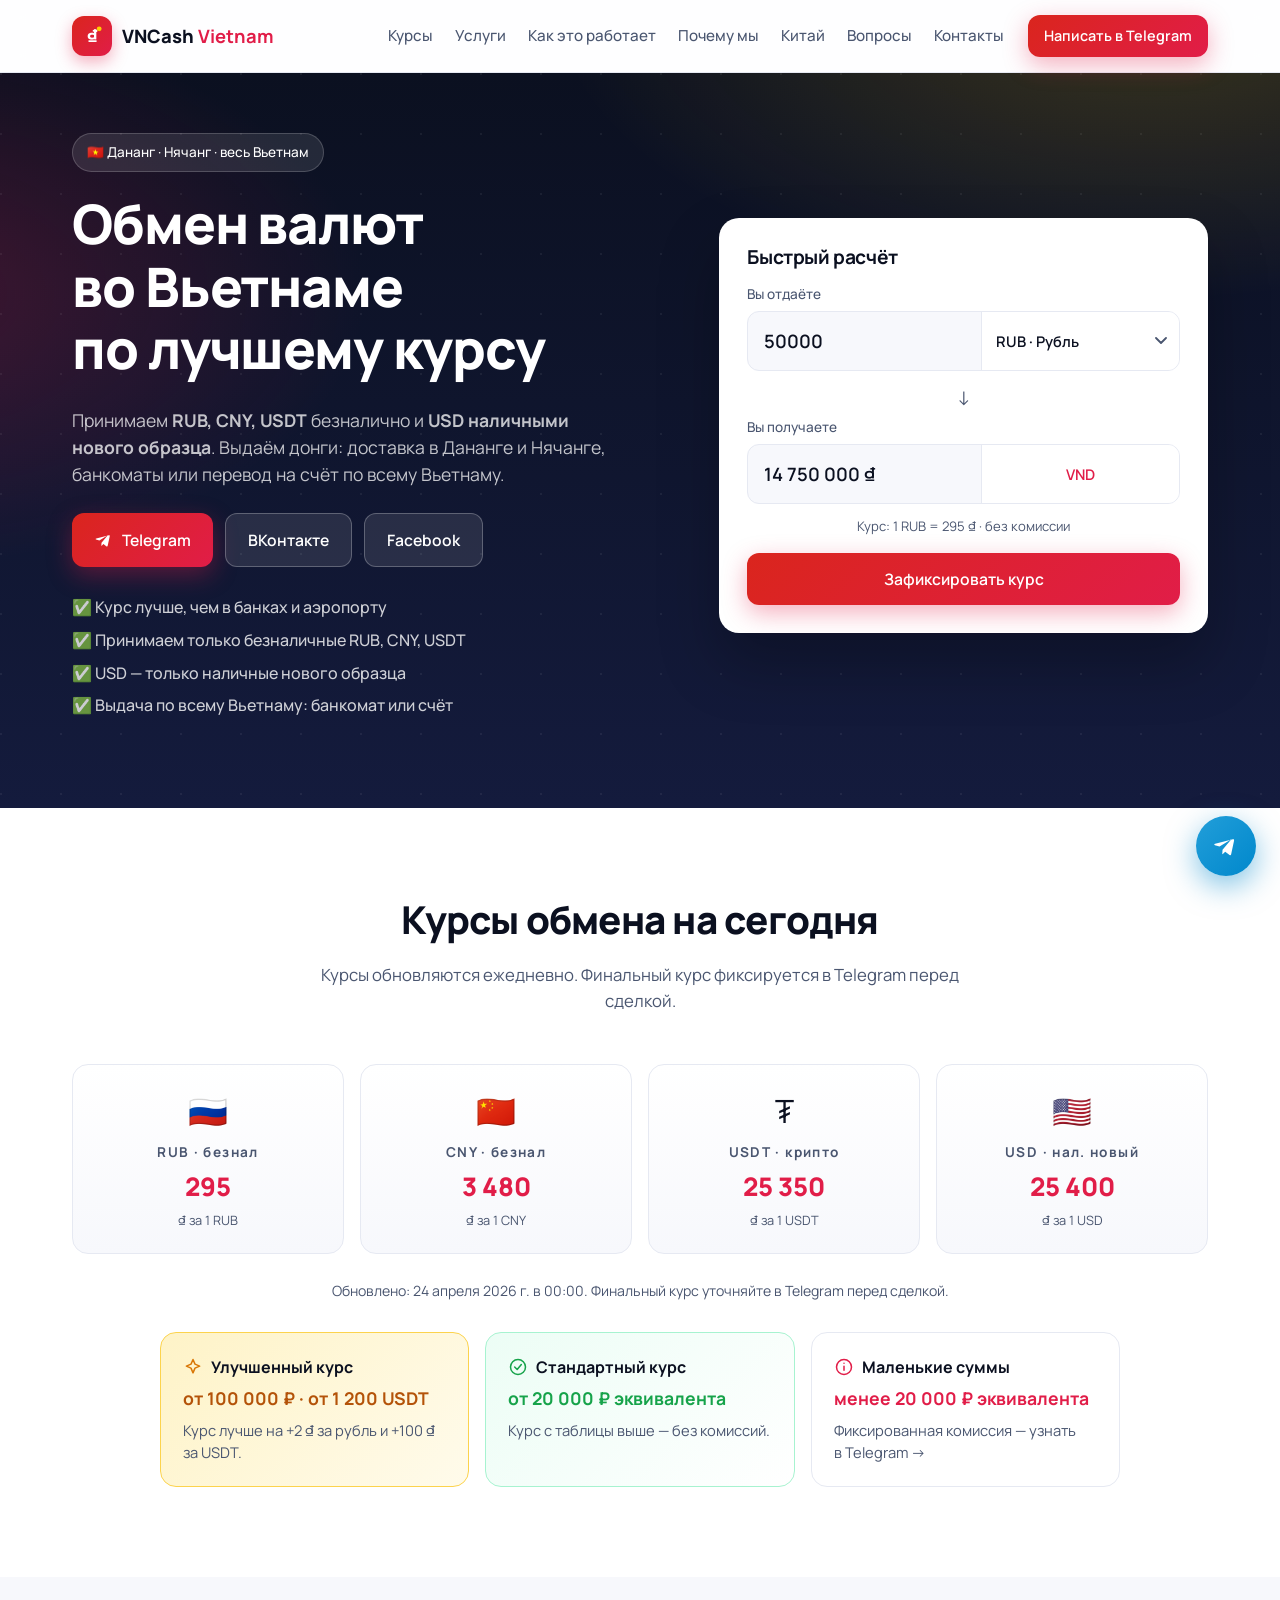
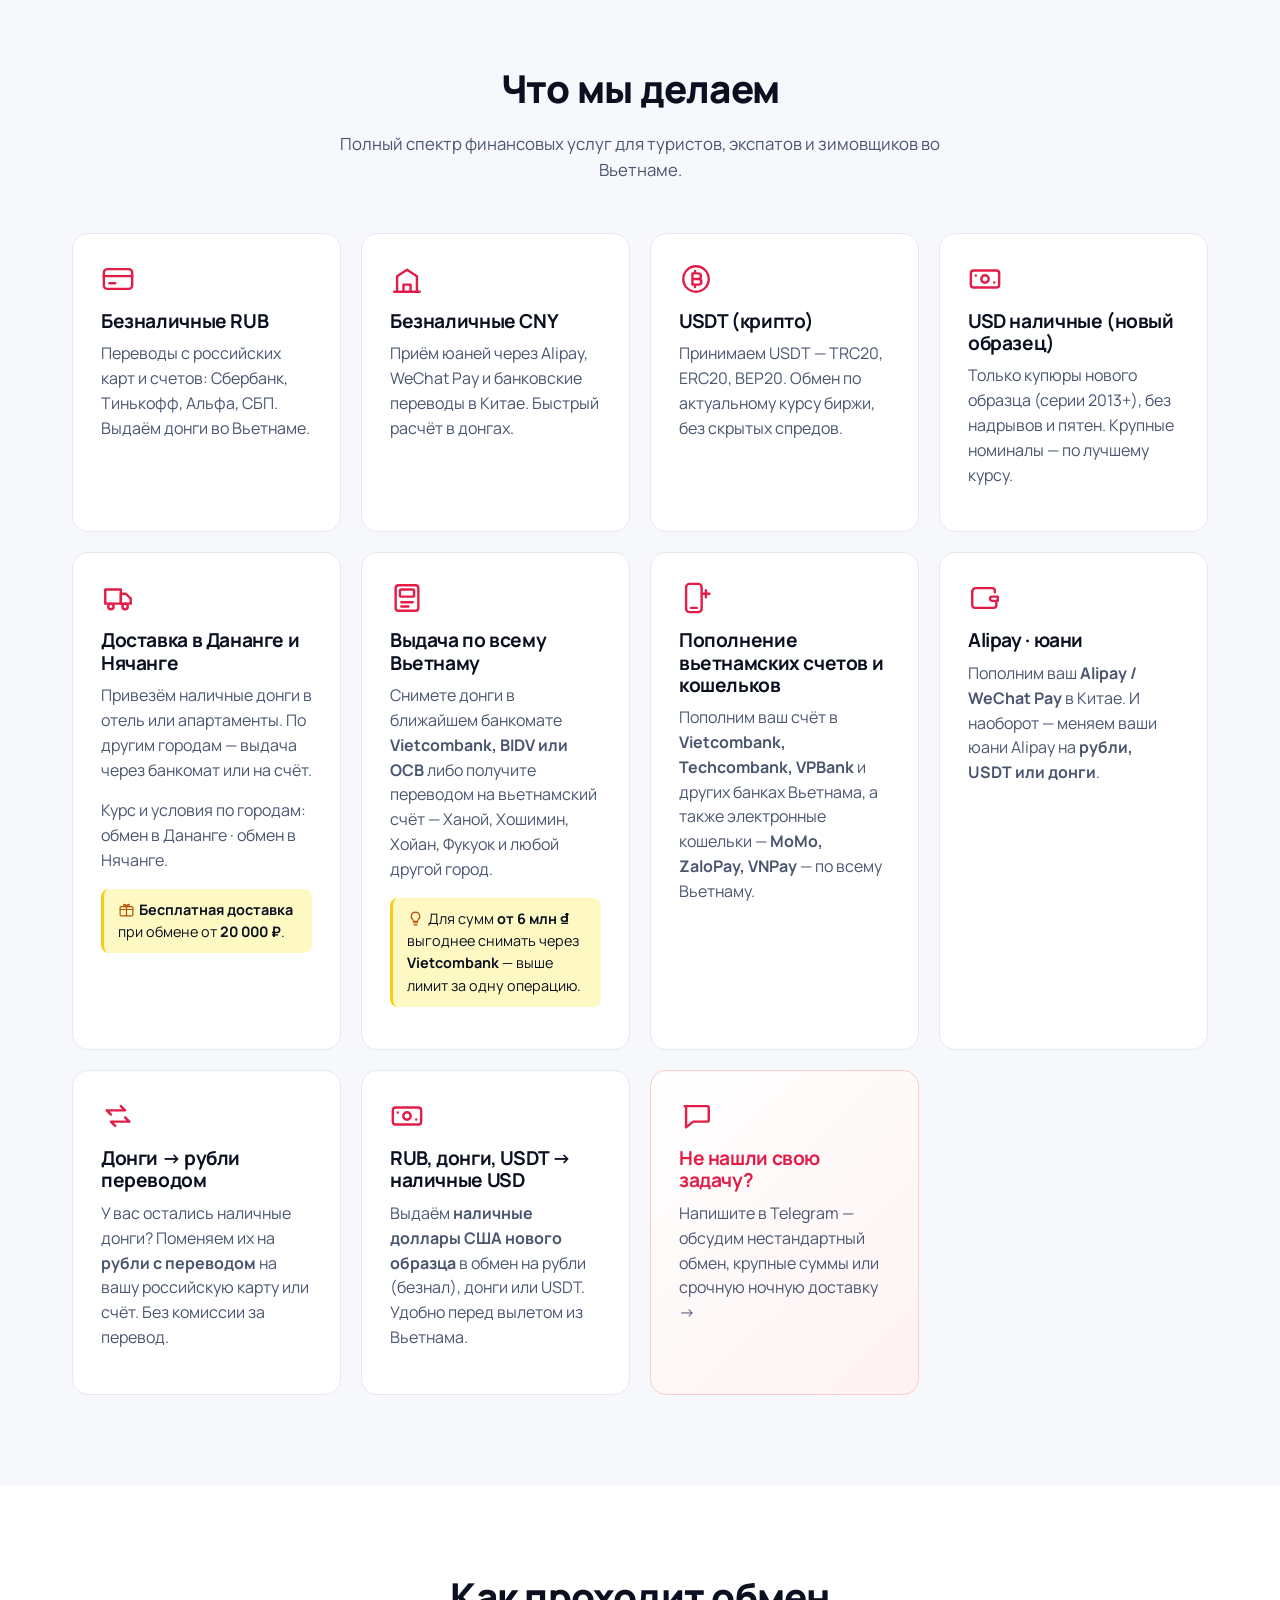
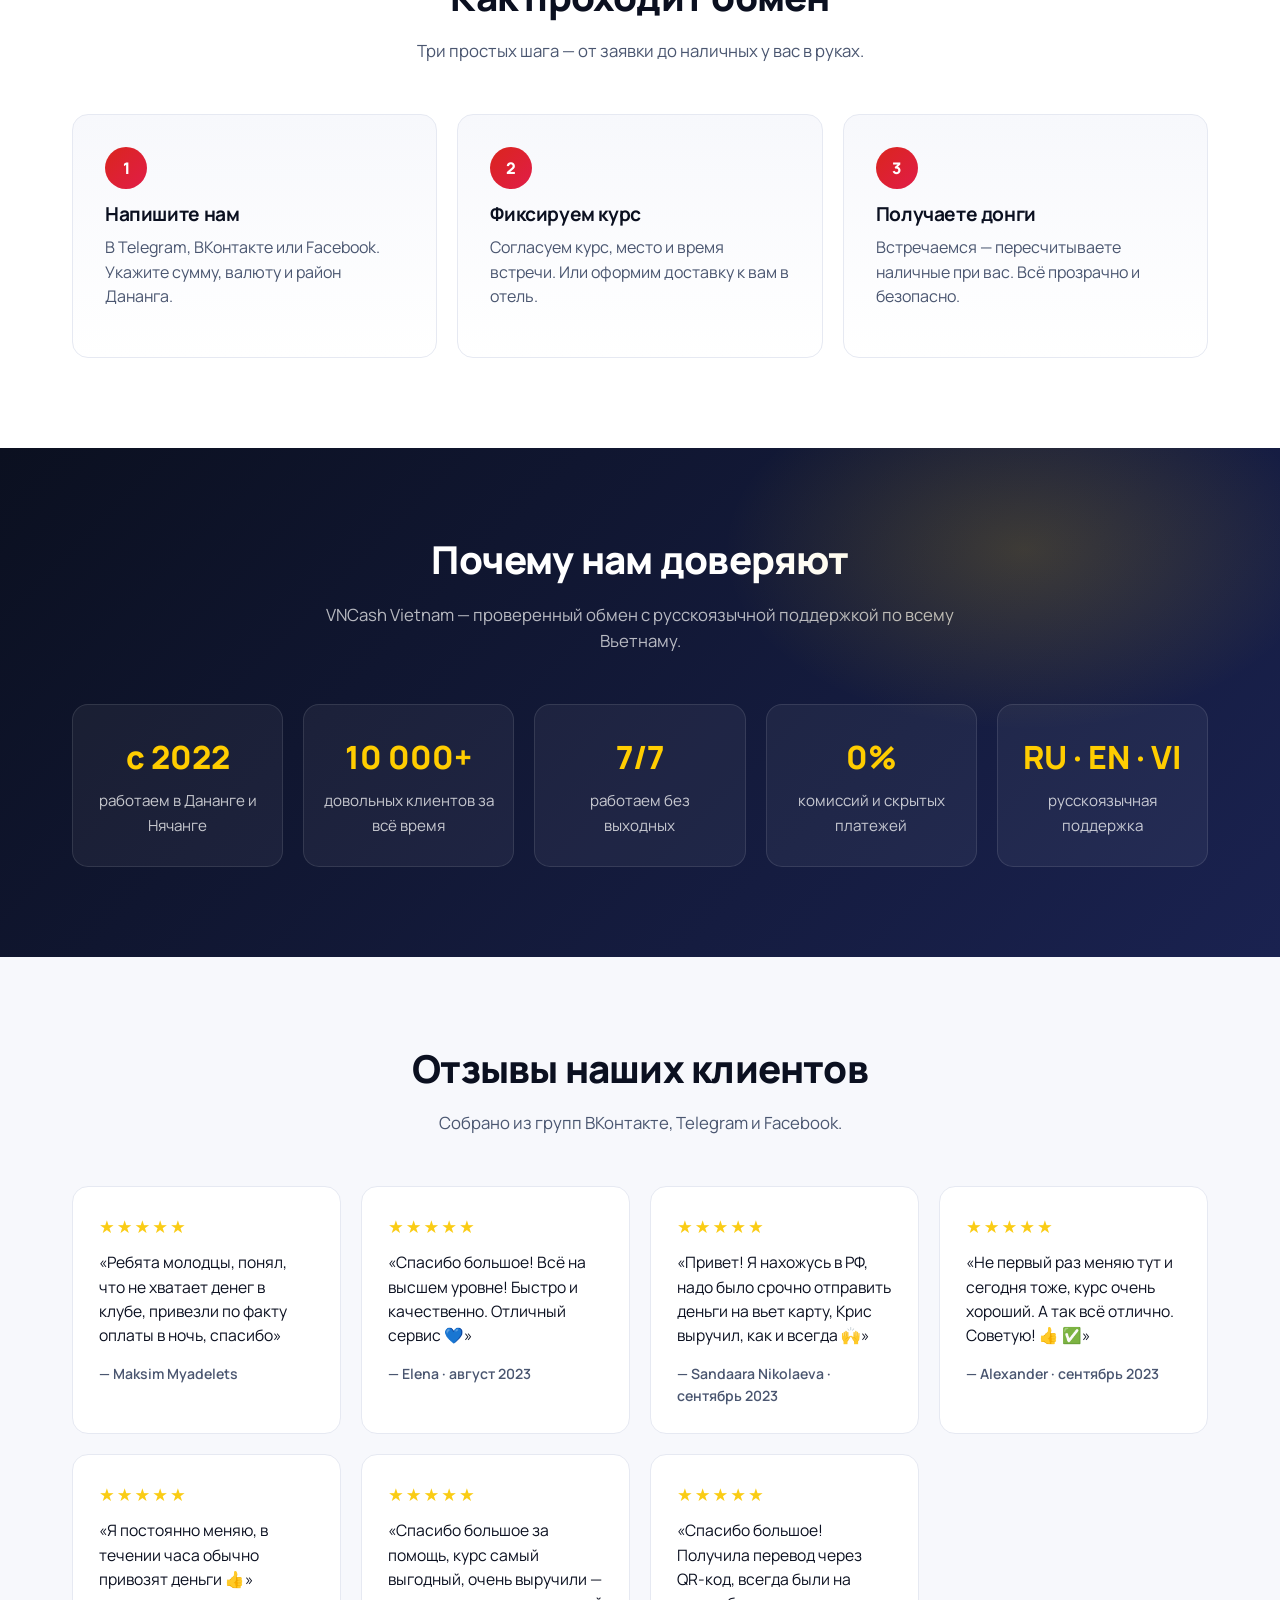
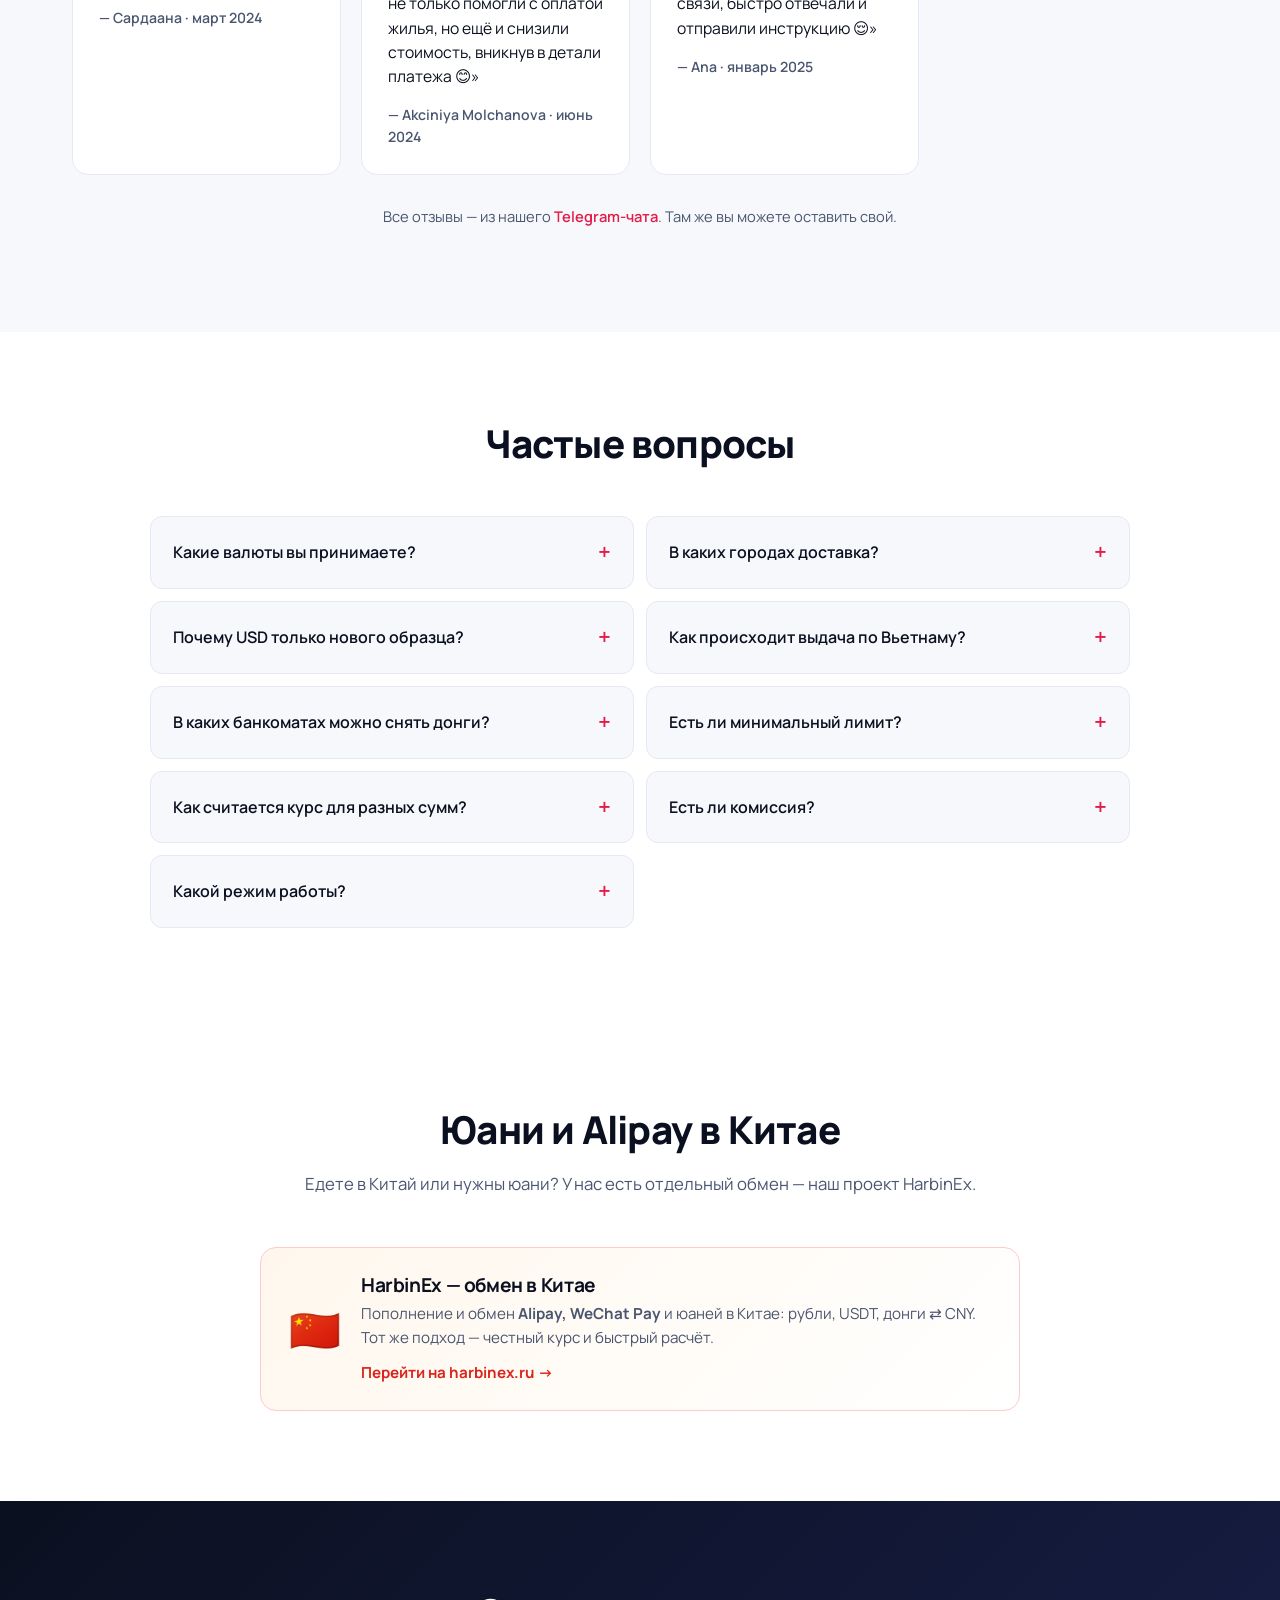
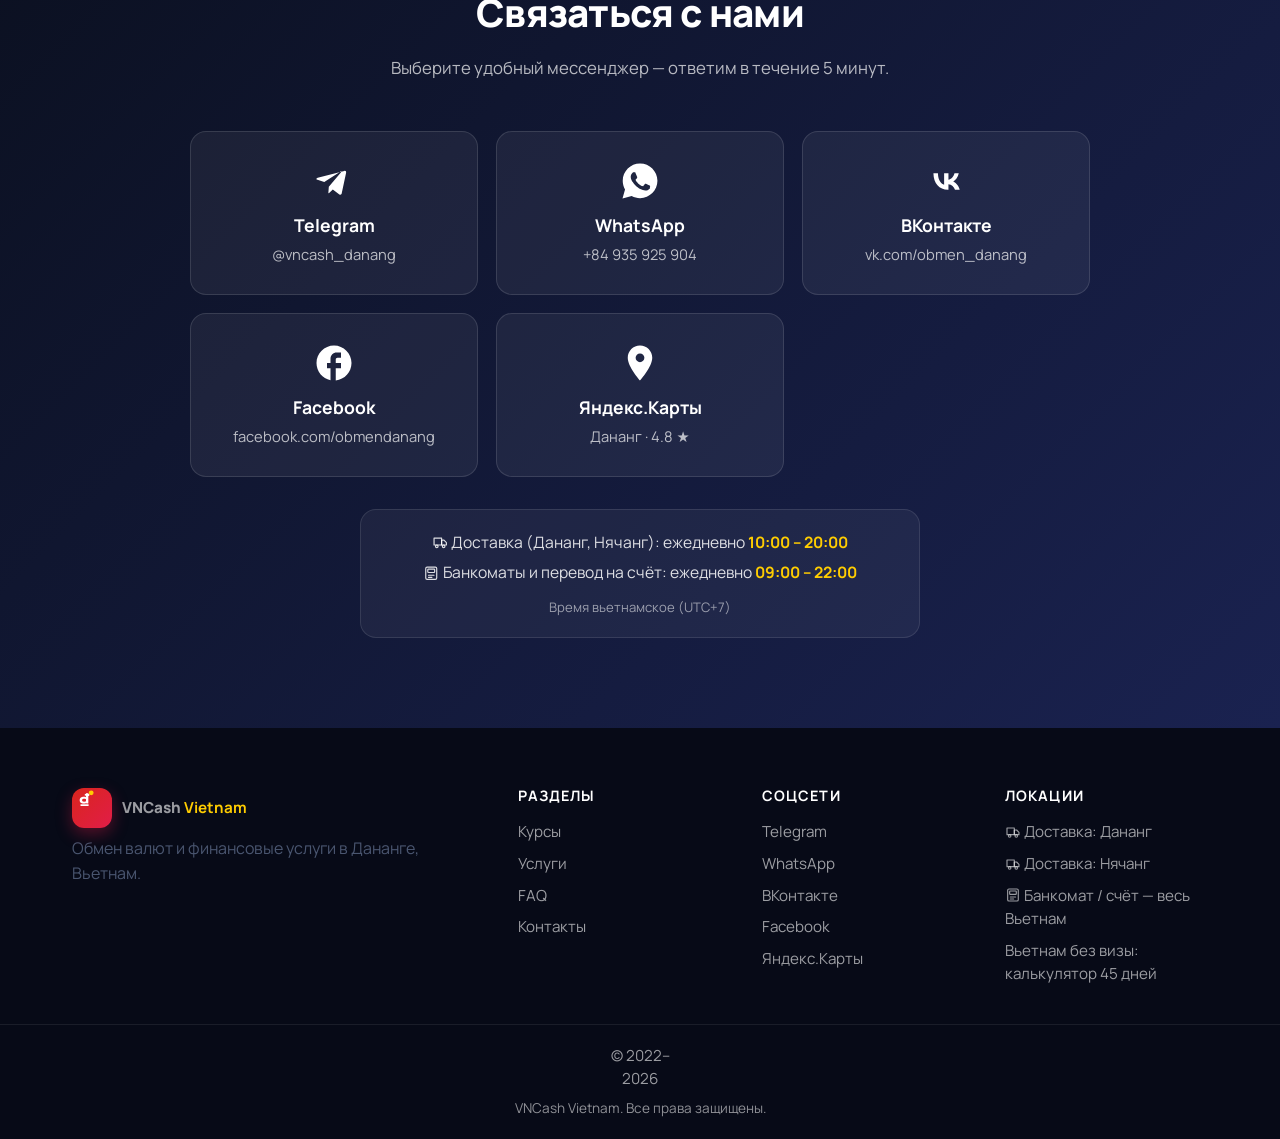
==== index.html @ 729289d8 "Add visa-free 45-day calculator page for Vietnam New /vietnam-bez-vizy/ landing: 45-day visa-free ca" ====
<!DOCTYPE html>
<html lang="ru">
<head>
<meta charset="UTF-8" />
<meta name="viewport" content="width=device-width, initial-scale=1.0" />

<!-- Yandex.Metrika counter -->
<script type="text/javascript">
   (function(m,e,t,r,i,k,a){m[i]=m[i]||function(){(m[i].a=m[i].a||[]).push(arguments)};
   m[i].l=1*new Date();
   for (var j = 0; j < document.scripts.length; j++) {if (document.scripts[j].src === r) { return; }}
   k=e.createElement(t),a=e.getElementsByTagName(t)[0],k.async=1,k.src=r,a.parentNode.insertBefore(k,a)})
   (window, document, "script", "https://mc.yandex.ru/metrika/tag.js", "ym");

   ym(110939868, "init", {
        clickmap:true,
        trackLinks:true,
        accurateTrackBounce:true,
        webvisor:true
   });
</script>
<noscript><div><img src="https://mc.yandex.ru/watch/110939868" style="position:absolute; left:-9999px;" alt="" /></div></noscript>
<!-- /Yandex.Metrika counter -->

<title>Обмен валют во Вьетнаме — Дананг, Нячанг | VNCash</title>
<meta name="description" content="Обмен RUB, USDT, CNY и USD на донги во Вьетнаме. Доставка в Дананге и Нячанге, выдача через банкоматы Vietcombank/BIDV/OCB по всему Вьетнаму." />
<meta name="robots" content="index, follow" />
<meta name="yandex-verification" content="456166cab07e8e5e" />
<link rel="canonical" href="https://vncash.ru/" />

<link rel="icon" type="image/svg+xml" href="favicon.svg" />
<link rel="apple-touch-icon" href="favicon.svg" />
<meta name="theme-color" content="#0b1020" />

<meta property="og:type" content="website" />
<meta property="og:url" content="https://vncash.ru/" />
<meta property="og:title" content="VNCash Vietnam — Обмен валют во Вьетнаме" />
<meta property="og:description" content="RUB, CNY, USDT безналично и USD наличные → донги. Доставка: Дананг, Нячанг. Выдача по всему Вьетнаму." />
<meta property="og:image" content="https://vncash.ru/og-cover.svg" />
<meta property="og:image:width" content="1200" />
<meta property="og:image:height" content="630" />
<meta property="og:locale" content="ru_RU" />
<meta property="og:site_name" content="VNCash Vietnam" />

<meta name="twitter:card" content="summary_large_image" />
<meta name="twitter:title" content="VNCash Vietnam — Обмен валют во Вьетнаме" />
<meta name="twitter:description" content="RUB, CNY, USDT безналично и USD наличные → донги. Дананг · Нячанг · весь Вьетнам." />
<meta name="twitter:image" content="https://vncash.ru/og-cover.svg" />

<script type="application/ld+json">
{
  "@context": "https://schema.org",
  "@graph": [
    {
      "@type": "Organization",
      "@id": "https://vncash.ru/#org",
      "name": "VNCash Vietnam",
      "url": "https://vncash.ru/",
      "logo": "https://vncash.ru/favicon.svg",
      "sameAs": [
        "https://t.me/vncash_danang",
        "https://wa.me/84935925904",
        "https://vk.com/obmen_danang",
        "https://www.facebook.com/obmendanang",
        "https://yandex.com/maps/-/CTuGQIlv"
      ]
    },
    {
      "@type": "WebSite",
      "@id": "https://vncash.ru/#site",
      "url": "https://vncash.ru/",
      "name": "VNCash Vietnam — Обмен валют во Вьетнаме",
      "inLanguage": "ru",
      "publisher": {"@id": "https://vncash.ru/#org"}
    },
    {
      "@type": "FAQPage",
      "@id": "https://vncash.ru/#faq",
      "mainEntity": [
        {"@type":"Question","name":"Какие валюты вы принимаете?","acceptedAnswer":{"@type":"Answer","text":"Безналично: RUB, CNY, USDT. Наличными — только USD нового образца (серии 2013 и новее, без повреждений). Другие наличные валюты мы не принимаем."}},
        {"@type":"Question","name":"В каких городах доставка?","acceptedAnswer":{"@type":"Answer","text":"Личная доставка донгов — только Дананг и Нячанг. В остальных городах Вьетнама (Ханой, Хошимин, Хойан, Фукуок, Далат и др.) — выдача через банкомат или переводом на ваш вьетнамский счёт."}},
        {"@type":"Question","name":"Почему USD только нового образца?","acceptedAnswer":{"@type":"Answer","text":"Вьетнамские банки и обменники не принимают старые, надорванные или помеченные купюры. Мы работаем только с чистыми банкнотами серий 2013+ (крупные лицевые портреты), чтобы гарантировать курс."}},
        {"@type":"Question","name":"Как происходит выдача по Вьетнаму?","acceptedAnswer":{"@type":"Answer","text":"После перевода RUB/CNY/USDT мы отправим донги на ваш счёт во вьетнамском банке (Vietcombank, Techcombank, VPBank и др.) или сообщим код для снятия через банкомат."}},
        {"@type":"Question","name":"В каких банкоматах можно снять донги?","acceptedAnswer":{"@type":"Answer","text":"Мы работаем с банкоматами Vietcombank, BIDV и OCB — они есть в любом городе Вьетнама. Для сумм свыше 6 млн ₫ рекомендуем Vietcombank: выше лимит за одну операцию."}},
        {"@type":"Question","name":"Есть ли минимальный лимит?","acceptedAnswer":{"@type":"Answer","text":"Минимального лимита нет — поменяем любую сумму. Для маленьких сумм применяется фиксированная комиссия, подробности в Telegram."}},
        {"@type":"Question","name":"Есть ли комиссия?","acceptedAnswer":{"@type":"Answer","text":"Комиссии нет. Наш доход заложен в курс, который всё равно выгоднее, чем в банках и отелях."}},
        {"@type":"Question","name":"Какой режим работы?","acceptedAnswer":{"@type":"Answer","text":"Работаем ежедневно. Доставка по Дананг и Нячанг — с 10:00 до 20:00. Выдача через банкоматы и переводы на счёт — с 09:00 до 22:00 (UTC+7)."}}
      ]
    },
    {
  "@type": "FinancialService",
  "@id": "https://vncash.ru/#business",
  "name": "VNCash Vietnam",
  "description": "Обмен валют во Вьетнаме: RUB, CNY, USDT безналично и USD наличные нового образца на донги. Доставка в Дананге и Нячанге, выдача через банкоматы и на счёт по всему Вьетнаму.",
  "url": "https://vncash.ru/",
  "logo": "https://vncash.ru/favicon.svg",
  "image": "https://vncash.ru/og-cover.svg",
  "telephone": "+84935925904",
  "priceRange": "$$",
  "currenciesAccepted": "RUB, USDT, CNY, USD, VND",
  "paymentAccepted": "Bank transfer, Cryptocurrency, Cash",
  "areaServed": [
    {"@type":"City","name":"Да Нанг"},
    {"@type":"City","name":"Нячанг"},
    {"@type":"Country","name":"Вьетнам"}
  ],
  "address": {
    "@type": "PostalAddress",
    "addressCountry": "VN",
    "addressLocality": "Da Nang"
  },
  "openingHoursSpecification": [
    {"@type":"OpeningHoursSpecification","dayOfWeek":["Monday","Tuesday","Wednesday","Thursday","Friday","Saturday","Sunday"],"opens":"10:00","closes":"20:00"}
  ],
  "hasMap": "https://yandex.com/maps/-/CTuGQIlv",
  "sameAs": [
    "https://t.me/vncash_danang",
    "https://wa.me/84935925904",
    "https://vk.com/obmen_danang",
    "https://www.facebook.com/obmendanang",
    "https://yandex.com/maps/-/CTuGQIlv"
  ]
    }
  ]
}
</script>

<link rel="preconnect" href="https://fonts.googleapis.com">
<link rel="preconnect" href="https://fonts.gstatic.com" crossorigin>
<link href="https://fonts.googleapis.com/css2?family=Manrope:wght@400;500;600;700;800&display=swap" rel="stylesheet">
<link rel="stylesheet" href="styles.css" />
</head>
<body>

<header class="header">
  <div class="container header__inner">
    <a href="#" class="logo">
      <span class="logo__mark" aria-hidden="true">
        <svg viewBox="0 0 40 40" width="24" height="24">
          <text x="20" y="30" font-family="Manrope, Arial, sans-serif" font-size="28" font-weight="800" fill="#fff" text-anchor="middle">₫</text>
          <circle cx="32" cy="8" r="4" fill="#ffcd00"/>
        </svg>
      </span>
      <span class="logo__text">VNCash <em>Vietnam</em></span>
    </a>
    <nav class="nav" id="nav">
      <a href="#rates">Курсы</a>
      <a href="#services">Услуги</a>
      <a href="#how">Как это работает</a>
      <a href="#why">Почему мы</a>
      <a href="#partners">Китай</a>
      <a href="#faq">Вопросы</a>
      <a href="#contacts">Контакты</a>
      <a href="https://t.me/vncash_danang" target="_blank" rel="noopener" class="btn btn--primary nav__cta">Написать в Telegram</a>
    </nav>
    <a href="https://t.me/vncash_danang" target="_blank" rel="noopener" class="btn btn--primary btn--sm header__cta">Написать в Telegram</a>
    <button class="burger" aria-label="Меню" aria-expanded="false">
      <span></span><span></span><span></span>
    </button>
  </div>
</header>

<section class="hero">
  <div class="container hero__grid">
    <div class="hero__content">
      <div class="badge">🇻🇳 Дананг · Нячанг · весь Вьетнам</div>
      <h1>Обмен валют во&nbsp;Вьетнаме по&nbsp;лучшему курсу</h1>
      <p class="hero__lead">
        Принимаем <b>RUB, CNY, USDT</b> безналично и <b>USD наличными нового&nbsp;образца</b>.
        Выдаём донги: доставка в&nbsp;Дананге и&nbsp;Нячанге, банкоматы или перевод на&nbsp;счёт по всему&nbsp;Вьетнаму.
      </p>
      <div class="hero__cta">
        <a href="https://t.me/vncash_danang" target="_blank" rel="noopener" class="btn btn--primary">
          <svg width="20" height="20" viewBox="0 0 24 24" fill="currentColor"><path d="M9.04 15.3 8.77 19c.38 0 .55-.16.75-.36l1.8-1.72 3.74 2.73c.69.38 1.18.18 1.36-.64l2.47-11.6c.24-1.03-.37-1.43-1.04-1.18L2.7 10.1c-1 .39-.98.95-.17 1.2l3.92 1.22 9.1-5.74c.43-.28.82-.12.5.16L9.04 15.3z"/></svg>
          Telegram
        </a>
        <a href="https://vk.com/obmen_danang" target="_blank" rel="noopener" class="btn btn--ghost">
          ВКонтакте
        </a>
        <a href="https://www.facebook.com/obmendanang" target="_blank" rel="noopener" class="btn btn--ghost">
          Facebook
        </a>
      </div>
      <ul class="hero__points">
        <li>✅ Курс лучше, чем в банках и аэропорту</li>
        <li>✅ Принимаем только безналичные RUB, CNY, USDT</li>
        <li>✅ USD — только наличные нового образца</li>
        <li>✅ Выдача по всему Вьетнаму: банкомат или счёт</li>
      </ul>
    </div>

    <div class="hero__card">
      <h3>Быстрый расчёт</h3>
      <div class="calc">
        <div class="calc__row">
          <label for="amountFrom">Вы отдаёте</label>
          <div class="calc__field">
            <input type="number" id="amountFrom" name="amountFrom" value="50000" min="0" aria-label="Сумма к обмену" />
            <label for="currencyFrom" class="visually-hidden">Валюта</label>
            <select id="currencyFrom" name="currencyFrom" aria-label="Выбор валюты">
              <option value="RUB">RUB · Рубль</option>
              <option value="CNY">CNY · Юань</option>
              <option value="USDT">USDT · Tether</option>
              <option value="USD">USD · Доллар</option>
            </select>
          </div>
        </div>
        <div class="calc__arrow" aria-hidden="true">↓</div>
        <div class="calc__row">
          <label for="amountTo">Вы получаете</label>
          <div class="calc__field">
            <input type="text" id="amountTo" name="amountTo" value="" readonly aria-label="Сумма к получению в донгах" />
            <div class="calc__static">VND</div>
          </div>
        </div>
        <p class="calc__note" id="calcRate"></p>
        <a href="https://t.me/vncash_danang" target="_blank" rel="noopener" class="btn btn--primary btn--block">Зафиксировать курс</a>
      </div>
    </div>
  </div>
</section>

<section id="rates" class="section rates">
  <div class="container">
    <div class="section__head">
      <h2>Курсы обмена на&nbsp;сегодня</h2>
      <p>Курсы обновляются ежедневно. Финальный курс фиксируется в Telegram перед сделкой.</p>
    </div>
    <div class="rates__grid">
      <div class="rate"><div class="rate__flag">🇷🇺</div><div class="rate__code">RUB · безнал</div><div class="rate__val" data-code="RUB">—</div><div class="rate__unit">₫ за 1 RUB</div></div>
      <div class="rate"><div class="rate__flag">🇨🇳</div><div class="rate__code">CNY · безнал</div><div class="rate__val" data-code="CNY">—</div><div class="rate__unit">₫ за 1 CNY</div></div>
      <div class="rate"><div class="rate__flag">₮</div><div class="rate__code">USDT · крипто</div><div class="rate__val" data-code="USDT">—</div><div class="rate__unit">₫ за 1 USDT</div></div>
      <div class="rate"><div class="rate__flag">🇺🇸</div><div class="rate__code">USD · нал. новый</div><div class="rate__val" data-code="USD">—</div><div class="rate__unit">₫ за 1 USD</div></div>
    </div>
    <p class="rates__updated" id="ratesUpdated"></p>
    <div class="rates__tiers">
      <div class="tier tier--vip">
        <div class="tier__title"><svg class="tier__ico" viewBox="0 0 24 24" fill="none" stroke="currentColor" stroke-width="1.8" stroke-linecap="round" stroke-linejoin="round" aria-hidden="true"><path d="M12 3l2.4 5.6L20 11l-5.6 2.4L12 19l-2.4-5.6L4 11l5.6-2.4z"/></svg>Улучшенный курс</div>
        <div class="tier__amount">от 100 000 ₽ · от 1 200 USDT</div>
        <div class="tier__desc">Курс лучше на&nbsp;+2 ₫ за&nbsp;рубль и&nbsp;+100 ₫ за&nbsp;USDT.</div>
      </div>
      <div class="tier tier--best">
        <div class="tier__title"><svg class="tier__ico" viewBox="0 0 24 24" fill="none" stroke="currentColor" stroke-width="1.8" stroke-linecap="round" stroke-linejoin="round" aria-hidden="true"><circle cx="12" cy="12" r="9"/><path d="M8 12l3 3 5-6"/></svg>Стандартный курс</div>
        <div class="tier__amount">от 20 000 ₽ эквивалента</div>
        <div class="tier__desc">Курс с таблицы выше — без комиссий.</div>
      </div>
      <a href="https://t.me/vncash_danang" target="_blank" rel="noopener" class="tier tier--link">
        <div class="tier__title"><svg class="tier__ico" viewBox="0 0 24 24" fill="none" stroke="currentColor" stroke-width="1.8" stroke-linecap="round" stroke-linejoin="round" aria-hidden="true"><circle cx="12" cy="12" r="9"/><path d="M12 11v5M12 7.6v.01"/></svg>Маленькие суммы</div>
        <div class="tier__amount">менее 20 000 ₽ эквивалента</div>
        <div class="tier__desc">Фиксированная комиссия — узнать в&nbsp;Telegram →</div>
      </a>
    </div>
  </div>
</section>

<section id="services" class="section services">
  <div class="container">
    <div class="section__head">
      <h2>Что мы делаем</h2>
      <p>Полный спектр финансовых услуг для туристов, экспатов и зимовщиков во Вьетнаме.</p>
    </div>
    <div class="services__grid">
      <div class="service">
        <div class="service__ico"><svg viewBox="0 0 24 24" fill="none" stroke="currentColor" stroke-width="1.7" stroke-linecap="round" stroke-linejoin="round" aria-hidden="true"><rect x="2" y="5" width="20" height="14" rx="2.5"/><path d="M2 10h20"/><path d="M6 15h4"/></svg></div>
        <h3>Безналичные RUB</h3>
        <p>Переводы с российских карт и счетов: Сбербанк, Тинькофф, Альфа, СБП. Выдаём донги во&nbsp;Вьетнаме.</p>
      </div>
      <div class="service">
        <div class="service__ico"><svg viewBox="0 0 24 24" fill="none" stroke="currentColor" stroke-width="1.7" stroke-linecap="round" stroke-linejoin="round" aria-hidden="true"><path d="M3 21h18"/><path d="M5 21V10l7-4.5L19 10v11"/><path d="M9.5 21v-5h5v5"/></svg></div>
        <h3>Безналичные CNY</h3>
        <p>Приём юаней через Alipay, WeChat Pay и банковские переводы в Китае. Быстрый расчёт в донгах.</p>
      </div>
      <div class="service">
        <div class="service__ico"><svg viewBox="0 0 24 24" fill="none" stroke="currentColor" stroke-width="1.7" stroke-linecap="round" stroke-linejoin="round" aria-hidden="true"><circle cx="12" cy="12" r="9"/><path d="M9.5 8h4a2 2 0 0 1 0 4h-4zM9.5 12h4.3a2 2 0 0 1 0 4H9.5zM9.5 8v8M11.3 6.4v1.6M11.3 16v1.6"/></svg></div>
        <h3>USDT (крипто)</h3>
        <p>Принимаем USDT — TRC20, ERC20, BEP20. Обмен по актуальному курсу биржи, без скрытых спредов.</p>
      </div>
      <div class="service">
        <div class="service__ico"><svg viewBox="0 0 24 24" fill="none" stroke="currentColor" stroke-width="1.7" stroke-linecap="round" stroke-linejoin="round" aria-hidden="true"><rect x="2" y="6" width="20" height="12" rx="2"/><circle cx="12" cy="12" r="2.6"/><path d="M5.5 9.5h.01M18.5 14.5h.01"/></svg></div>
        <h3>USD наличные (новый образец)</h3>
        <p>Только купюры нового образца (серии 2013+), без надрывов и пятен. Крупные номиналы — по лучшему курсу.</p>
      </div>
      <div class="service">
        <div class="service__ico"><svg viewBox="0 0 24 24" fill="none" stroke="currentColor" stroke-width="1.7" stroke-linecap="round" stroke-linejoin="round" aria-hidden="true"><path d="M3 6h11v10H3z"/><path d="M14 9h3.5l3.5 3.5V16h-7z"/><circle cx="7" cy="18" r="1.9"/><circle cx="17" cy="18" r="1.9"/></svg></div>
        <h3>Доставка в Дананге и Нячанге</h3>
        <p>Привезём наличные донги в отель или апартаменты. По другим городам — выдача через банкомат или на&nbsp;счёт.</p>
        <p>Курс и условия по городам: <a href="/danang/">обмен в Дананге</a> · <a href="/nhatrang/">обмен в Нячанге</a>.</p>
        <p class="service__tip"><svg class="tip__ico" viewBox="0 0 24 24" fill="none" stroke="currentColor" stroke-width="1.7" stroke-linecap="round" stroke-linejoin="round" aria-hidden="true"><rect x="3" y="8" width="18" height="13" rx="1.5"/><path d="M3 12h18M12 8v13"/><path d="M12 8C10.5 4 8 4.2 8 6c0 1.5 2 2 4 2zM12 8c1.5-4 4-3.8 4-2 0 1.5-2 2-4 2z"/></svg> <b>Бесплатная доставка</b> при обмене от <b>20 000 ₽</b>.</p>
      </div>
      <div class="service">
        <div class="service__ico"><svg viewBox="0 0 24 24" fill="none" stroke="currentColor" stroke-width="1.7" stroke-linecap="round" stroke-linejoin="round" aria-hidden="true"><rect x="4" y="3" width="16" height="18" rx="2"/><rect x="7" y="6" width="10" height="5" rx="1"/><path d="M8 15h8M8 18h5"/></svg></div>
        <h3>Выдача по всему Вьетнаму</h3>
        <p>Снимете донги в ближайшем банкомате <b>Vietcombank, BIDV или OCB</b> либо получите переводом на вьетнамский счёт — Ханой, Хошимин, Хойан, Фукуок и любой другой город.</p>
        <p class="service__tip"><svg class="tip__ico" viewBox="0 0 24 24" fill="none" stroke="currentColor" stroke-width="1.7" stroke-linecap="round" stroke-linejoin="round" aria-hidden="true"><path d="M9 18h6M10 21h4"/><path d="M12 3a6 6 0 0 0-3.8 10.6c.6.6.8 1 .8 2.4h6c0-1.4.2-1.8.8-2.4A6 6 0 0 0 12 3z"/></svg> Для сумм <b>от 6 млн&nbsp;₫</b> выгоднее снимать через <b>Vietcombank</b> — выше лимит за одну операцию.</p>
      </div>
      <div class="service">
        <div class="service__ico"><svg viewBox="0 0 24 24" fill="none" stroke="currentColor" stroke-width="1.7" stroke-linecap="round" stroke-linejoin="round" aria-hidden="true"><rect x="5" y="2" width="11" height="20" rx="2.5"/><path d="M8.5 19h4"/><path d="M19 6.5v5M21.5 9h-5"/></svg></div>
        <h3>Пополнение вьетнамских счетов и кошельков</h3>
        <p>Пополним ваш счёт в <b>Vietcombank, Techcombank, VPBank</b> и других банках Вьетнама, а также электронные кошельки — <b>MoMo, ZaloPay, VNPay</b> — по всему Вьетнаму.</p>
      </div>
      <div class="service">
        <div class="service__ico"><svg viewBox="0 0 24 24" fill="none" stroke="currentColor" stroke-width="1.7" stroke-linecap="round" stroke-linejoin="round" aria-hidden="true"><path d="M3 7.5A2.5 2.5 0 0 1 5.5 5H17a2 2 0 0 1 2 2v1"/><path d="M3 7.5V17a2 2 0 0 0 2 2h13a2 2 0 0 0 2-2v-3"/><path d="M21 11h-4a1.5 1.5 0 0 0 0 3h4z"/></svg></div>
        <h3>Alipay · юани</h3>
        <p>Пополним ваш <b>Alipay / WeChat Pay</b> в Китае. И наоборот — меняем ваши юани Alipay на <b>рубли, USDT или донги</b>.</p>
      </div>
      <div class="service">
        <div class="service__ico"><svg viewBox="0 0 24 24" fill="none" stroke="currentColor" stroke-width="1.7" stroke-linecap="round" stroke-linejoin="round" aria-hidden="true"><path d="M4 8h13l-3-3M4 8l3 3M20 16H7l3 3M20 16l-3-3"/></svg></div>
        <h3>Донги → рубли переводом</h3>
        <p>У вас остались наличные донги? Поменяем их на <b>рубли с переводом</b> на вашу российскую карту или счёт. Без комиссии за перевод.</p>
      </div>
      <div class="service">
        <div class="service__ico"><svg viewBox="0 0 24 24" fill="none" stroke="currentColor" stroke-width="1.7" stroke-linecap="round" stroke-linejoin="round" aria-hidden="true"><rect x="2" y="6" width="20" height="12" rx="2"/><circle cx="12" cy="12" r="2.6"/><path d="M5.5 9.5h.01M18.5 14.5h.01"/></svg></div>
        <h3>RUB, донги, USDT → наличные USD</h3>
        <p>Выдаём <b>наличные доллары США нового образца</b> в обмен на рубли (безнал), донги или USDT. Удобно перед вылетом из Вьетнама.</p>
      </div>
      <a href="https://t.me/vncash_danang" target="_blank" rel="noopener" class="service service--link">
        <div class="service__ico"><svg viewBox="0 0 24 24" fill="none" stroke="currentColor" stroke-width="1.7" stroke-linecap="round" stroke-linejoin="round" aria-hidden="true"><path d="M4 5h16a1 1 0 0 1 1 1v9a1 1 0 0 1-1 1H10l-5 4V6a1 1 0 0 1 1-1z"/></svg></div>
        <h3>Не нашли свою задачу?</h3>
        <p>Напишите в&nbsp;Telegram — обсудим нестандартный обмен, крупные суммы или срочную ночную доставку →</p>
      </a>
    </div>
  </div>
</section>

<section id="how" class="section how">
  <div class="container">
    <div class="section__head">
      <h2>Как проходит обмен</h2>
      <p>Три простых шага — от заявки до наличных у&nbsp;вас в&nbsp;руках.</p>
    </div>
    <div class="how__grid">
      <div class="step">
        <div class="step__num">1</div>
        <h3>Напишите нам</h3>
        <p>В Telegram, ВКонтакте или Facebook. Укажите сумму, валюту и район Дананга.</p>
      </div>
      <div class="step">
        <div class="step__num">2</div>
        <h3>Фиксируем курс</h3>
        <p>Согласуем курс, место и время встречи. Или оформим доставку к вам в отель.</p>
      </div>
      <div class="step">
        <div class="step__num">3</div>
        <h3>Получаете донги</h3>
        <p>Встречаемся — пересчитываете наличные при вас. Всё прозрачно и безопасно.</p>
      </div>
    </div>
  </div>
</section>

<section id="why" class="section why">
  <div class="container">
    <div class="section__head">
      <h2>Почему нам доверяют</h2>
      <p>VNCash Vietnam — проверенный обмен с русскоязычной поддержкой по всему Вьетнаму.</p>
    </div>
    <div class="why__grid">
      <div class="why__item"><b>с 2022</b><span>работаем в Дананге и Нячанге</span></div>
      <div class="why__item"><b>10 000+</b><span>довольных клиентов за всё время</span></div>
      <div class="why__item"><b>7/7</b><span>работаем без выходных</span></div>
      <div class="why__item"><b>0%</b><span>комиссий и скрытых платежей</span></div>
      <div class="why__item"><b>RU · EN · VI</b><span>русскоязычная поддержка</span></div>
    </div>
  </div>
</section>

<section class="section reviews">
  <div class="container">
    <div class="section__head">
      <h2>Отзывы наших клиентов</h2>
      <p>Собрано из групп ВКонтакте, Telegram и Facebook.</p>
    </div>
    <div class="reviews__grid">
      <div class="review">
        <div class="review__stars">★★★★★</div>
        <p>«Ребята молодцы, понял, что не хватает денег в клубе, привезли по факту оплаты в ночь, спасибо»</p>
        <div class="review__author">— Maksim Myadelets</div>
      </div>
      <div class="review">
        <div class="review__stars">★★★★★</div>
        <p>«Спасибо большое! Всё на высшем уровне! Быстро и качественно. Отличный сервис 💙»</p>
        <div class="review__author">— Elena · август 2023</div>
      </div>
      <div class="review">
        <div class="review__stars">★★★★★</div>
        <p>«Привет! Я нахожусь в РФ, надо было срочно отправить деньги на вьет карту, Крис выручил, как и всегда 🙌»</p>
        <div class="review__author">— Sandaara Nikolaeva · сентябрь 2023</div>
      </div>
      <div class="review">
        <div class="review__stars">★★★★★</div>
        <p>«Не первый раз меняю тут и сегодня тоже, курс очень хороший. А так всё отлично. Советую! 👍 ✅»</p>
        <div class="review__author">— Alexander · сентябрь 2023</div>
      </div>
      <div class="review">
        <div class="review__stars">★★★★★</div>
        <p>«Я постоянно меняю, в течении часа обычно привозят деньги 👍»</p>
        <div class="review__author">— Сардаана · март 2024</div>
      </div>
      <div class="review">
        <div class="review__stars">★★★★★</div>
        <p>«Спасибо большое за помощь, курс самый выгодный, очень выручили — не только помогли с оплатой жилья, но ещё и снизили стоимость, вникнув в детали платежа 😊»</p>
        <div class="review__author">— Akciniya Molchanova · июнь 2024</div>
      </div>
      <div class="review">
        <div class="review__stars">★★★★★</div>
        <p>«Спасибо большое! Получила перевод через QR-код, всегда были на связи, быстро отвечали и отправили инструкцию 😌»</p>
        <div class="review__author">— Ana · январь 2025</div>
      </div>
    </div>
    <p class="reviews__note">
      Все отзывы — из нашего <a href="https://t.me/vncash_danang" target="_blank" rel="noopener">Telegram-чата</a>. Там же вы можете оставить свой.
    </p>
  </div>
</section>

<section id="faq" class="section faq">
  <div class="container">
    <div class="section__head">
      <h2>Частые вопросы</h2>
    </div>
    <div class="faq__list">
      <details><summary>Какие валюты вы принимаете?</summary><p>Безналично: <b>RUB, CNY, USDT</b>. Наличными — только <b>USD нового образца</b> (серии 2013 и новее, без повреждений). Другие наличные валюты мы не принимаем.</p></details>
      <details><summary>В каких городах доставка?</summary><p>Личная доставка донгов — только <b><a href="/danang/">Дананг</a> и <a href="/nhatrang/">Нячанг</a></b>. В остальных городах Вьетнама (Ханой, Хошимин, Хойан, Фукуок, Далат и др.) — выдача через <b>банкомат</b> или <b>переводом на ваш вьетнамский счёт</b>.</p></details>
      <details><summary>Почему USD только нового образца?</summary><p>Вьетнамские банки и обменники не принимают старые, надорванные или помеченные купюры. Мы работаем только с чистыми банкнотами серий 2013+ (крупные лицевые портреты), чтобы гарантировать курс.</p></details>
      <details><summary>Как происходит выдача по Вьетнаму?</summary><p>После перевода RUB/CNY/USDT мы отправим донги на ваш счёт во вьетнамском банке (Vietcombank, Techcombank, VPBank и др.) или сообщим код для снятия через банкомат.</p></details>
      <details><summary>В каких банкоматах можно снять донги?</summary><p>Мы работаем с банкоматами <b>Vietcombank</b>, <b>BIDV</b> и <b>OCB</b> — они есть в любом городе Вьетнама. Для сумм <b>свыше 6 млн ₫</b> рекомендуем <b>Vietcombank</b>: выше лимит за одну операцию, меньше снятий — меньше комиссий банкомата.</p></details>
      <details><summary>Есть ли минимальный лимит?</summary><p>Минимального лимита нет — поменяем любую сумму. Для маленьких сумм применяется фиксированная комиссия, подробности в Telegram.</p></details>
      <details><summary>Как считается курс для разных сумм?</summary><p><b>Стандартный курс</b> (тот, что указан на сайте) действует на суммы от <b>20 000 до 100 000 ₽</b> в эквиваленте и выше. Для меньших сумм применяется <b>фиксированная комиссия</b> — точный размер уточним в Telegram перед сделкой.</p></details>
      <details><summary>Есть ли комиссия?</summary><p>Комиссии нет. Наш доход заложен в курс, который всё равно выгоднее, чем в банках и отелях.</p></details>
      <details><summary>Какой режим работы?</summary><p>Работаем ежедневно, без выходных. <b>Доставка</b> по Дананг и Нячанг — с <b>10:00 до 20:00</b>. <b>Выдача через банкоматы и переводы на счёт</b> — с <b>09:00 до 22:00</b> (время вьетнамское, UTC+7).</p></details>
    </div>
  </div>
</section>

<section id="partners" class="section partners">
  <div class="container">
    <div class="section__head">
      <h2>Юани и Alipay в&nbsp;Китае</h2>
      <p>Едете в Китай или нужны юани? У нас есть отдельный обмен — наш проект HarbinEx.</p>
    </div>
    <div class="partners__grid">
      <a href="https://harbinex.ru/" target="_blank" rel="noopener" class="partner partner--cn">
        <div class="partner__flag" aria-hidden="true">🇨🇳</div>
        <div class="partner__body">
          <h3>HarbinEx — обмен в Китае</h3>
          <p>Пополнение и обмен <b>Alipay, WeChat Pay</b> и юаней в Китае: рубли, USDT, донги ⇄ CNY. Тот же подход — честный курс и быстрый расчёт.</p>
          <span class="partner__cta">Перейти на harbinex.ru →</span>
        </div>
      </a>
    </div>
  </div>
</section>

<section id="contacts" class="section contacts">
  <div class="container">
    <div class="section__head">
      <h2>Связаться с&nbsp;нами</h2>
      <p>Выберите удобный мессенджер — ответим в течение 5 минут.</p>
    </div>
    <div class="contacts__grid">
      <a href="https://t.me/vncash_danang" target="_blank" rel="noopener" class="contact contact--tg">
        <div class="contact__ico">
          <svg viewBox="0 0 24 24" fill="currentColor" aria-hidden="true"><path d="M9.04 15.3 8.77 19c.38 0 .55-.16.75-.36l1.8-1.72 3.74 2.73c.69.38 1.18.18 1.36-.64l2.47-11.6c.24-1.03-.37-1.43-1.04-1.18L2.7 10.1c-1 .39-.98.95-.17 1.2l3.92 1.22 9.1-5.74c.43-.28.82-.12.5.16L9.04 15.3z"/></svg>
        </div>
        <div class="contact__label">Telegram</div>
        <div class="contact__val">@vncash_danang</div>
      </a>
      <a href="https://wa.me/84935925904" target="_blank" rel="noopener" class="contact contact--wa">
        <div class="contact__ico">
          <svg viewBox="0 0 24 24" fill="currentColor" aria-hidden="true"><path d="M12.04 2C6.58 2 2.13 6.45 2.13 11.91c0 1.75.46 3.45 1.32 4.95L2 22l5.25-1.38c1.45.79 3.08 1.21 4.79 1.21h.01c5.46 0 9.91-4.45 9.91-9.91C21.96 6.45 17.5 2 12.04 2zm5.8 14.02c-.24.68-1.42 1.31-1.96 1.36-.5.05-.98.23-3.32-.7-2.8-1.1-4.6-3.96-4.74-4.15-.14-.19-1.13-1.5-1.13-2.86 0-1.36.71-2.03.97-2.31.24-.26.53-.32.71-.32.18 0 .36.002.51.01.16.007.38-.06.6.46.24.56.79 1.94.86 2.08.07.14.12.3.02.49-.09.19-.14.3-.28.47-.14.16-.29.36-.42.49-.14.14-.28.29-.12.56.16.28.72 1.18 1.54 1.92 1.06.94 1.95 1.24 2.23 1.38.28.14.44.12.6-.07.16-.19.69-.8.87-1.08.18-.28.36-.23.61-.14.24.09 1.55.73 1.81.87.28.14.46.21.53.32.07.12.07.68-.17 1.36z"/></svg>
        </div>
        <div class="contact__label">WhatsApp</div>
        <div class="contact__val">+84 935 925 904</div>
      </a>
      <a href="https://vk.com/obmen_danang" target="_blank" rel="noopener" class="contact contact--vk">
        <div class="contact__ico">
          <svg viewBox="0 0 24 24" fill="currentColor" aria-hidden="true"><path d="M13.16 17.04c-5.04 0-8.22-3.54-8.35-9.43h2.58c.09 4.32 2.04 6.15 3.54 6.53V7.61h2.47v3.72c1.44-.15 2.95-1.81 3.46-3.72h2.44c-.39 2.35-2 4-3.14 4.68 1.14.55 2.97 1.99 3.67 4.75h-2.69c-.55-1.72-1.93-3.06-3.74-3.24v3.24h-.24z"/></svg>
        </div>
        <div class="contact__label">ВКонтакте</div>
        <div class="contact__val">vk.com/obmen_danang</div>
      </a>
      <a href="https://www.facebook.com/obmendanang" target="_blank" rel="noopener" class="contact contact--fb">
        <div class="contact__ico">
          <svg viewBox="0 0 24 24" fill="currentColor" aria-hidden="true"><path d="M22 12c0-5.52-4.48-10-10-10S2 6.48 2 12c0 4.84 3.44 8.87 8 9.8V15H8v-3h2V9.5C10 7.57 11.57 6 13.5 6H16v3h-2c-.55 0-1 .45-1 1v2h3v3h-3v6.95c5.05-.5 9-4.76 9-9.95z"/></svg>
        </div>
        <div class="contact__label">Facebook</div>
        <div class="contact__val">facebook.com/obmendanang</div>
      </a>
      <a href="https://yandex.com/maps/-/CTuGQIlv" target="_blank" rel="noopener" class="contact contact--map">
        <div class="contact__ico">
          <svg viewBox="0 0 24 24" fill="currentColor" aria-hidden="true"><path d="M12 2C8.13 2 5 5.13 5 9c0 5.25 7 13 7 13s7-7.75 7-13c0-3.87-3.13-7-7-7zm0 9.5A2.5 2.5 0 1 1 12 6.5a2.5 2.5 0 0 1 0 5z"/></svg>
        </div>
        <div class="contact__label">Яндекс.Карты</div>
        <div class="contact__val">Дананг · 4.8 ★</div>
      </a>
    </div>
    <div class="contacts__hours">
      <div class="hours__row"><svg class="ico-inline" viewBox="0 0 24 24" fill="none" stroke="currentColor" stroke-width="1.7" stroke-linecap="round" stroke-linejoin="round" aria-hidden="true"><path d="M3 6h11v10H3z"/><path d="M14 9h3.5l3.5 3.5V16h-7z"/><circle cx="7" cy="18" r="1.9"/><circle cx="17" cy="18" r="1.9"/></svg> Доставка (Дананг, Нячанг): ежедневно <b>10:00 – 20:00</b></div>
      <div class="hours__row"><svg class="ico-inline" viewBox="0 0 24 24" fill="none" stroke="currentColor" stroke-width="1.7" stroke-linecap="round" stroke-linejoin="round" aria-hidden="true"><rect x="4" y="3" width="16" height="18" rx="2"/><rect x="7" y="6" width="10" height="5" rx="1"/><path d="M8 15h8M8 18h5"/></svg> Банкоматы и перевод на счёт: ежедневно <b>09:00 – 22:00</b></div>
      <div class="hours__note">Время вьетнамское (UTC+7)</div>
    </div>
  </div>
</section>

<footer class="footer">
  <div class="container footer__inner">
    <div>
      <div class="logo logo--light">
        <span class="logo__mark" aria-hidden="true">
          <svg viewBox="0 0 40 40" width="24" height="24">
            <text x="20" y="30" font-family="Manrope, Arial, sans-serif" font-size="28" font-weight="800" fill="#fff" text-anchor="middle">₫</text>
            <circle cx="32" cy="8" r="4" fill="#ffcd00"/>
          </svg>
        </span>
        <span class="logo__text">VNCash <em>Vietnam</em></span>
      </div>
      <p>Обмен валют и финансовые услуги в&nbsp;Дананге, Вьетнам.</p>
    </div>
    <div>
      <h4>Разделы</h4>
      <a href="#rates">Курсы</a>
      <a href="#services">Услуги</a>
      <a href="#faq">FAQ</a>
      <a href="#contacts">Контакты</a>
    </div>
    <div>
      <h4>Соцсети</h4>
      <a href="https://t.me/vncash_danang" target="_blank" rel="noopener">Telegram</a>
      <a href="https://wa.me/84935925904" target="_blank" rel="noopener">WhatsApp</a>
      <a href="https://vk.com/obmen_danang" target="_blank" rel="noopener">ВКонтакте</a>
      <a href="https://www.facebook.com/obmendanang" target="_blank" rel="noopener">Facebook</a>
      <a href="https://yandex.com/maps/-/CTuGQIlv" target="_blank" rel="noopener">Яндекс.Карты</a>
    </div>
    <div>
      <h4>Локации</h4>
      <a href="/danang/"><svg class="ico-inline" viewBox="0 0 24 24" fill="none" stroke="currentColor" stroke-width="1.7" stroke-linecap="round" stroke-linejoin="round" aria-hidden="true"><path d="M3 6h11v10H3z"/><path d="M14 9h3.5l3.5 3.5V16h-7z"/><circle cx="7" cy="18" r="1.9"/><circle cx="17" cy="18" r="1.9"/></svg> Доставка: Дананг</a>
      <a href="/nhatrang/"><svg class="ico-inline" viewBox="0 0 24 24" fill="none" stroke="currentColor" stroke-width="1.7" stroke-linecap="round" stroke-linejoin="round" aria-hidden="true"><path d="M3 6h11v10H3z"/><path d="M14 9h3.5l3.5 3.5V16h-7z"/><circle cx="7" cy="18" r="1.9"/><circle cx="17" cy="18" r="1.9"/></svg> Доставка: Нячанг</a>
      <span><svg class="ico-inline" viewBox="0 0 24 24" fill="none" stroke="currentColor" stroke-width="1.7" stroke-linecap="round" stroke-linejoin="round" aria-hidden="true"><rect x="4" y="3" width="16" height="18" rx="2"/><rect x="7" y="6" width="10" height="5" rx="1"/><path d="M8 15h8M8 18h5"/></svg> Банкомат / счёт — весь Вьетнам</span>
      <a href="/vietnam-bez-vizy/">Вьетнам без визы: калькулятор 45 дней</a>
    </div>
  </div>
  <div class="footer__bottom">
    <span class="footer__years">© 2022&ndash;<span id="year"></span></span> VNCash Vietnam. Все права защищены.
  </div>
</footer>

<a href="https://t.me/vncash_danang" target="_blank" rel="noopener" class="fab" aria-label="Написать в Telegram">
  <svg width="28" height="28" viewBox="0 0 24 24" fill="currentColor"><path d="M9.04 15.3 8.77 19c.38 0 .55-.16.75-.36l1.8-1.72 3.74 2.73c.69.38 1.18.18 1.36-.64l2.47-11.6c.24-1.03-.37-1.43-1.04-1.18L2.7 10.1c-1 .39-.98.95-.17 1.2l3.92 1.22 9.1-5.74c.43-.28.82-.12.5.16L9.04 15.3z"/></svg>
</a>

<script src="script.js"></script>
</body>
</html>
---- styles.css ----
:root{
  --bg:#0b1020;
  --bg-soft:#111733;
  --card:#ffffff;
  --text:#0b1020;
  --muted:#4a5670;
  --border:#e6e9f2;
  --primary:#e11d48;
  --primary-dark:#be123c;
  --accent:#facc15;
  --green:#16a34a;
  --vn-red:#da251d;
  --vn-yellow:#ffcd00;
  --radius:16px;
  --shadow:0 10px 30px rgba(14,19,45,.08);
}

*{box-sizing:border-box}
html,body{margin:0;padding:0;max-width:100%}
.visually-hidden{position:absolute;width:1px;height:1px;padding:0;margin:-1px;overflow:hidden;clip:rect(0,0,0,0);white-space:nowrap;border:0}
body{
  overflow-x:clip; /* clip, не hidden — иначе ломается position:sticky у хедера в Chrome */
  font-family:'Manrope',system-ui,-apple-system,Segoe UI,Roboto,sans-serif;
  color:var(--text);
  background:#f7f8fc;
  line-height:1.55;
  -webkit-font-smoothing:antialiased;
}
a{color:inherit;text-decoration:none}

/* Видимый фокус для клавиатуры */
:focus-visible{outline:2px solid var(--primary);outline-offset:2px;border-radius:4px}
.btn:focus-visible{outline-offset:3px}
img{max-width:100%;display:block}
h1,h2,h3,h4{margin:0 0 .5em;line-height:1.15;letter-spacing:-.02em}
h1{font-size:clamp(2rem,4.5vw,3.4rem);font-weight:800}
h2{font-size:clamp(1.6rem,3vw,2.4rem);font-weight:800}
h3{font-size:1.2rem;font-weight:700}
p{margin:0 0 1em;color:var(--muted)}

.container{max-width:1180px;margin:0 auto;padding:0 22px}

/* Header */
.header{position:sticky;top:0;z-index:50;background:rgba(255,255,255,.85);backdrop-filter:blur(12px);border-bottom:1px solid var(--border)}
.header__inner{display:flex;align-items:center;gap:24px;height:72px}
.logo{display:flex;align-items:center;gap:10px;font-weight:800;font-size:1.15rem;color:var(--text)}
.logo__mark{width:40px;height:40px;border-radius:12px;background:linear-gradient(135deg,var(--vn-red),var(--primary));color:#fff;display:grid;place-items:center;box-shadow:0 6px 16px rgba(225,29,72,.35);overflow:hidden;position:relative}
.logo__mark svg{display:block}
.logo__text em{font-style:normal;color:var(--primary);font-weight:700}
.logo--light{color:#fff}
.logo--light .logo__text em{color:var(--vn-yellow)}
.nav{margin-left:auto;display:flex;gap:22px;flex-wrap:nowrap}
.nav a{white-space:nowrap}
.nav a{color:var(--muted);font-weight:500;font-size:.95rem;transition:color .2s}
.nav a:hover{color:var(--text)}
.burger{display:none;background:none;border:0;cursor:pointer;width:40px;height:40px;padding:0;position:relative;z-index:101}
.burger span{display:block;width:22px;height:2px;background:var(--text);margin:5px auto;border-radius:2px;transition:transform .25s, opacity .2s}
.nav--open .burger span{background:#fff}
.nav--open .burger span:nth-child(1){transform:translateY(7px) rotate(45deg)}
.nav--open .burger span:nth-child(2){opacity:0}
.nav--open .burger span:nth-child(3){transform:translateY(-7px) rotate(-45deg)}
.nav a.nav__cta{display:none}

/* Buttons */
.btn{display:inline-flex;align-items:center;gap:8px;padding:14px 22px;border-radius:12px;font-weight:600;font-size:.98rem;cursor:pointer;transition:transform .15s ease, box-shadow .2s, background .2s;border:0;white-space:nowrap}
.btn--primary{background:linear-gradient(135deg,var(--vn-red),var(--primary));color:#fff;box-shadow:0 8px 24px rgba(225,29,72,.35)}
.btn--primary:hover{transform:translateY(-2px);box-shadow:0 12px 28px rgba(225,29,72,.45)}
.btn--ghost{background:rgba(255,255,255,.1);color:#fff;border:1px solid rgba(255,255,255,.25)}
.btn--ghost:hover{background:rgba(255,255,255,.2)}
.btn--sm{padding:10px 16px;font-size:.9rem}
.btn--block{width:100%;justify-content:center}

/* Hero */
.hero{
  position:relative;
  padding:60px 0 90px;
  background:
    radial-gradient(1000px 500px at 90% -10%, rgba(250,204,21,.2), transparent 60%),
    radial-gradient(900px 500px at -10% 30%, rgba(225,29,72,.25), transparent 55%),
    linear-gradient(180deg,#0b1020 0%,#141b3d 100%);
  color:#fff;
  overflow:hidden;
}
.hero::after{
  content:"";position:absolute;inset:0;
  background-image:url("data:image/svg+xml;utf8,<svg xmlns='http://www.w3.org/2000/svg' width='60' height='60'><circle cx='1' cy='1' r='1' fill='white' opacity='.08'/></svg>");
  pointer-events:none;
}
.hero__grid{display:grid;grid-template-columns:1.1fr .9fr;gap:50px;align-items:center;position:relative;z-index:2}
.hero__grid>*{min-width:0}
.hero__content{min-width:0}
.hero h1{color:#fff}
.hero__lead{color:rgba(255,255,255,.75);font-size:1.1rem;max-width:560px}
.badge{display:inline-block;background:rgba(255,255,255,.1);border:1px solid rgba(255,255,255,.18);padding:8px 14px;border-radius:999px;font-size:.85rem;font-weight:500;margin-bottom:20px;color:#fff}
.hero__cta{display:flex;flex-wrap:wrap;gap:12px;margin:24px 0 28px}
.hero__points{list-style:none;padding:0;margin:0;display:grid;gap:8px}
.hero__points li{color:rgba(255,255,255,.8);font-weight:500}

/* Calculator card */
.hero__card{background:#fff;color:var(--text);border-radius:20px;padding:28px;box-shadow:0 30px 60px rgba(0,0,0,.25)}
.hero__card h3{margin-bottom:16px}
.calc__row{margin-bottom:12px}
.calc__row label{display:block;font-size:.85rem;color:var(--muted);margin-bottom:6px;font-weight:500}
.calc__field{display:flex;align-items:stretch;border:1px solid var(--border);border-radius:12px;overflow:hidden;background:#f7f8fc;transition:border-color .2s, box-shadow .2s}
.calc__field:focus-within{border-color:var(--primary);box-shadow:0 0 0 3px rgba(225,29,72,.15)}
.calc__field input{flex:1 1 auto;border:0;padding:16px;font-size:1.15rem;font-weight:600;background:transparent;outline:none;min-width:0;font-family:inherit;color:var(--text);width:100%}
.calc__field select, .calc__static{flex:0 0 46%;width:46%;background:#fff;border:0;border-left:1px solid var(--border);padding:0 14px;font-weight:600;cursor:pointer;font-family:inherit;font-size:.92rem;color:var(--text)}
.calc__field select{-webkit-appearance:none;appearance:none;text-overflow:ellipsis;background-image:url("data:image/svg+xml;utf8,<svg xmlns='http://www.w3.org/2000/svg' width='12' height='8' viewBox='0 0 12 8'><path d='M1 1l5 5 5-5' fill='none' stroke='%234a5670' stroke-width='1.8' stroke-linecap='round' stroke-linejoin='round'/></svg>");background-repeat:no-repeat;background-position:right 12px center;padding-right:30px}
.calc__static{display:flex;align-items:center;justify-content:center;color:var(--primary);cursor:default}
.calc__arrow{text-align:center;color:var(--muted);font-size:1.2rem;margin:4px 0}
.calc__note{font-size:.82rem;color:var(--muted);margin:10px 0 16px;text-align:center}

/* Sections */
.section{padding:90px 0}
.section__head{text-align:center;max-width:680px;margin:0 auto 50px}
.section__head p{font-size:1.05rem}

/* Rates */
.rates{background:#fff}
.rates__grid{display:grid;grid-template-columns:repeat(auto-fit,minmax(170px,1fr));gap:16px}
.rate{background:linear-gradient(180deg,#fff,#f7f8fc);border:1px solid var(--border);border-radius:var(--radius);padding:22px;text-align:center;transition:transform .2s, box-shadow .2s}
.rate:hover{transform:translateY(-4px);box-shadow:var(--shadow);border-color:transparent}
.rate__flag{font-size:2rem;margin-bottom:6px}
.rate__code{font-weight:700;color:var(--muted);font-size:.85rem;letter-spacing:.1em}
.rate__val{font-size:1.6rem;font-weight:800;color:var(--primary);margin:4px 0}
.rate__unit{font-size:.8rem;color:var(--muted)}
.rates__updated{text-align:center;color:var(--muted);font-size:.88rem;margin-top:26px}
.rates__tiers{display:grid;grid-template-columns:repeat(3,1fr);gap:16px;max-width:960px;margin:30px auto 0;align-items:stretch}
.tier{padding:22px;border-radius:var(--radius);border:1px solid var(--border);background:#fff;display:flex;flex-direction:column}
.tier--best{background:linear-gradient(135deg,#ecfdf5,#fff);border-color:#a7f3d0}
.tier--vip{background:linear-gradient(135deg,#fef3c7,#fffbeb);border-color:#fcd34d;position:relative}
.tier--vip .tier__amount{color:#b45309}
.tier__title{font-weight:700;font-size:1rem;margin-bottom:6px;display:flex;align-items:center;gap:8px}
.tier__ico{width:20px;height:20px;flex:none;color:var(--muted)}
.tier--vip .tier__ico{color:#d97706}
.tier--best .tier__ico{color:var(--green)}
.tier--link .tier__ico{color:var(--primary)}
.tier__amount{font-weight:700;color:var(--primary);font-size:1.1rem;margin-bottom:6px}
.tier--best .tier__amount{color:var(--green)}
.tier__desc{color:var(--muted);font-size:.92rem}
.tier--link{display:block;color:inherit;text-decoration:none;transition:transform .2s, box-shadow .2s, border-color .2s}
.tier--link:hover{transform:translateY(-3px);box-shadow:var(--shadow);border-color:var(--primary)}
.tier--link:hover .tier__desc{color:var(--primary);font-weight:600}

/* Services */
.services{background:#f7f8fc}
.services__grid{display:grid;grid-template-columns:repeat(auto-fit,minmax(260px,1fr));gap:20px}
.service{background:#fff;border-radius:var(--radius);padding:28px;border:1px solid var(--border);transition:transform .2s, box-shadow .2s}
.service:hover{transform:translateY(-6px);box-shadow:var(--shadow)}
.service--link{display:block;color:inherit;text-decoration:none;background:linear-gradient(135deg,#fff,#fef2f2);border-color:#fecaca}
.service--link:hover{border-color:var(--primary)}
.service--link h3{color:var(--primary)}
.service__ico{margin-bottom:14px;line-height:0;color:var(--primary)}
.service__ico svg{width:34px;height:34px}
.service__tip{background:#fef9c3;border-left:3px solid var(--accent);padding:10px 14px;border-radius:8px;font-size:.9rem;color:var(--text);margin-top:12px}
.tip__ico{width:17px;height:17px;color:#b45309;vertical-align:-.25em;margin-right:1px}
.ico-inline{width:1.05em;height:1.05em;vertical-align:-.18em;color:currentColor}

/* How */
.how{background:#fff}
.how__grid{display:grid;grid-template-columns:repeat(auto-fit,minmax(260px,1fr));gap:20px;counter-reset:step}
.step{background:linear-gradient(180deg,#f7f8fc,#fff);border:1px solid var(--border);border-radius:var(--radius);padding:32px;position:relative}
.step__num{width:42px;height:42px;border-radius:50%;background:linear-gradient(135deg,var(--vn-red),var(--primary));color:#fff;display:grid;place-items:center;font-weight:800;margin-bottom:14px}

/* Why */
.why{background:linear-gradient(135deg,#0b1020,#1a2250);color:#fff;position:relative;overflow:hidden}
.why::before{content:"";position:absolute;inset:0;background:radial-gradient(500px 300px at 80% 20%, rgba(250,204,21,.18), transparent 60%)}
.why .section__head p{color:rgba(255,255,255,.7)}
.why h2{color:#fff}
.why__grid{display:grid;grid-template-columns:repeat(auto-fit,minmax(180px,1fr));gap:20px;position:relative}
.why__item{text-align:center;padding:28px 18px;background:rgba(255,255,255,.05);border:1px solid rgba(255,255,255,.1);border-radius:var(--radius)}
.why__item b{display:block;font-size:2rem;color:var(--vn-yellow);font-weight:800;margin-bottom:6px}
.why__item span{color:rgba(255,255,255,.75);font-size:.95rem}

/* Reviews */
.reviews{background:#f7f8fc}
.reviews__grid{display:grid;grid-template-columns:repeat(auto-fit,minmax(260px,1fr));gap:20px}
.review{background:#fff;border-radius:var(--radius);padding:26px;border:1px solid var(--border)}
.review__stars{color:var(--accent);font-size:1.1rem;letter-spacing:2px;margin-bottom:10px}
.review p{color:var(--text);font-size:.98rem}
.review__author{color:var(--muted);font-size:.88rem;font-weight:600}
.reviews__note{text-align:center;color:var(--muted);margin-top:30px;font-size:.92rem}
.reviews__note a{color:var(--primary);font-weight:600}

/* FAQ */
.faq{background:#fff}
.faq__list{max-width:980px;margin:0 auto;display:grid;grid-template-columns:1fr 1fr;gap:12px;align-items:start}
details{background:#f7f8fc;border:1px solid var(--border);border-radius:12px;padding:18px 22px;transition:background .2s}
details[open]{background:#fff;box-shadow:var(--shadow)}
summary{font-weight:600;cursor:pointer;list-style:none;display:flex;justify-content:space-between;align-items:center}
summary::after{content:"+";font-size:1.4rem;color:var(--primary);transition:transform .2s}
details[open] summary::after{content:"−"}
details p{margin:14px 0 0}

/* Partners */
.partners{background:#fff}
.partners__grid{display:grid;grid-template-columns:repeat(auto-fit,minmax(300px,1fr));gap:20px;max-width:760px;margin:0 auto}
.partner{display:flex;align-items:center;gap:20px;background:linear-gradient(135deg,#fff7ed,#fff);border:1px solid #fecaca;border-radius:var(--radius);padding:26px 28px;color:inherit;text-decoration:none;transition:transform .2s, box-shadow .2s, border-color .2s}
.partner:hover{transform:translateY(-5px);box-shadow:var(--shadow);border-color:var(--vn-red)}
.partner__flag{font-size:2.6rem;line-height:1;flex:none}
.partner__body h3{margin-bottom:6px}
.partner__body p{font-size:.95rem;margin-bottom:10px}
.partner__cta{color:var(--vn-red);font-weight:700;font-size:.95rem}
.partner:hover .partner__cta{color:var(--primary-dark)}

/* Contacts */
.contacts{background:linear-gradient(135deg,#0b1020,#1a2250);color:#fff}
.contacts h2{color:#fff}
.contacts .section__head p{color:rgba(255,255,255,.7)}
.contacts__grid{display:grid;grid-template-columns:repeat(auto-fit,minmax(240px,1fr));gap:18px;max-width:900px;margin:0 auto}
.contact{background:rgba(255,255,255,.06);border:1px solid rgba(255,255,255,.12);padding:28px;border-radius:var(--radius);text-align:center;transition:transform .2s, background .2s}
.contact:hover{transform:translateY(-6px);background:rgba(255,255,255,.12)}
.contact__ico{font-size:2.2rem;margin-bottom:10px;display:flex;justify-content:center}
.contact__ico svg{width:42px;height:42px;color:#fff}
.contact__label{font-weight:700;font-size:1.1rem;margin-bottom:4px}
.contact__val{color:rgba(255,255,255,.7);font-size:.92rem}
.contact--tg:hover{background:linear-gradient(135deg,#229ED9,#0088cc)}
.contact--wa:hover{background:#25D366}
.contact--vk:hover{background:#07F}
.contact--fb:hover{background:#1877F2}
.contact--map:hover{background:#FC3F1D}
.contacts__hours{text-align:center;margin-top:32px;color:rgba(255,255,255,.85);display:grid;gap:6px;max-width:560px;margin-left:auto;margin-right:auto;background:rgba(255,255,255,.05);border:1px solid rgba(255,255,255,.1);padding:20px 24px;border-radius:var(--radius)}
.hours__row{font-size:.98rem}
.hours__row b{color:var(--vn-yellow)}
.hours__note{font-size:.82rem;color:rgba(255,255,255,.55);margin-top:6px}

/* Footer */
.footer{background:#070a17;color:rgba(255,255,255,.7);padding:60px 0 20px}
.footer__inner{display:grid;grid-template-columns:2fr 1fr 1fr 1fr;gap:40px;margin-bottom:30px}
.footer h4{color:#fff;font-size:.9rem;letter-spacing:.08em;text-transform:uppercase;margin-bottom:16px}
.footer a, .footer span{display:block;color:rgba(255,255,255,.6);margin-bottom:8px;font-size:.95rem;transition:color .2s}
.footer a:hover{color:var(--vn-yellow)}
.footer__bottom{border-top:1px solid rgba(255,255,255,.08);padding-top:20px;text-align:center;font-size:.85rem;line-height:1.5;color:rgba(255,255,255,.55)}
.footer__years{white-space:nowrap}

/* FAB */
.fab{position:fixed;bottom:24px;right:24px;width:60px;height:60px;border-radius:50%;background:linear-gradient(135deg,#229ED9,#0088cc);color:#fff;display:grid;place-items:center;box-shadow:0 10px 30px rgba(0,136,204,.5);z-index:60;transition:transform .2s;animation:pulse 2s infinite}
.fab:hover{transform:scale(1.08)}
@keyframes pulse{0%{box-shadow:0 0 0 0 rgba(0,136,204,.5)}70%{box-shadow:0 0 0 18px rgba(0,136,204,0)}100%{box-shadow:0 0 0 0 rgba(0,136,204,0)}}

/* Responsive */
@media (max-width: 860px){
  .nav{position:fixed;top:0;left:0;right:0;bottom:0;width:100vw;height:100vh;background:linear-gradient(180deg,#0b1020,#141b3d)!important;display:flex;flex-direction:column;justify-content:center;align-items:center;gap:24px;transform:translateX(100%);transition:transform .3s ease;z-index:100;padding:80px 24px;margin:0}
  .nav a{color:#fff;font-size:1.25rem;font-weight:600}
  .nav a.nav__cta{display:inline-flex;margin-top:12px}
  .header__cta{display:none}
  .nav--open .nav{transform:translateX(0)}
  .nav--open{overflow:hidden}
  .burger{display:block;margin-left:auto}
  .header__inner{gap:12px}
  .hero__grid{grid-template-columns:1fr;gap:28px}
  .rates__tiers{grid-template-columns:1fr;max-width:480px}
  .faq__list{grid-template-columns:1fr;max-width:780px}
  .footer__inner{grid-template-columns:1fr 1fr;gap:28px}
  .section{padding:56px 0}
  .hero{padding:32px 0 48px}
  h1{font-size:1.85rem;line-height:1.2}
  h2{font-size:1.5rem}
  .hero__lead{font-size:1rem}
  .hero__card{padding:20px}
  .service, .step, .review{padding:22px}
  .rate{padding:18px}
  .btn{padding:12px 16px;font-size:.92rem;white-space:normal}
  .btn--sm{padding:9px 14px;font-size:.85rem}
  .section__head{margin:0 auto 30px}
  .section__head p{font-size:.98rem}
  .rates__grid{grid-template-columns:repeat(2,1fr);gap:10px}
  .rate__val{font-size:1.3rem}
  .hero__cta{gap:10px}
  .contacts__hours{padding:16px}
  .hours__row{font-size:.92rem}
  .container{padding:0 16px}
  .calc__field input{font-size:1rem;padding:12px}
  .calc__field select, .calc__static{padding:0 12px;font-size:.88rem}
}
@media (max-width: 520px){
  .footer__inner{grid-template-columns:1fr;gap:22px}
  h1{font-size:1.7rem}
  .badge{font-size:.78rem;padding:6px 12px}
  .logo__text{font-size:1rem}
  .header{height:auto}
  .header__inner{height:60px}
  .fab{width:52px;height:52px;bottom:16px;right:16px}
  .fab svg{width:24px;height:24px}
  .reviews__grid, .services__grid, .how__grid{grid-template-columns:1fr}
  .rates__grid{gap:8px}
  .rate{padding:14px 10px}
  .rate__flag{font-size:1.6rem}
  .rate__val{font-size:1.15rem}
  .rate__code, .rate__unit{font-size:.72rem}
  .why__grid{grid-template-columns:repeat(2,1fr);gap:12px}
  .why__item{padding:18px 10px}
  .why__item b{font-size:1.4rem}
}

/* Уважаем системную настройку «уменьшить движение» */
@media (prefers-reduced-motion: reduce){
  *,*::before,*::after{
    animation-duration:.001ms!important;
    animation-iteration-count:1!important;
    transition-duration:.001ms!important;
    scroll-behavior:auto!important;
  }
}
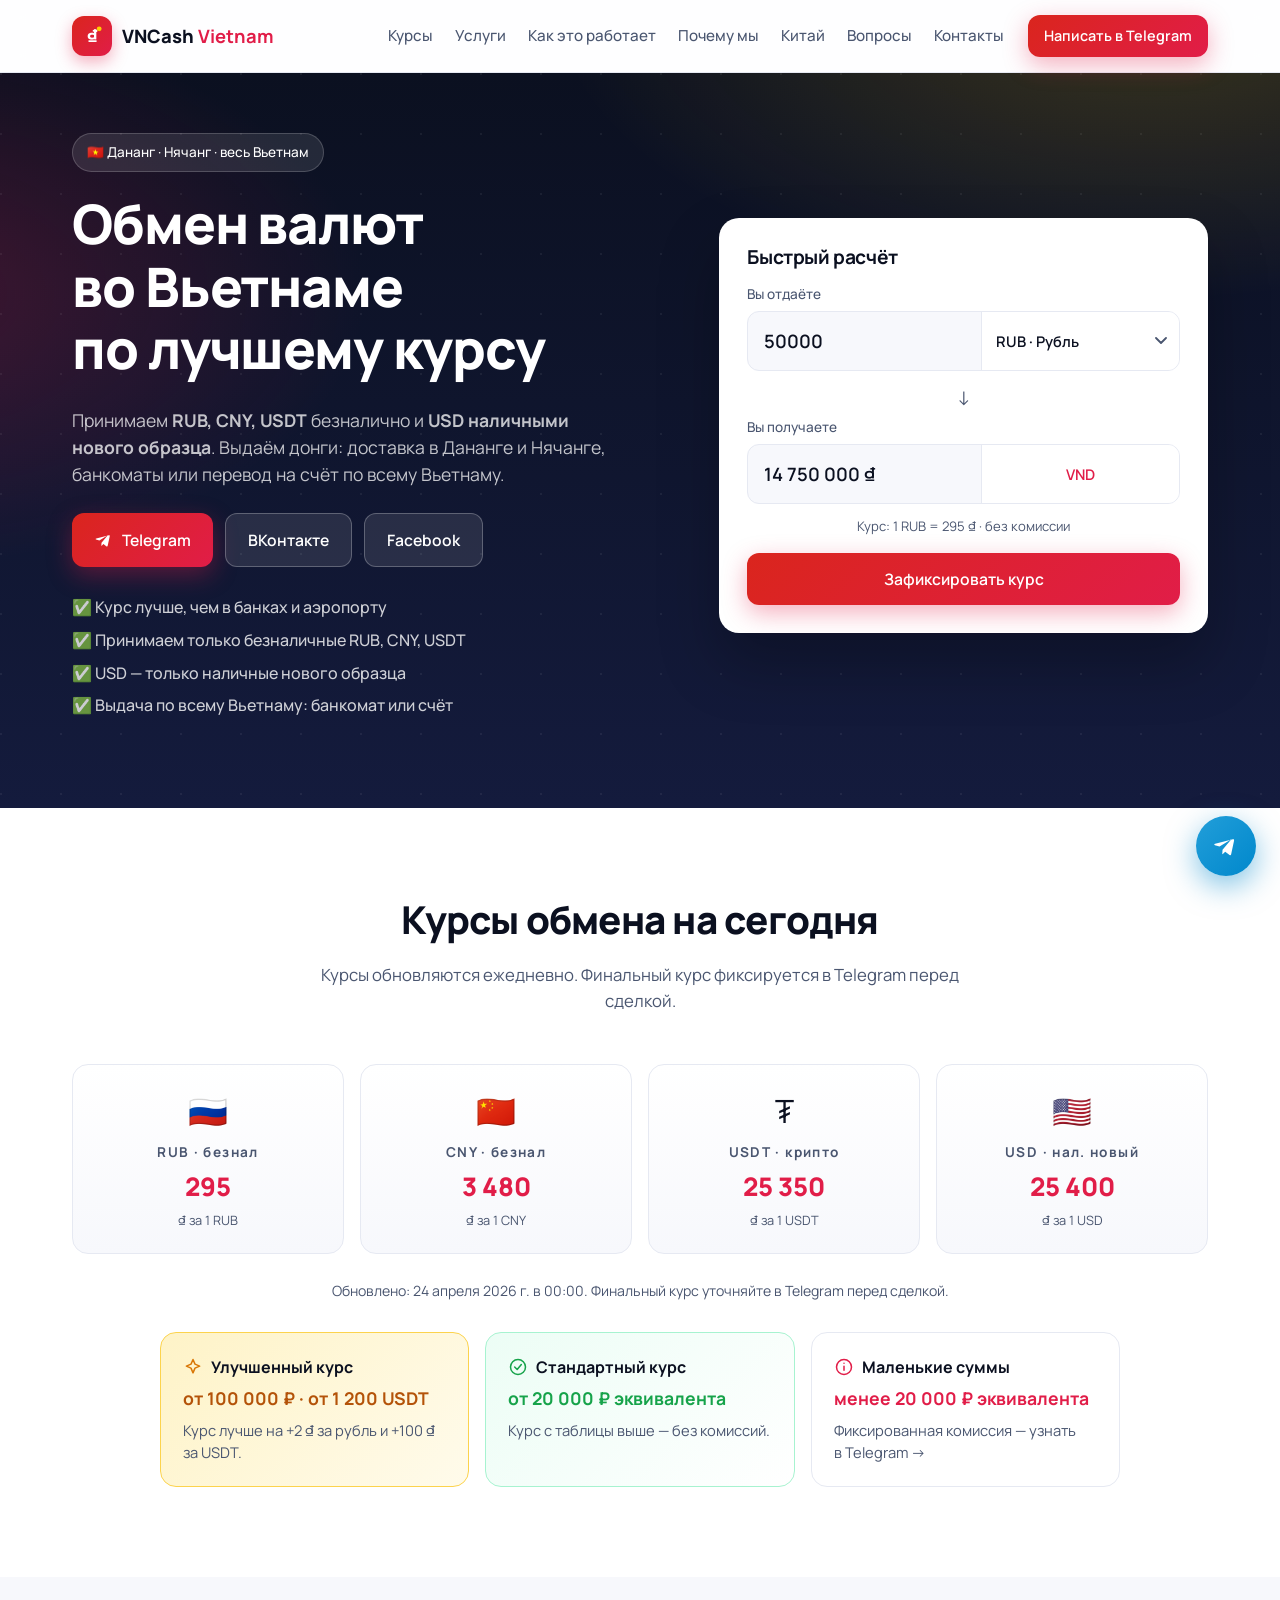
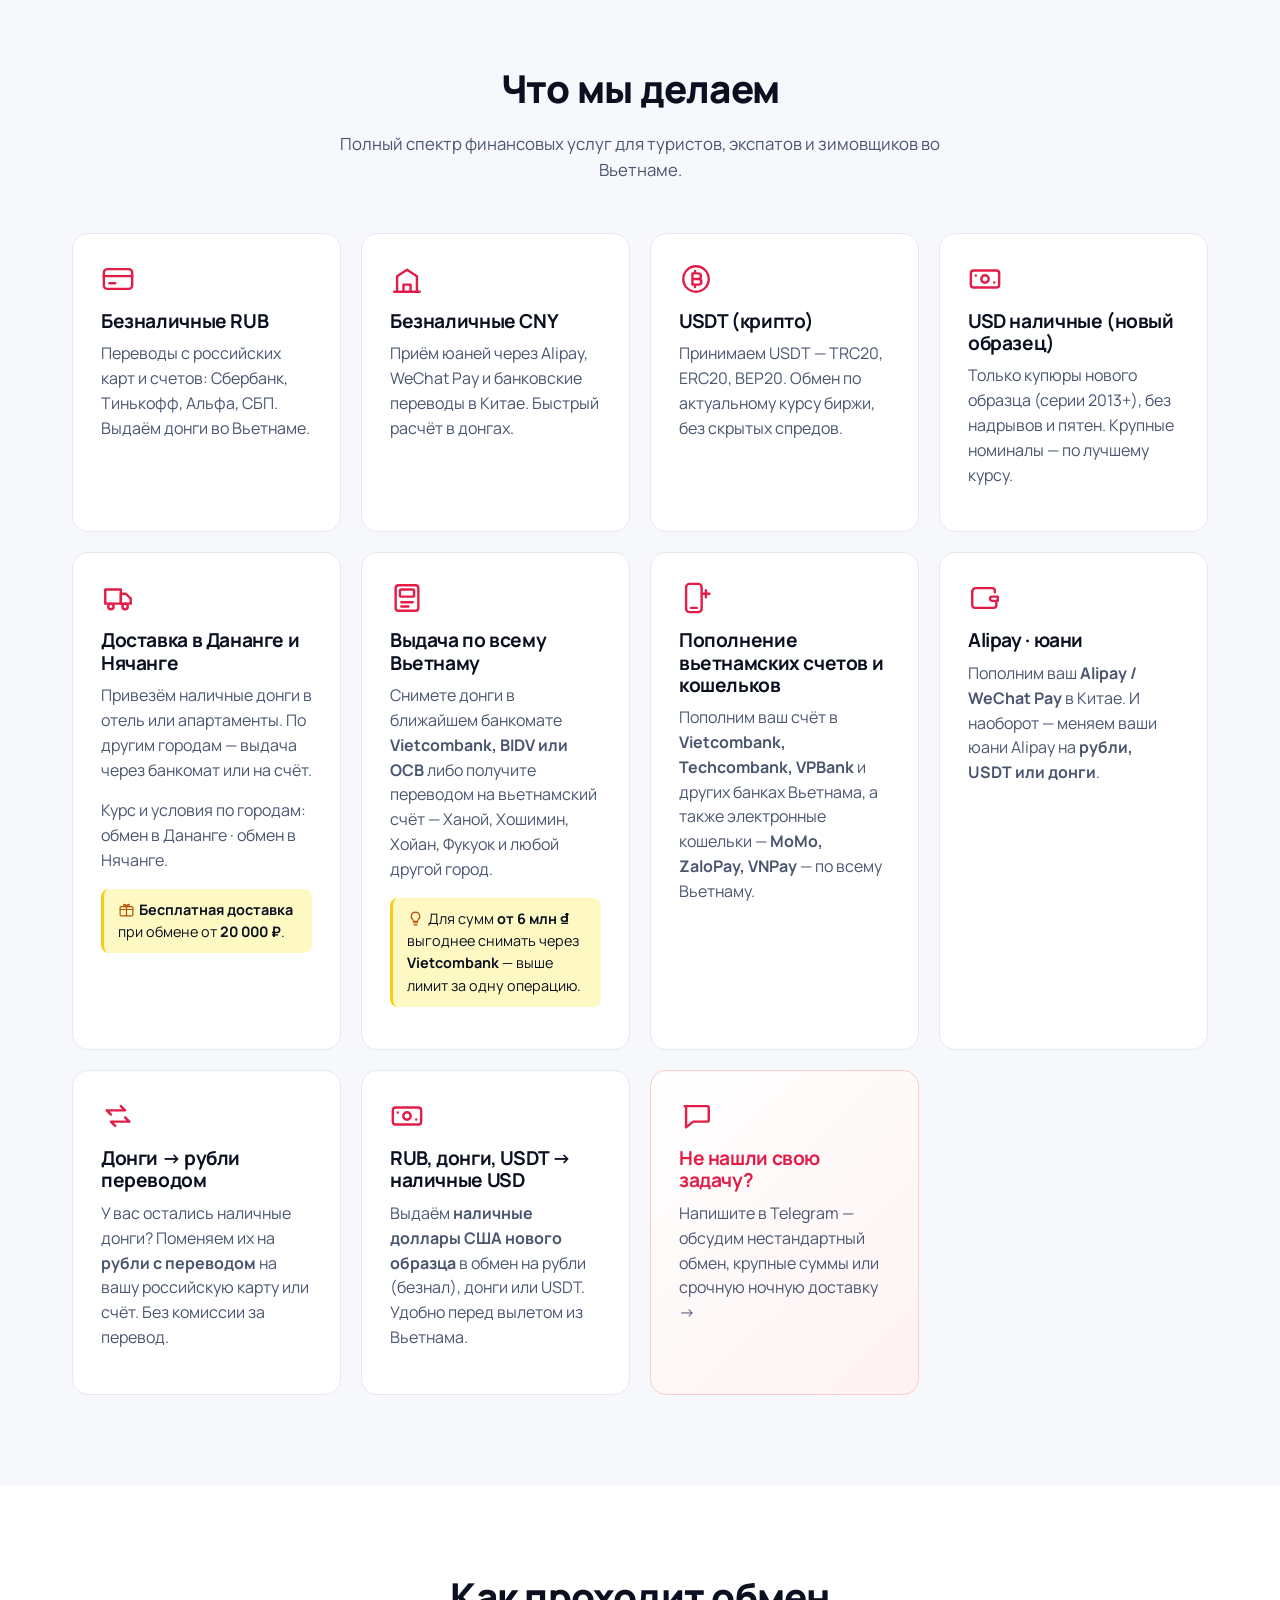
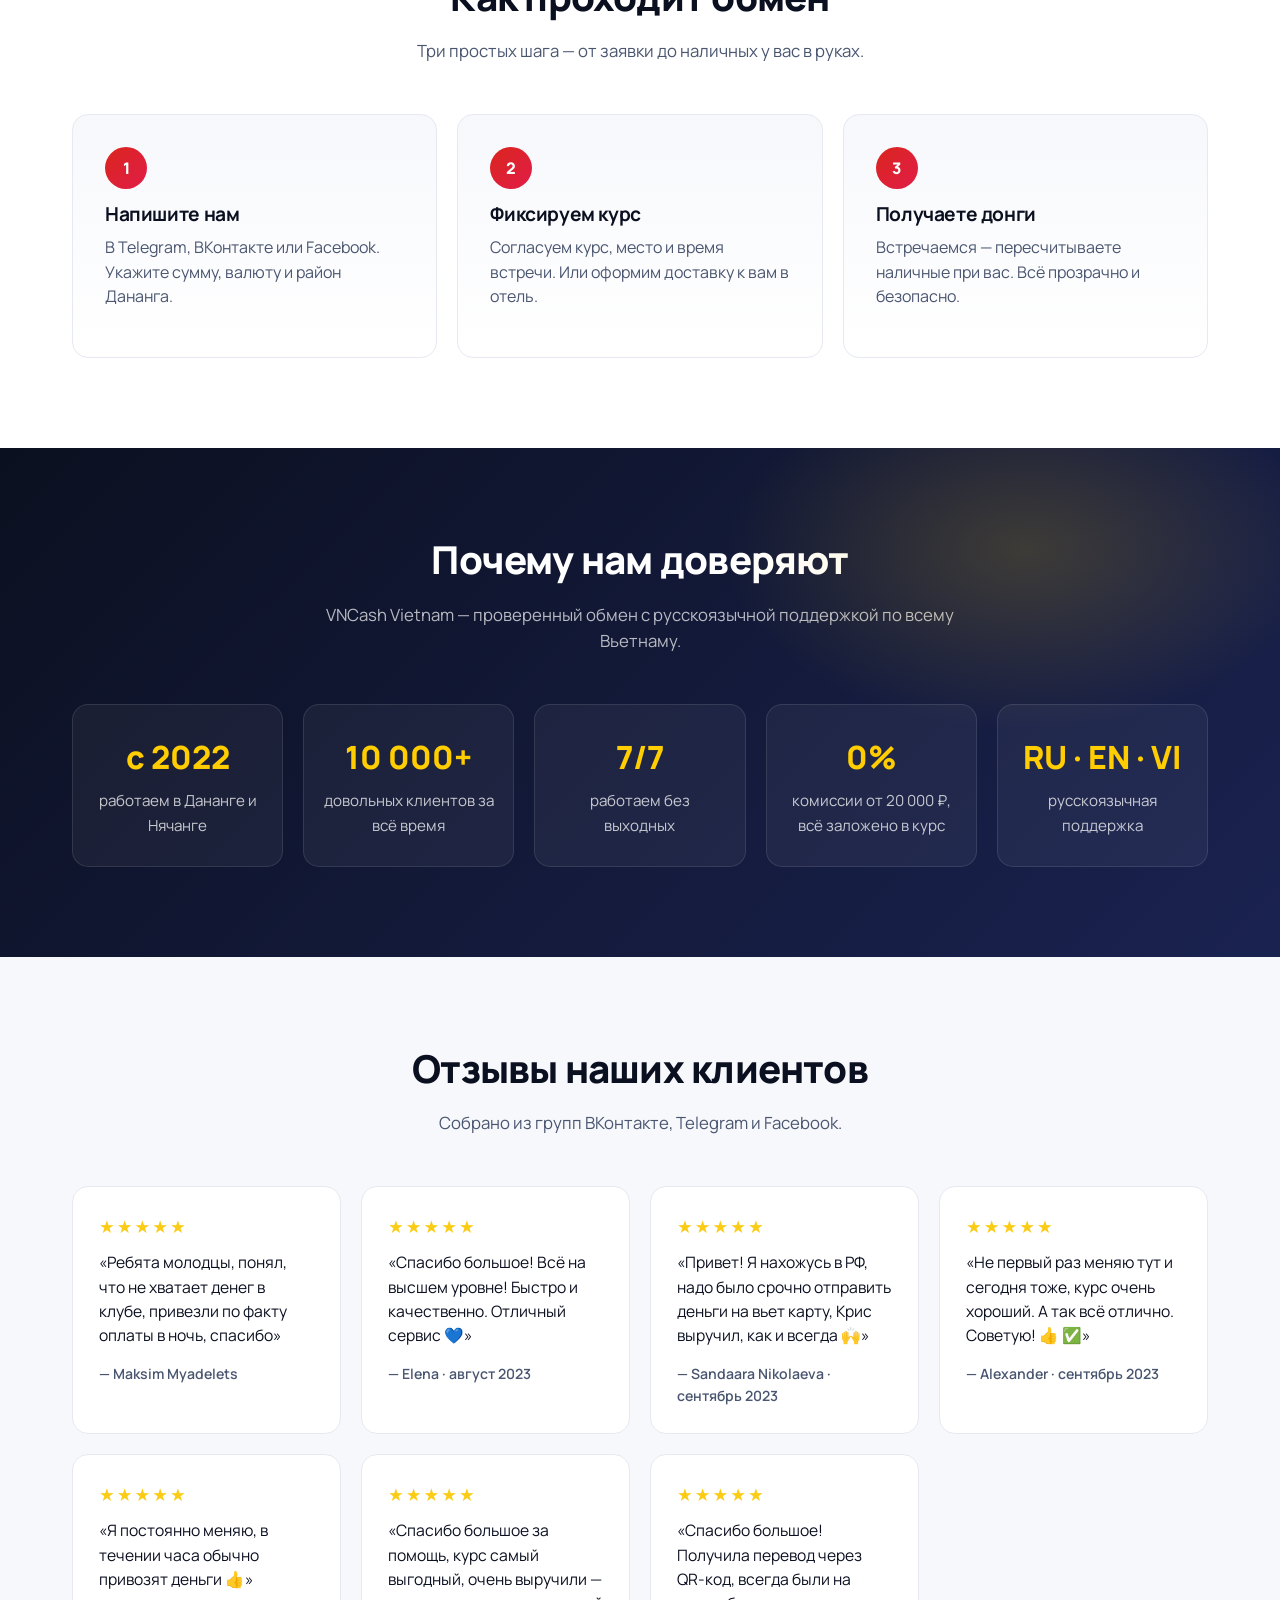
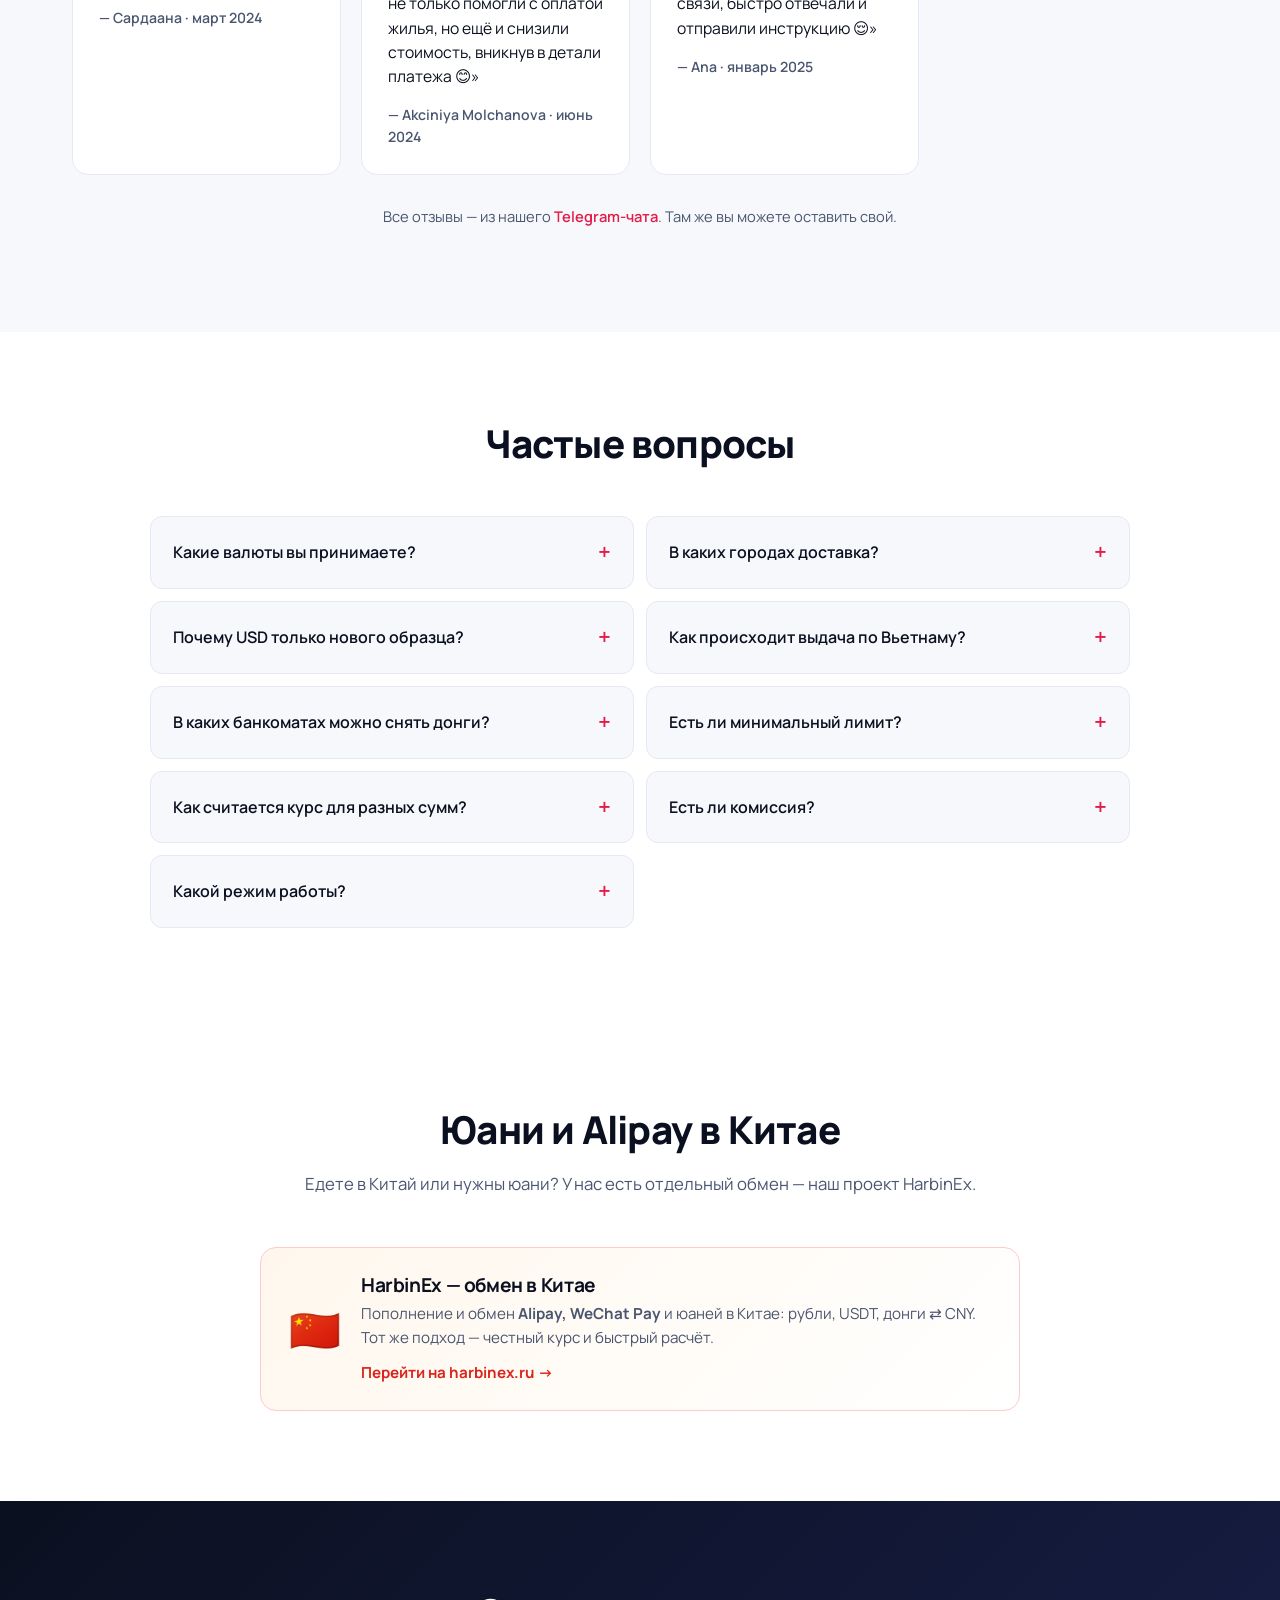
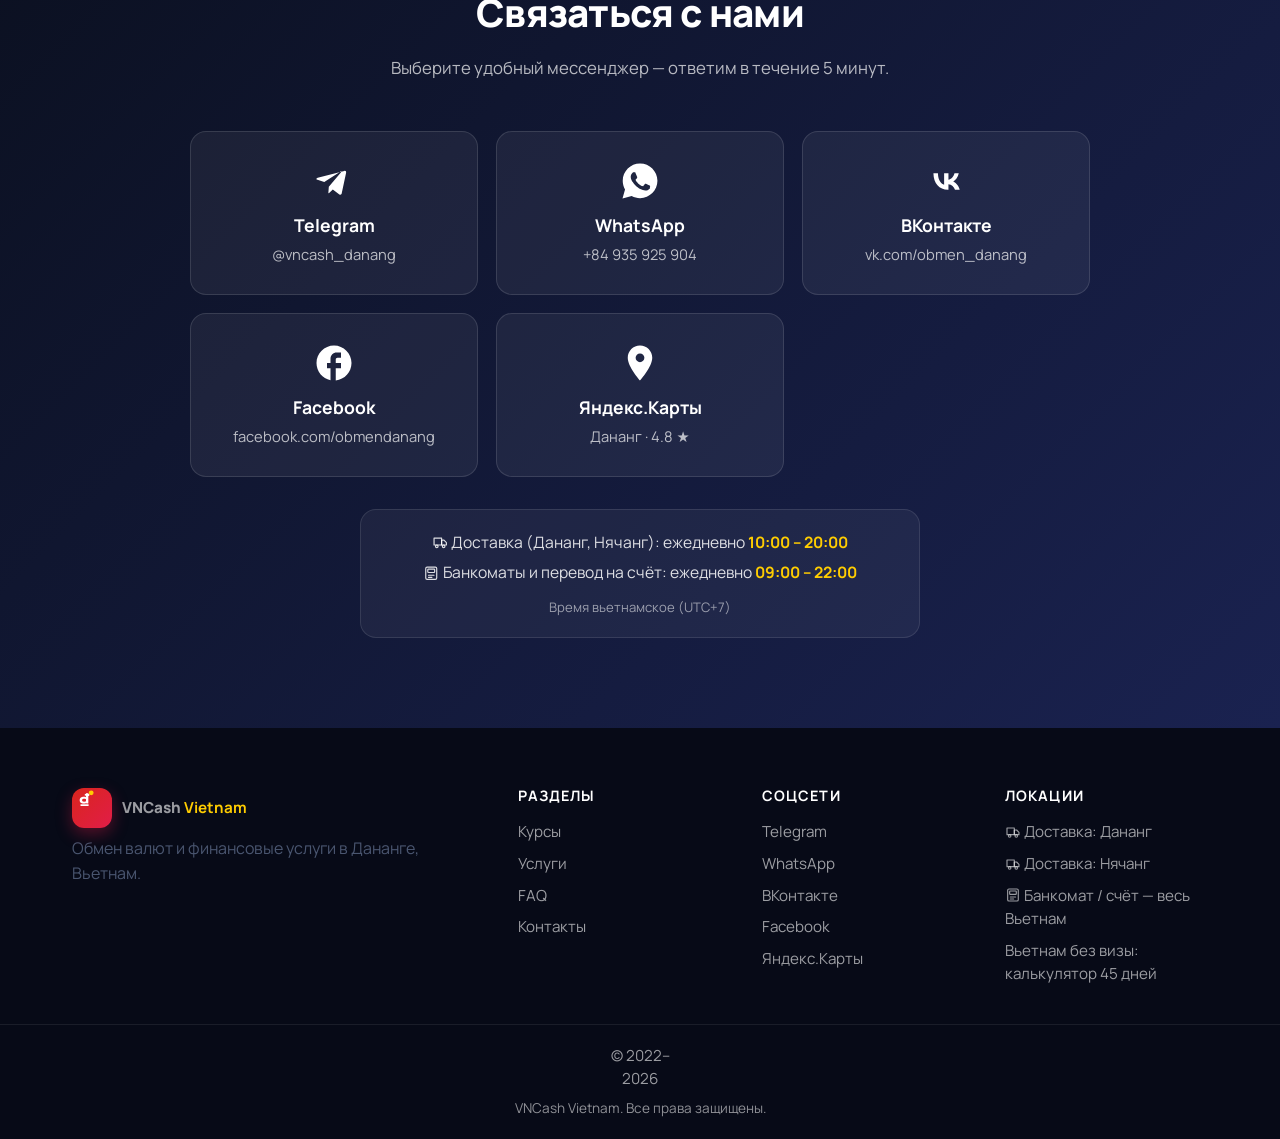
==== commit f2f9d26d: "Clarify commission: none from 20 000 RUB, fixed fee below Removes the contradiction between '0% comm" ====
--- a/index.html
+++ b/index.html
@@ -83,7 +83,7 @@
         {"@type":"Question","name":"Как происходит выдача по Вьетнаму?","acceptedAnswer":{"@type":"Answer","text":"После перевода RUB/CNY/USDT мы отправим донги на ваш счёт во вьетнамском банке (Vietcombank, Techcombank, VPBank и др.) или сообщим код для снятия через банкомат."}},
         {"@type":"Question","name":"В каких банкоматах можно снять донги?","acceptedAnswer":{"@type":"Answer","text":"Мы работаем с банкоматами Vietcombank, BIDV и OCB — они есть в любом городе Вьетнама. Для сумм свыше 6 млн ₫ рекомендуем Vietcombank: выше лимит за одну операцию."}},
         {"@type":"Question","name":"Есть ли минимальный лимит?","acceptedAnswer":{"@type":"Answer","text":"Минимального лимита нет — поменяем любую сумму. Для маленьких сумм применяется фиксированная комиссия, подробности в Telegram."}},
-        {"@type":"Question","name":"Есть ли комиссия?","acceptedAnswer":{"@type":"Answer","text":"Комиссии нет. Наш доход заложен в курс, который всё равно выгоднее, чем в банках и отелях."}},
+        {"@type":"Question","name":"Есть ли комиссия?","acceptedAnswer":{"@type":"Answer","text":"От 20 000 ₽ в эквиваленте комиссии нет: наш доход заложен в курс, который всё равно выгоднее, чем в банках и отелях. Для сумм меньше 20 000 ₽ берём небольшую фиксированную комиссию — точный размер назовём в Telegram до сделки."}},
         {"@type":"Question","name":"Какой режим работы?","acceptedAnswer":{"@type":"Answer","text":"Работаем ежедневно. Доставка по Дананг и Нячанг — с 10:00 до 20:00. Выдача через банкоматы и переводы на счёт — с 09:00 до 22:00 (UTC+7)."}}
       ]
     },
@@ -358,7 +358,7 @@
       <div class="why__item"><b>с 2022</b><span>работаем в Дананге и Нячанге</span></div>
       <div class="why__item"><b>10 000+</b><span>довольных клиентов за всё время</span></div>
       <div class="why__item"><b>7/7</b><span>работаем без выходных</span></div>
-      <div class="why__item"><b>0%</b><span>комиссий и скрытых платежей</span></div>
+      <div class="why__item"><b>0%</b><span>комиссии от 20 000 ₽, всё заложено в курс</span></div>
       <div class="why__item"><b>RU · EN · VI</b><span>русскоязычная поддержка</span></div>
     </div>
   </div>
@@ -426,7 +426,7 @@
       <details><summary>В каких банкоматах можно снять донги?</summary><p>Мы работаем с банкоматами <b>Vietcombank</b>, <b>BIDV</b> и <b>OCB</b> — они есть в любом городе Вьетнама. Для сумм <b>свыше 6 млн ₫</b> рекомендуем <b>Vietcombank</b>: выше лимит за одну операцию, меньше снятий — меньше комиссий банкомата.</p></details>
       <details><summary>Есть ли минимальный лимит?</summary><p>Минимального лимита нет — поменяем любую сумму. Для маленьких сумм применяется фиксированная комиссия, подробности в Telegram.</p></details>
       <details><summary>Как считается курс для разных сумм?</summary><p><b>Стандартный курс</b> (тот, что указан на сайте) действует на суммы от <b>20 000 до 100 000 ₽</b> в эквиваленте и выше. Для меньших сумм применяется <b>фиксированная комиссия</b> — точный размер уточним в Telegram перед сделкой.</p></details>
-      <details><summary>Есть ли комиссия?</summary><p>Комиссии нет. Наш доход заложен в курс, который всё равно выгоднее, чем в банках и отелях.</p></details>
+      <details><summary>Есть ли комиссия?</summary><p>От 20 000 ₽ в эквиваленте комиссии нет: наш доход заложен в курс, который всё равно выгоднее, чем в банках и отелях. Для сумм меньше 20 000 ₽ берём небольшую фиксированную комиссию — точный размер назовём в Telegram до сделки.</p></details>
       <details><summary>Какой режим работы?</summary><p>Работаем ежедневно, без выходных. <b>Доставка</b> по Дананг и Нячанг — с <b>10:00 до 20:00</b>. <b>Выдача через банкоматы и переводы на счёт</b> — с <b>09:00 до 22:00</b> (время вьетнамское, UTC+7).</p></details>
     </div>
   </div>
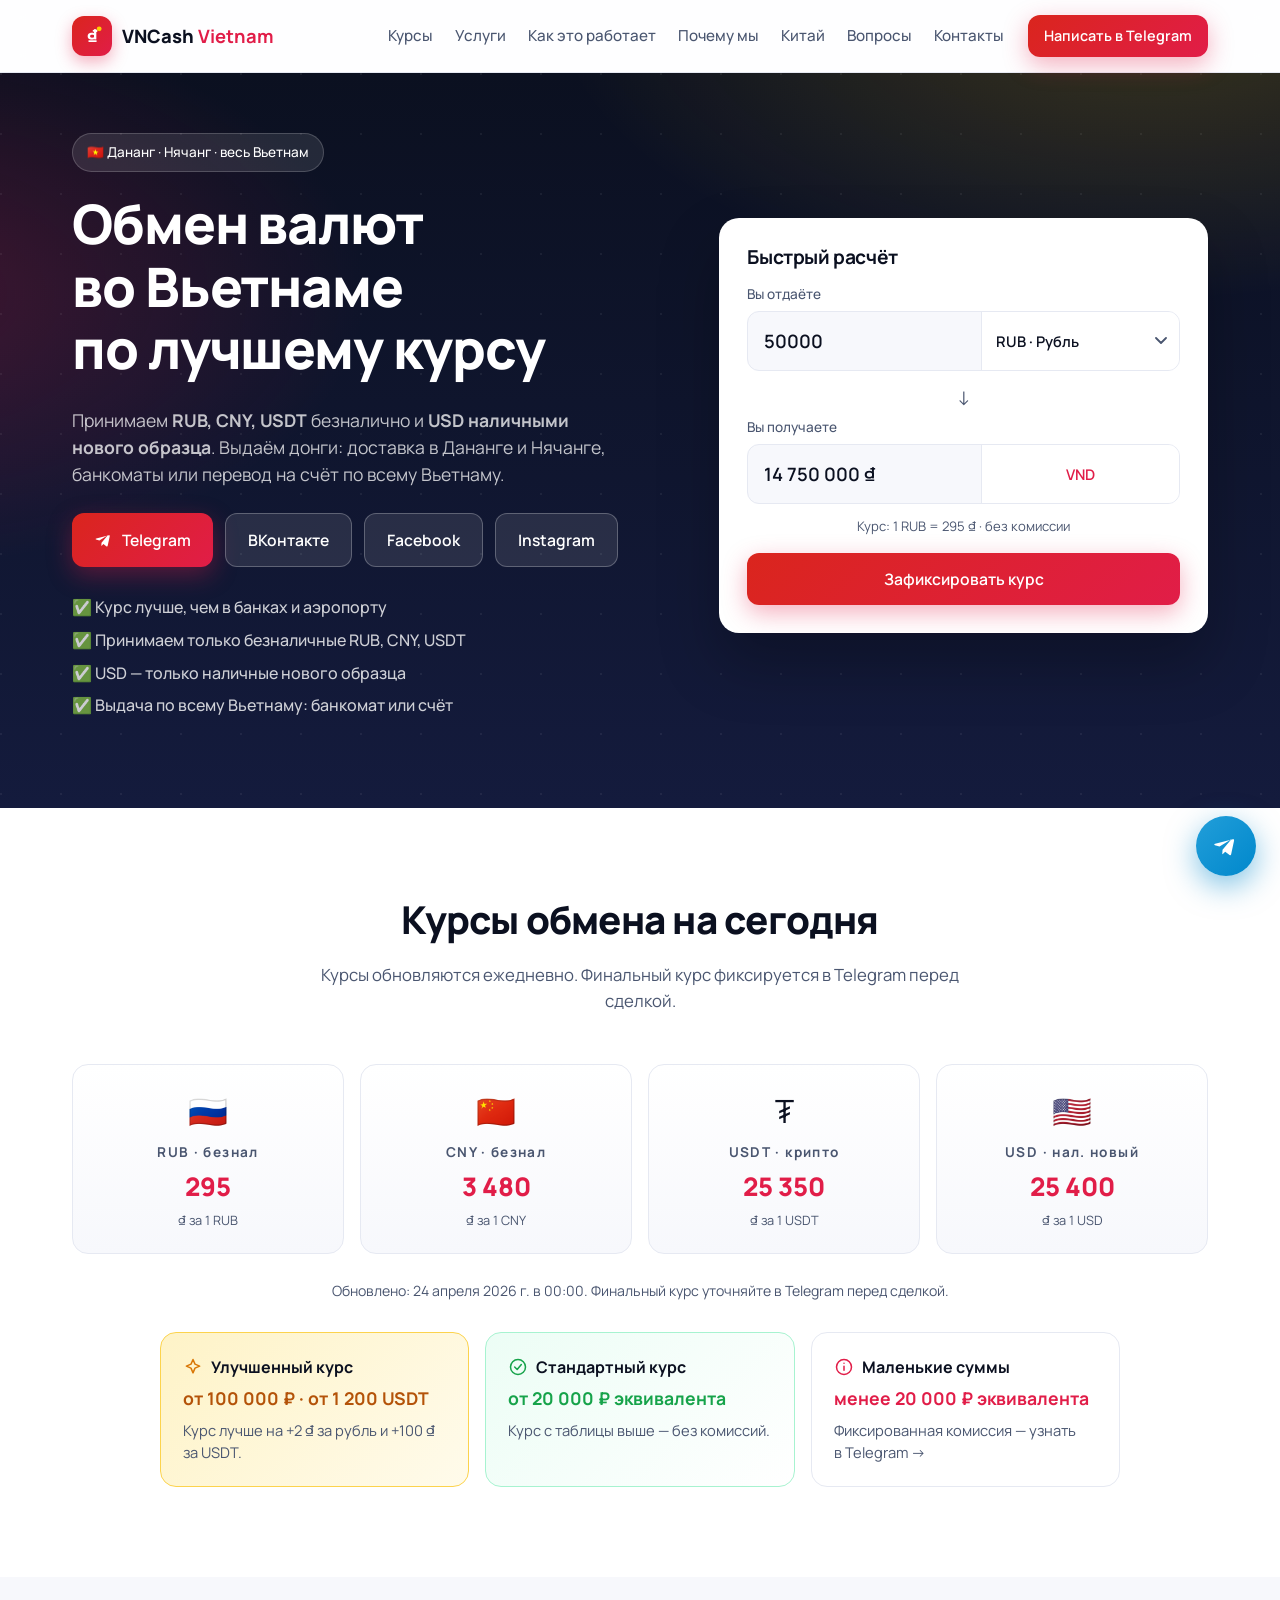
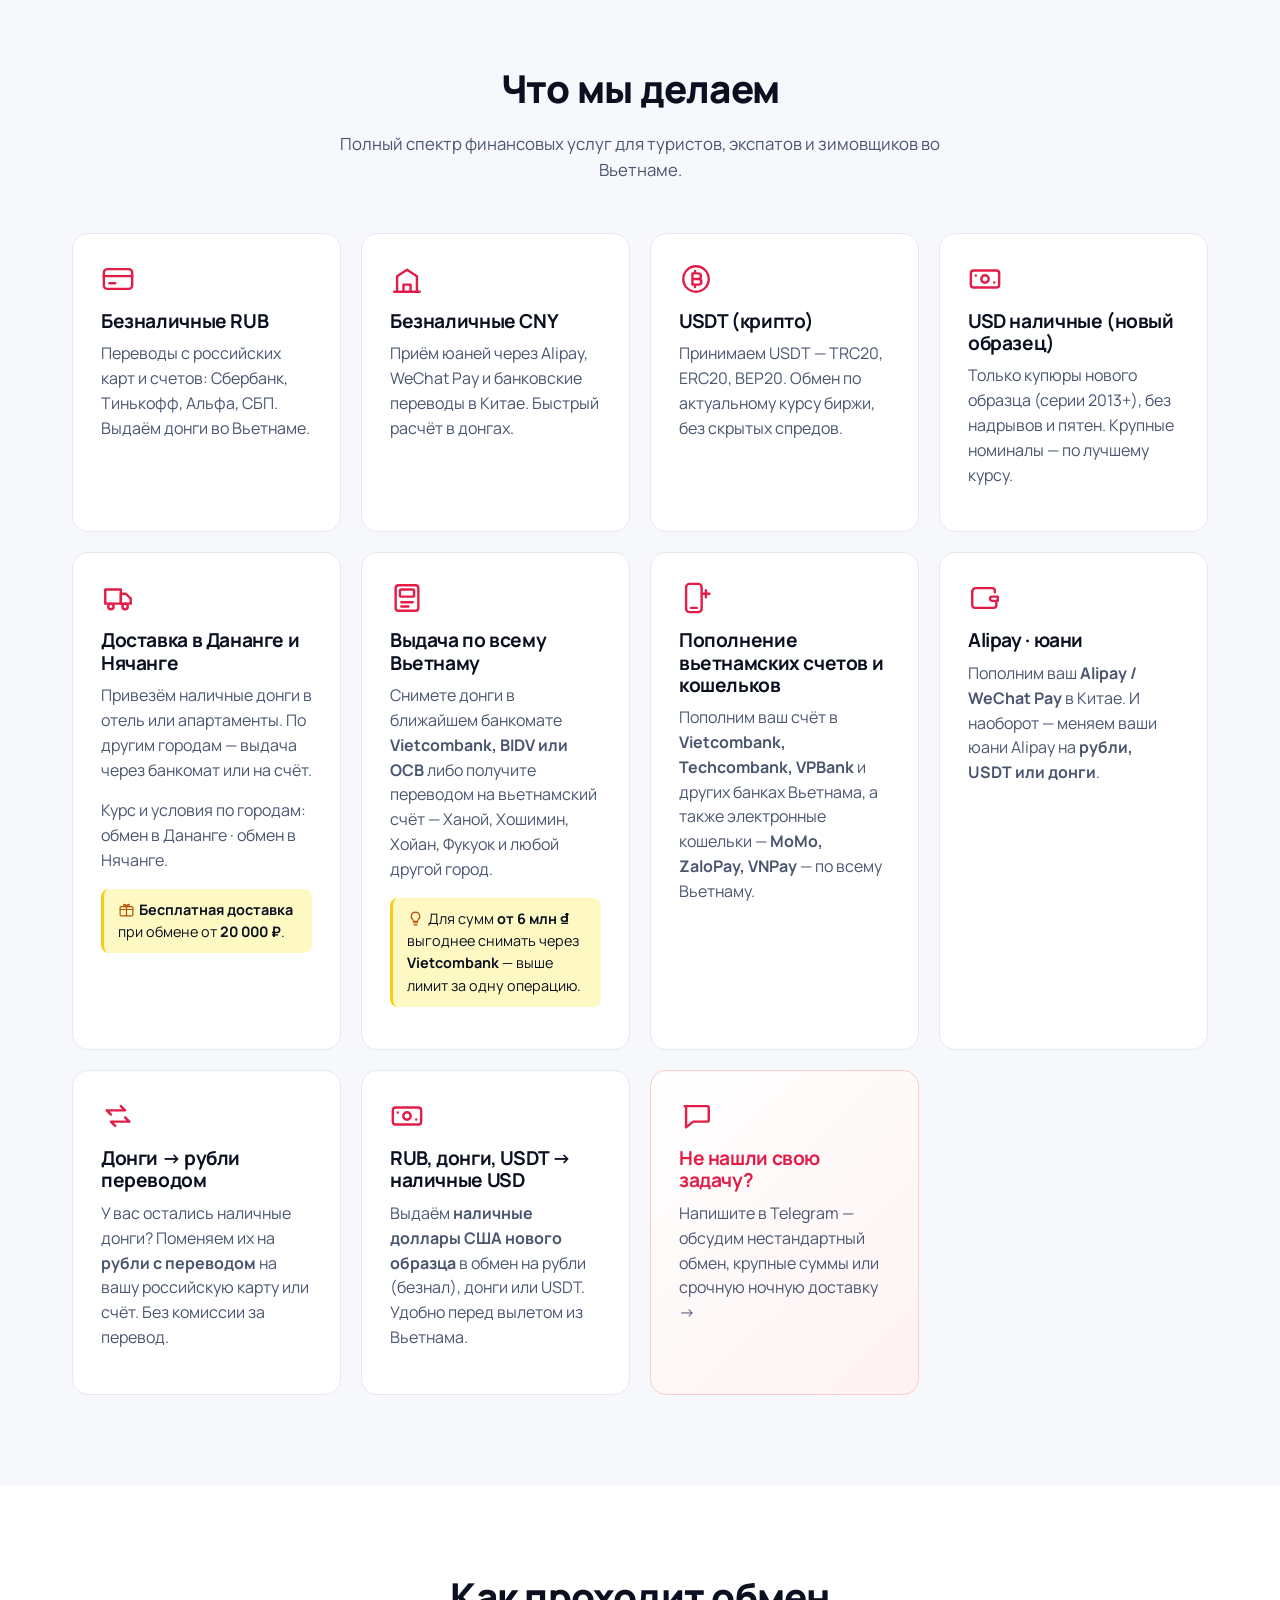
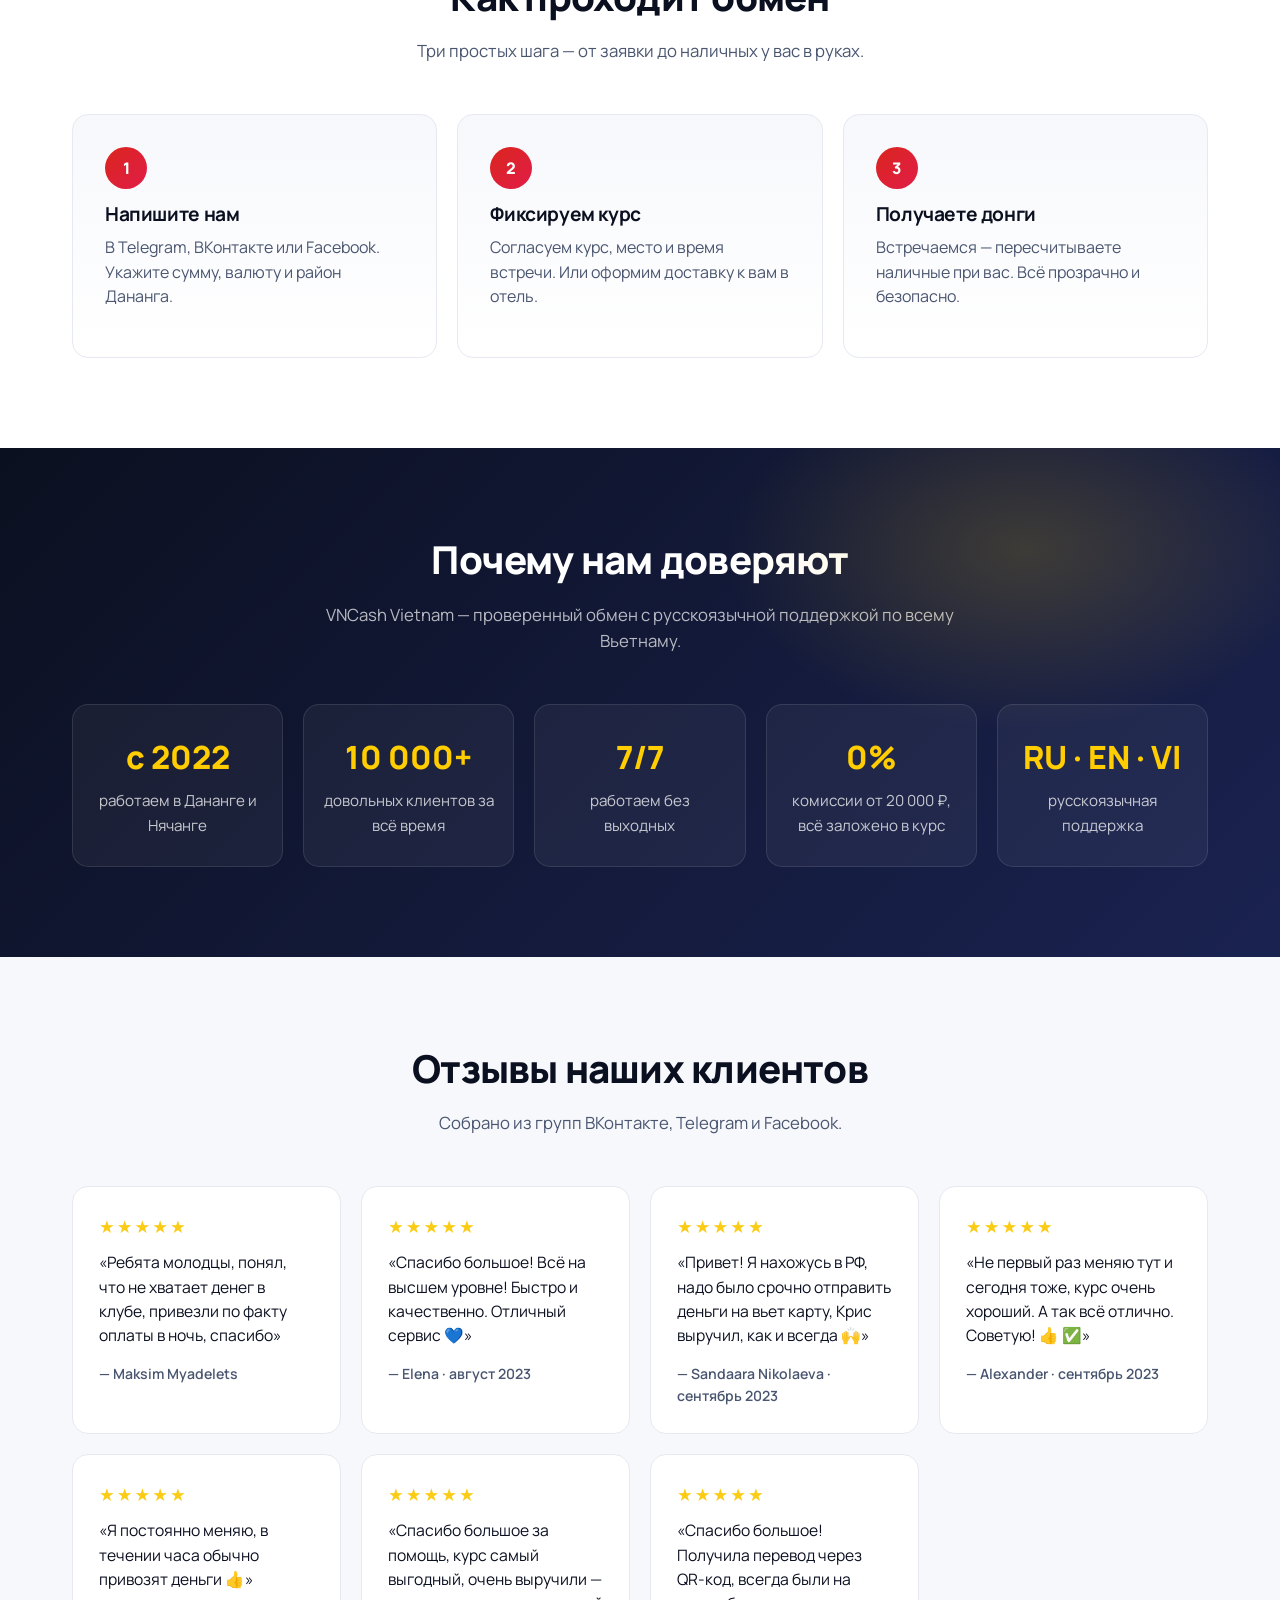
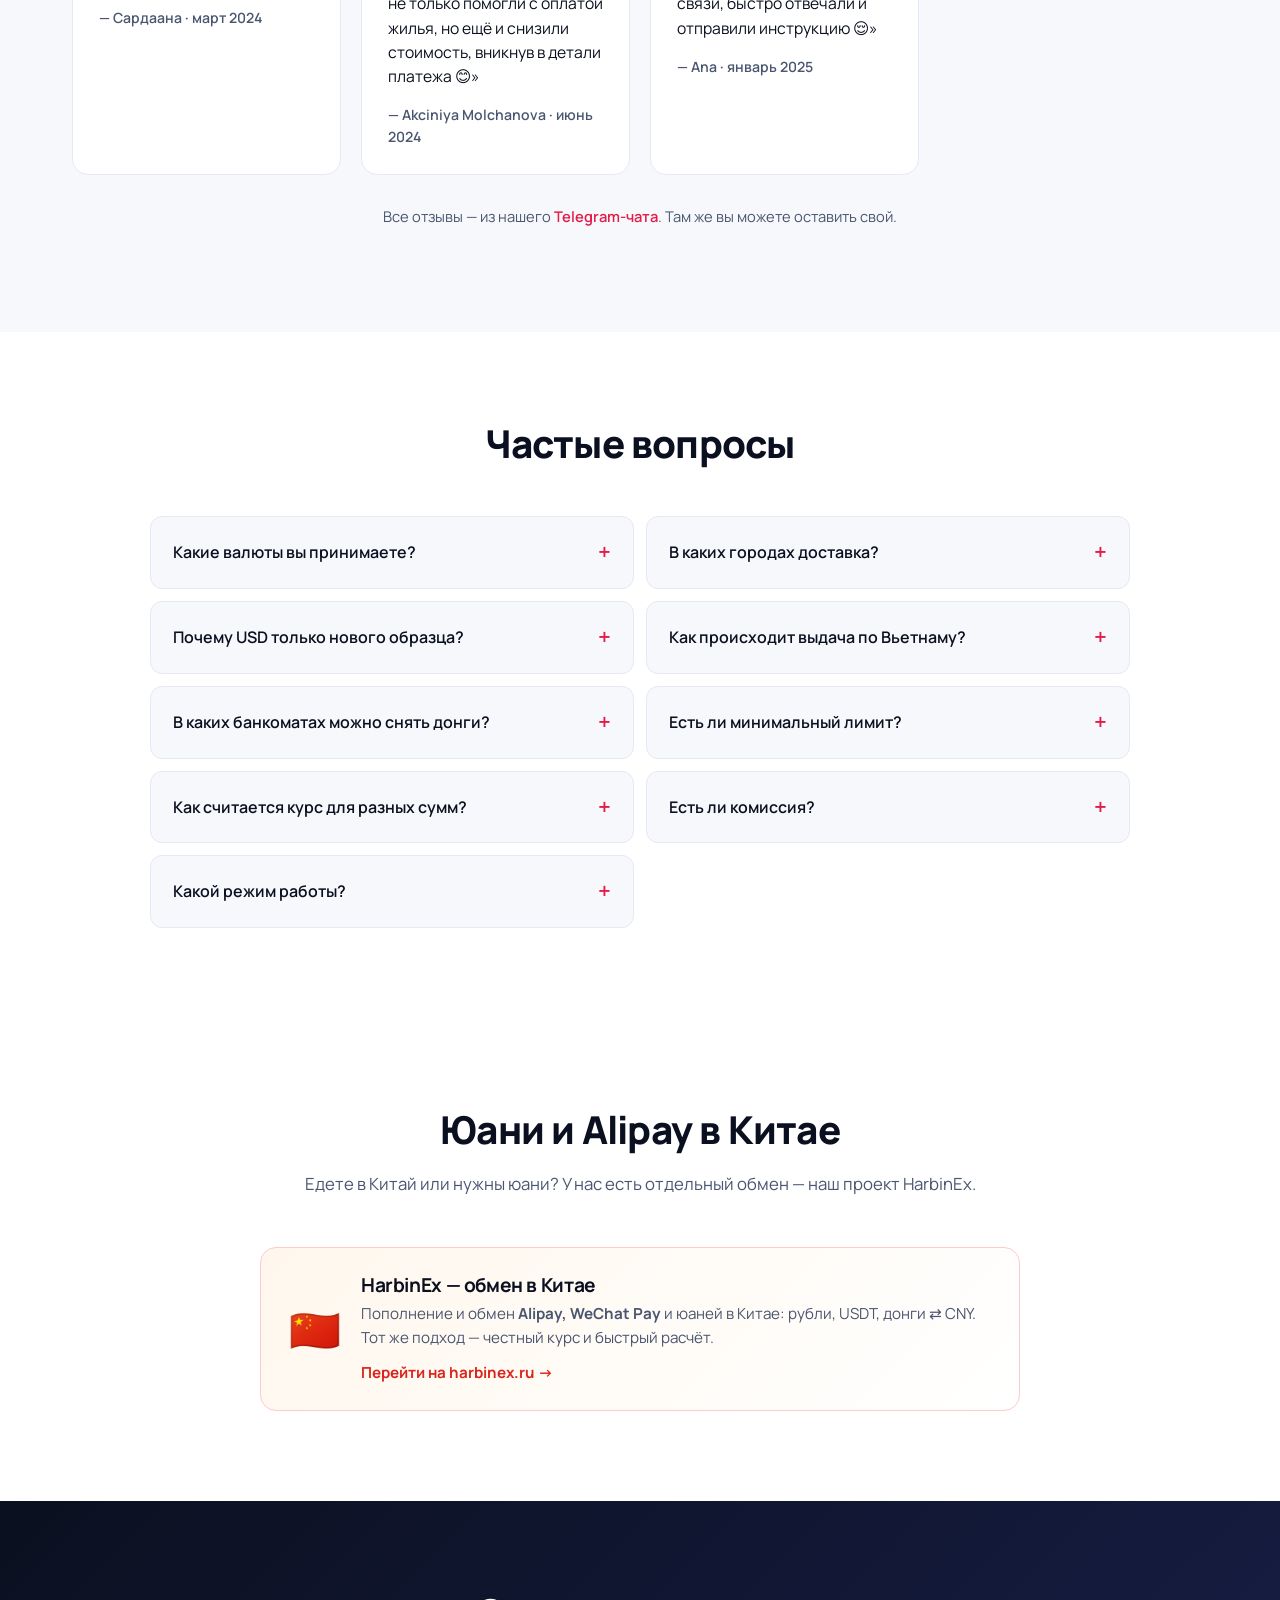
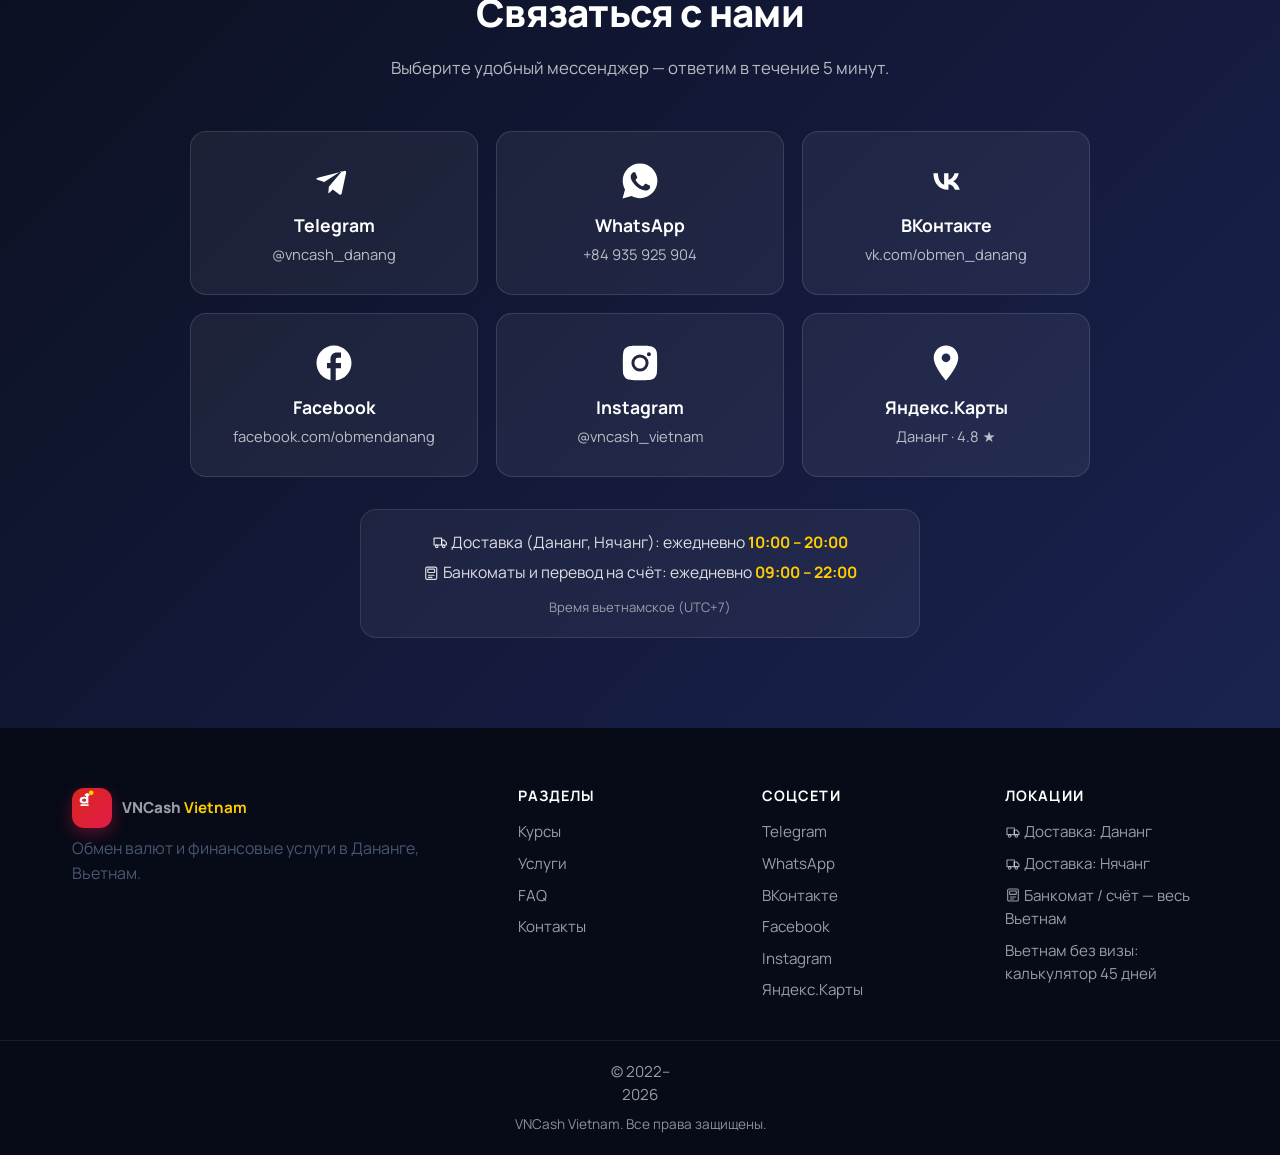
==== commit 4d996a95: "Add Instagram @vncash_vietnam links to all pages Co-Authored-By: Claude Opus 5.5 <noreply@anthropic." ====
--- a/index.html
+++ b/index.html
@@ -62,6 +62,7 @@
         "https://wa.me/84935925904",
         "https://vk.com/obmen_danang",
         "https://www.facebook.com/obmendanang",
+        "https://www.instagram.com/vncash_vietnam/",
         "https://yandex.com/maps/-/CTuGQIlv"
       ]
     },
@@ -118,6 +119,7 @@
     "https://wa.me/84935925904",
     "https://vk.com/obmen_danang",
     "https://www.facebook.com/obmendanang",
+    "https://www.instagram.com/vncash_vietnam/",
     "https://yandex.com/maps/-/CTuGQIlv"
   ]
     }
@@ -180,6 +182,9 @@
         <a href="https://www.facebook.com/obmendanang" target="_blank" rel="noopener" class="btn btn--ghost">
           Facebook
         </a>
+        <a href="https://www.instagram.com/vncash_vietnam/" target="_blank" rel="noopener" class="btn btn--ghost">
+          Instagram
+        </a>
       </div>
       <ul class="hero__points">
         <li>✅ Курс лучше, чем в банках и аэропорту</li>
@@ -486,6 +491,13 @@
         <div class="contact__label">Facebook</div>
         <div class="contact__val">facebook.com/obmendanang</div>
       </a>
+      <a href="https://www.instagram.com/vncash_vietnam/" target="_blank" rel="noopener" class="contact contact--ig">
+        <div class="contact__ico">
+          <svg viewBox="0 0 24 24" fill="currentColor" aria-hidden="true"><path d="M12 2.2c3.2 0 3.6 0 4.8.1 1.2.1 1.8.2 2.2.4.6.2 1 .5 1.4.9.4.4.7.8.9 1.4.2.4.4 1 .4 2.2.1 1.3.1 1.6.1 4.8s0 3.6-.1 4.8c-.1 1.2-.2 1.8-.4 2.2-.2.6-.5 1-.9 1.4-.4.4-.8.7-1.4.9-.4.2-1 .4-2.2.4-1.3.1-1.6.1-4.8.1s-3.6 0-4.8-.1c-1.2-.1-1.8-.2-2.2-.4-.6-.2-1-.5-1.4-.9-.4-.4-.7-.8-.9-1.4-.2-.4-.4-1-.4-2.2C2.2 15.6 2.2 15.2 2.2 12s0-3.6.1-4.8c.1-1.2.2-1.8.4-2.2.2-.6.5-1 .9-1.4.4-.4.8-.7 1.4-.9.4-.2 1-.4 2.2-.4C8.4 2.2 8.8 2.2 12 2.2zm0 4.9a4.9 4.9 0 1 0 0 9.8 4.9 4.9 0 0 0 0-9.8zm0 8.1a3.2 3.2 0 1 1 0-6.4 3.2 3.2 0 0 1 0 6.4zm5.1-9.4a1.15 1.15 0 1 0 0 2.3 1.15 1.15 0 0 0 0-2.3z"/></svg>
+        </div>
+        <div class="contact__label">Instagram</div>
+        <div class="contact__val">@vncash_vietnam</div>
+      </a>
       <a href="https://yandex.com/maps/-/CTuGQIlv" target="_blank" rel="noopener" class="contact contact--map">
         <div class="contact__ico">
           <svg viewBox="0 0 24 24" fill="currentColor" aria-hidden="true"><path d="M12 2C8.13 2 5 5.13 5 9c0 5.25 7 13 7 13s7-7.75 7-13c0-3.87-3.13-7-7-7zm0 9.5A2.5 2.5 0 1 1 12 6.5a2.5 2.5 0 0 1 0 5z"/></svg>
@@ -529,6 +541,7 @@
       <a href="https://wa.me/84935925904" target="_blank" rel="noopener">WhatsApp</a>
       <a href="https://vk.com/obmen_danang" target="_blank" rel="noopener">ВКонтакте</a>
       <a href="https://www.facebook.com/obmendanang" target="_blank" rel="noopener">Facebook</a>
+      <a href="https://www.instagram.com/vncash_vietnam/" target="_blank" rel="noopener">Instagram</a>
       <a href="https://yandex.com/maps/-/CTuGQIlv" target="_blank" rel="noopener">Яндекс.Карты</a>
     </div>
     <div>
--- a/styles.css
+++ b/styles.css
@@ -218,6 +218,7 @@
 .contact--wa:hover{background:#25D366}
 .contact--vk:hover{background:#07F}
 .contact--fb:hover{background:#1877F2}
+.contact--ig:hover{background:linear-gradient(45deg,#F58529,#DD2A7B,#8134AF)}
 .contact--map:hover{background:#FC3F1D}
 .contacts__hours{text-align:center;margin-top:32px;color:rgba(255,255,255,.85);display:grid;gap:6px;max-width:560px;margin-left:auto;margin-right:auto;background:rgba(255,255,255,.05);border:1px solid rgba(255,255,255,.1);padding:20px 24px;border-radius:var(--radius)}
 .hours__row{font-size:.98rem}
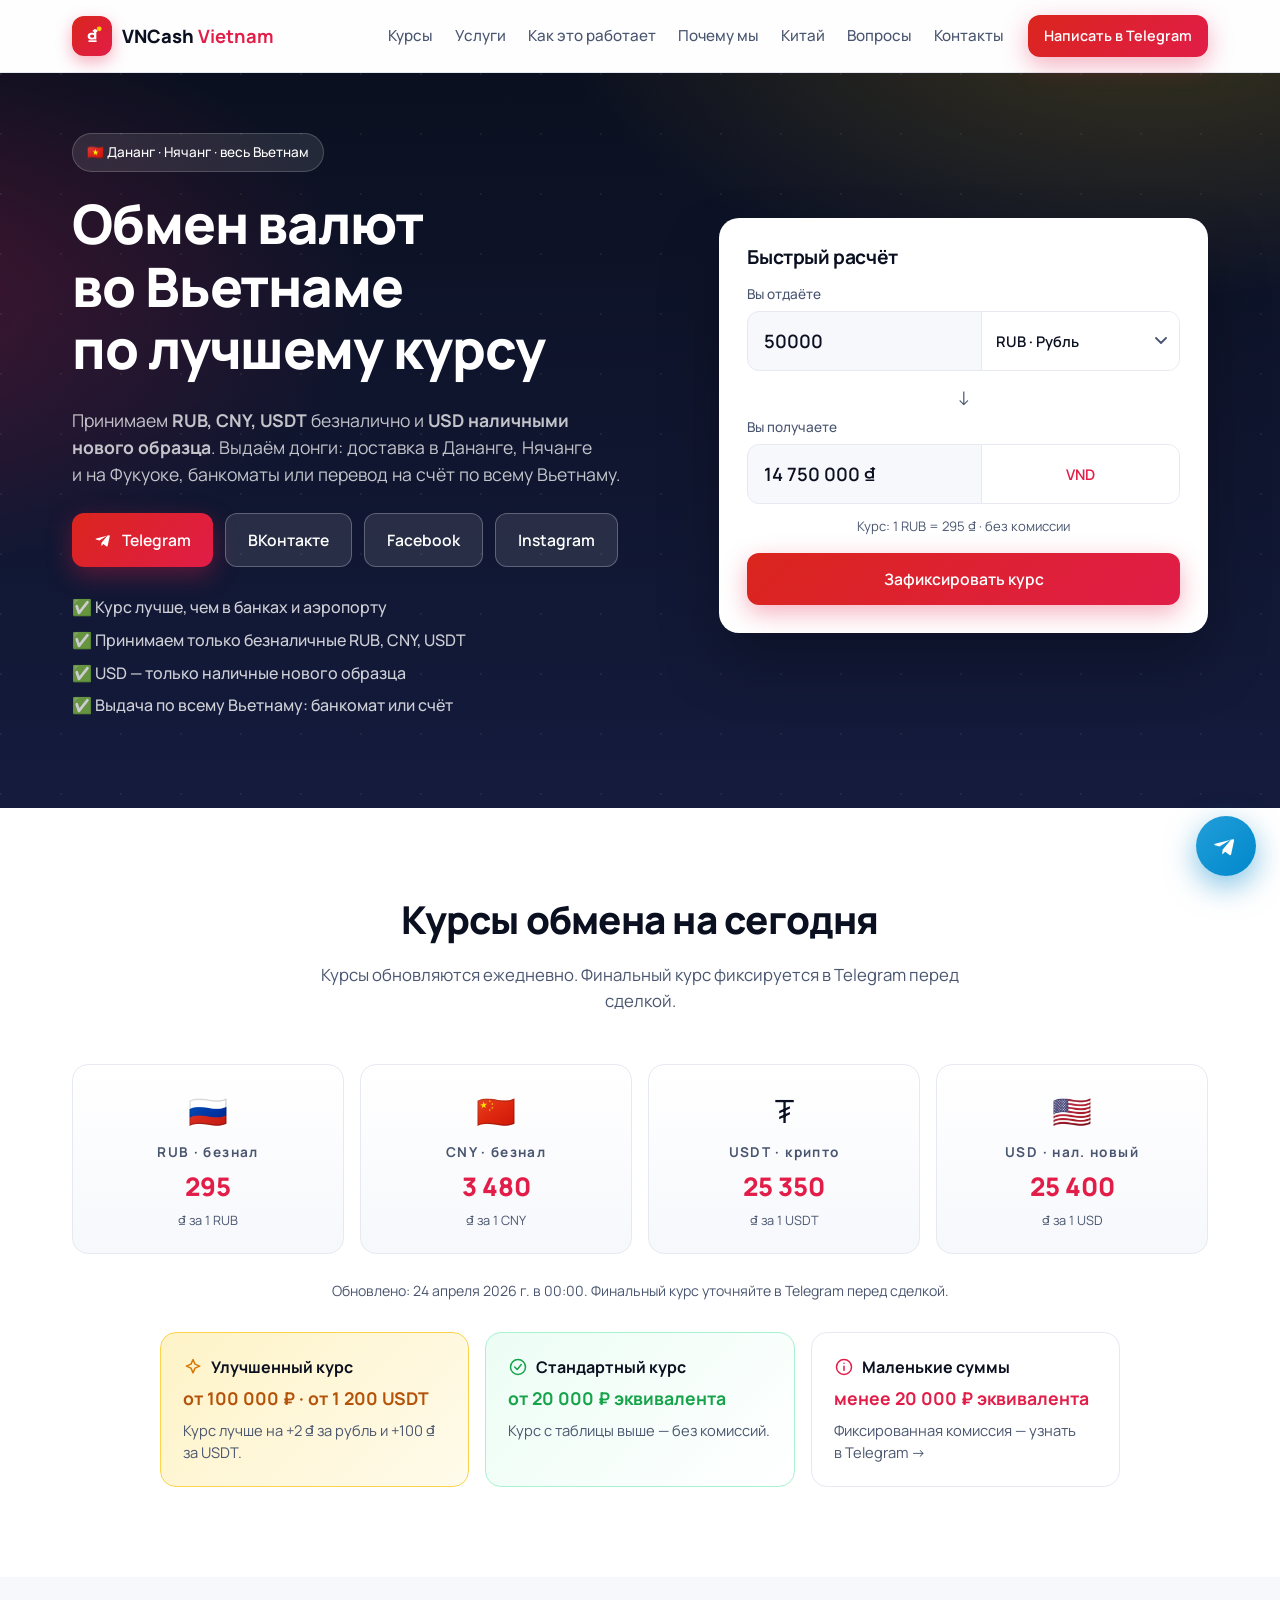
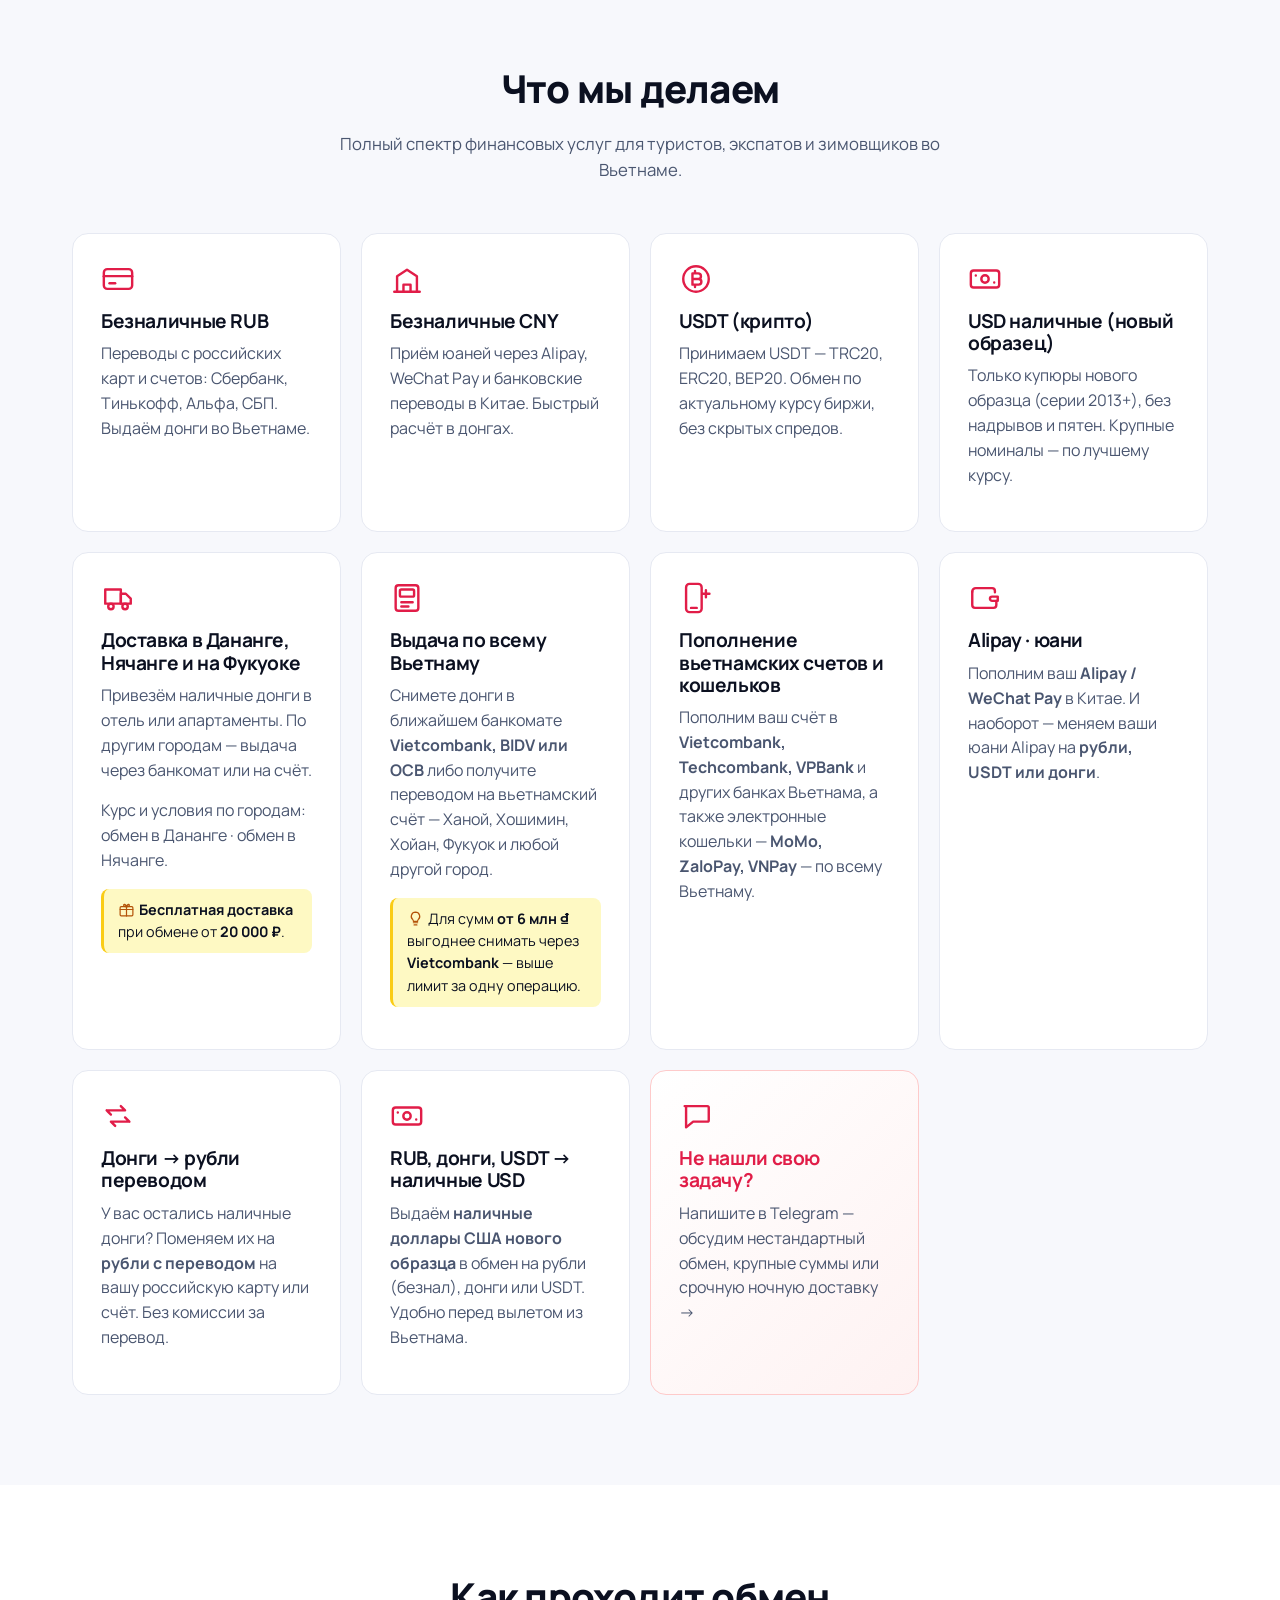
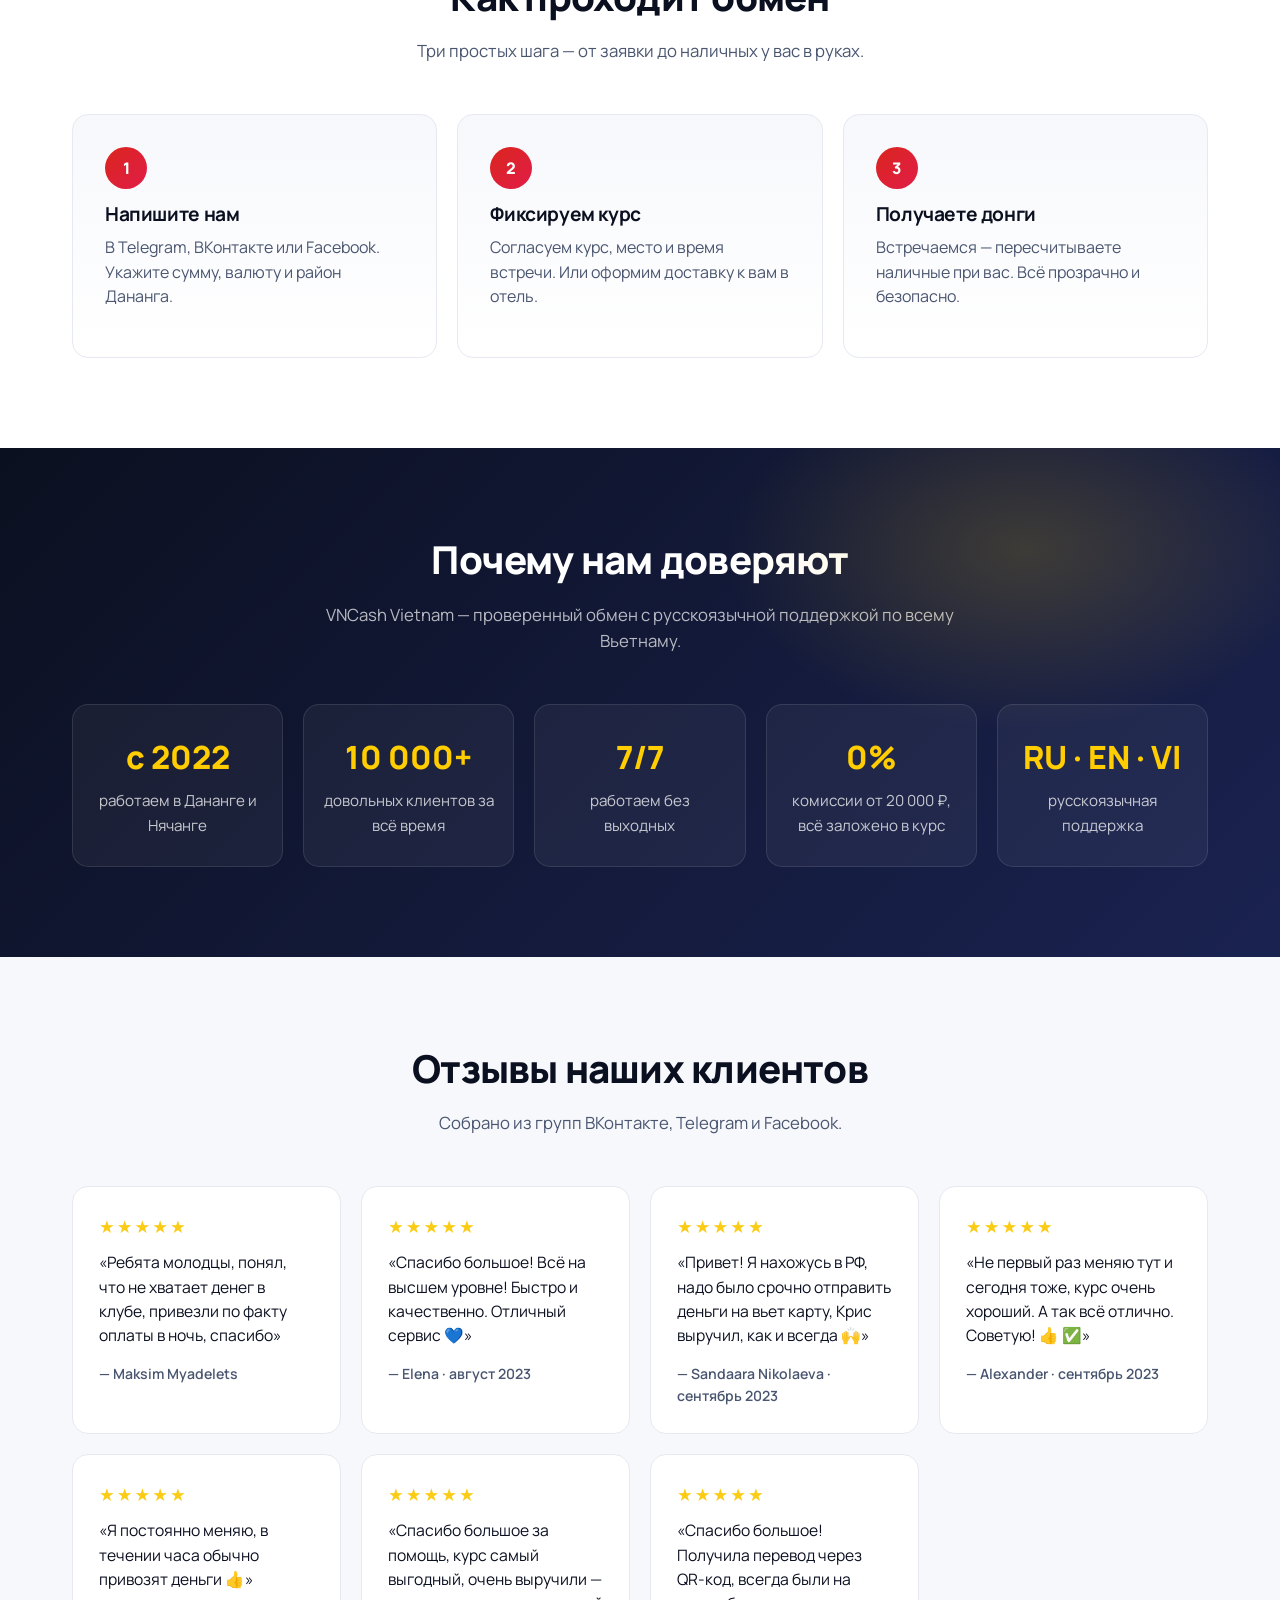
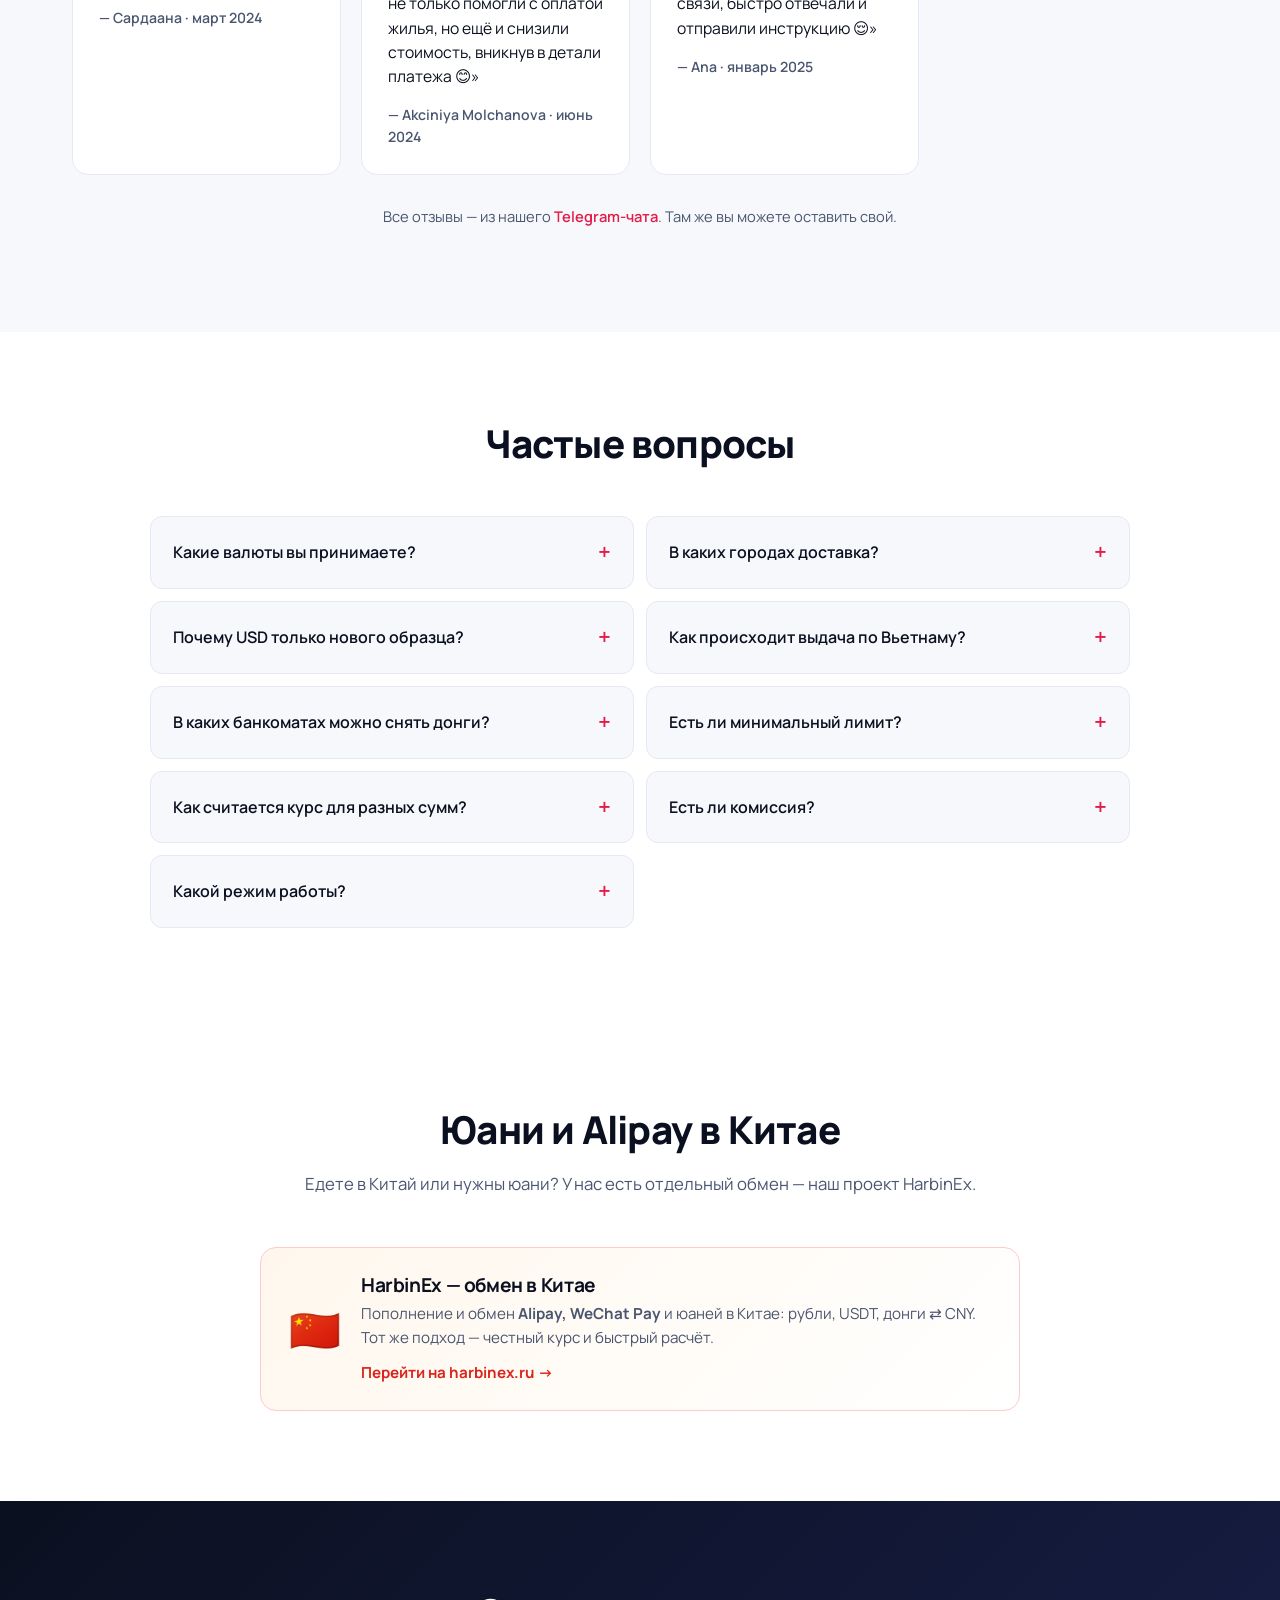
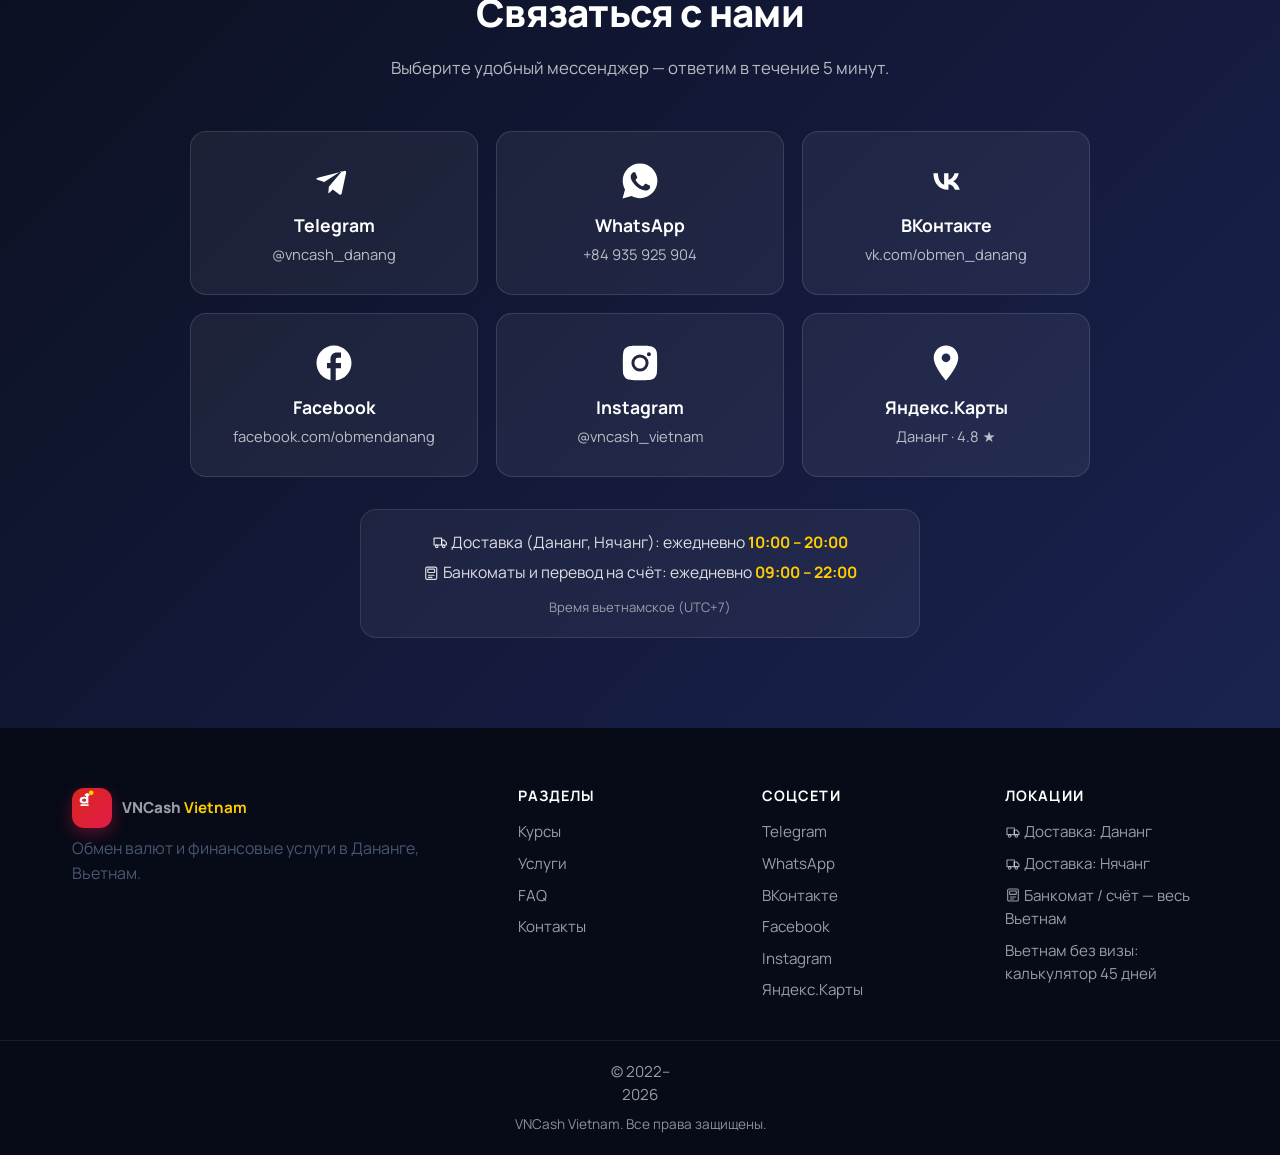
==== commit f4af9ee5: "Homepage: delivery now covers Phu Quoc Co-Authored-By: Claude Opus 5.5 <noreply@anthropic.com>" ====
--- a/index.html
+++ b/index.html
@@ -23,7 +23,7 @@
 <!-- /Yandex.Metrika counter -->
 
 <title>Обмен валют во Вьетнаме — Дананг, Нячанг | VNCash</title>
-<meta name="description" content="Обмен RUB, USDT, CNY и USD на донги во Вьетнаме. Доставка в Дананге и Нячанге, выдача через банкоматы Vietcombank/BIDV/OCB по всему Вьетнаму." />
+<meta name="description" content="Обмен RUB, USDT, CNY и USD на донги во Вьетнаме. Доставка в Дананге, Нячанге и на Фукуоке, выдача через банкоматы Vietcombank/BIDV/OCB по всему Вьетнаму." />
 <meta name="robots" content="index, follow" />
 <meta name="yandex-verification" content="456166cab07e8e5e" />
 <link rel="canonical" href="https://vncash.ru/" />
@@ -79,7 +79,7 @@
       "@id": "https://vncash.ru/#faq",
       "mainEntity": [
         {"@type":"Question","name":"Какие валюты вы принимаете?","acceptedAnswer":{"@type":"Answer","text":"Безналично: RUB, CNY, USDT. Наличными — только USD нового образца (серии 2013 и новее, без повреждений). Другие наличные валюты мы не принимаем."}},
-        {"@type":"Question","name":"В каких городах доставка?","acceptedAnswer":{"@type":"Answer","text":"Личная доставка донгов — только Дананг и Нячанг. В остальных городах Вьетнама (Ханой, Хошимин, Хойан, Фукуок, Далат и др.) — выдача через банкомат или переводом на ваш вьетнамский счёт."}},
+        {"@type":"Question","name":"В каких городах доставка?","acceptedAnswer":{"@type":"Answer","text":"Личная доставка донгов — Дананг, Нячанг и Фукуок. В остальных городах Вьетнама (Ханой, Хошимин, Хойан, Далат и др.) — выдача через банкомат или переводом на ваш вьетнамский счёт."}},
         {"@type":"Question","name":"Почему USD только нового образца?","acceptedAnswer":{"@type":"Answer","text":"Вьетнамские банки и обменники не принимают старые, надорванные или помеченные купюры. Мы работаем только с чистыми банкнотами серий 2013+ (крупные лицевые портреты), чтобы гарантировать курс."}},
         {"@type":"Question","name":"Как происходит выдача по Вьетнаму?","acceptedAnswer":{"@type":"Answer","text":"После перевода RUB/CNY/USDT мы отправим донги на ваш счёт во вьетнамском банке (Vietcombank, Techcombank, VPBank и др.) или сообщим код для снятия через банкомат."}},
         {"@type":"Question","name":"В каких банкоматах можно снять донги?","acceptedAnswer":{"@type":"Answer","text":"Мы работаем с банкоматами Vietcombank, BIDV и OCB — они есть в любом городе Вьетнама. Для сумм свыше 6 млн ₫ рекомендуем Vietcombank: выше лимит за одну операцию."}},
@@ -92,7 +92,7 @@
   "@type": "FinancialService",
   "@id": "https://vncash.ru/#business",
   "name": "VNCash Vietnam",
-  "description": "Обмен валют во Вьетнаме: RUB, CNY, USDT безналично и USD наличные нового образца на донги. Доставка в Дананге и Нячанге, выдача через банкоматы и на счёт по всему Вьетнаму.",
+  "description": "Обмен валют во Вьетнаме: RUB, CNY, USDT безналично и USD наличные нового образца на донги. Доставка в Дананге, Нячанге и на Фукуоке, выдача через банкоматы и на счёт по всему Вьетнаму.",
   "url": "https://vncash.ru/",
   "logo": "https://vncash.ru/favicon.svg",
   "image": "https://vncash.ru/og-cover.svg",
@@ -169,7 +169,7 @@
       <h1>Обмен валют во&nbsp;Вьетнаме по&nbsp;лучшему курсу</h1>
       <p class="hero__lead">
         Принимаем <b>RUB, CNY, USDT</b> безналично и <b>USD наличными нового&nbsp;образца</b>.
-        Выдаём донги: доставка в&nbsp;Дананге и&nbsp;Нячанге, банкоматы или перевод на&nbsp;счёт по всему&nbsp;Вьетнаму.
+        Выдаём донги: доставка в&nbsp;Дананге, Нячанге и&nbsp;на&nbsp;Фукуоке, банкоматы или перевод на&nbsp;счёт по всему&nbsp;Вьетнаму.
       </p>
       <div class="hero__cta">
         <a href="https://t.me/vncash_danang" target="_blank" rel="noopener" class="btn btn--primary">
@@ -287,7 +287,7 @@
       </div>
       <div class="service">
         <div class="service__ico"><svg viewBox="0 0 24 24" fill="none" stroke="currentColor" stroke-width="1.7" stroke-linecap="round" stroke-linejoin="round" aria-hidden="true"><path d="M3 6h11v10H3z"/><path d="M14 9h3.5l3.5 3.5V16h-7z"/><circle cx="7" cy="18" r="1.9"/><circle cx="17" cy="18" r="1.9"/></svg></div>
-        <h3>Доставка в Дананге и Нячанге</h3>
+        <h3>Доставка в Дананге, Нячанге и на Фукуоке</h3>
         <p>Привезём наличные донги в отель или апартаменты. По другим городам — выдача через банкомат или на&nbsp;счёт.</p>
         <p>Курс и условия по городам: <a href="/danang/">обмен в Дананге</a> · <a href="/nhatrang/">обмен в Нячанге</a>.</p>
         <p class="service__tip"><svg class="tip__ico" viewBox="0 0 24 24" fill="none" stroke="currentColor" stroke-width="1.7" stroke-linecap="round" stroke-linejoin="round" aria-hidden="true"><rect x="3" y="8" width="18" height="13" rx="1.5"/><path d="M3 12h18M12 8v13"/><path d="M12 8C10.5 4 8 4.2 8 6c0 1.5 2 2 4 2zM12 8c1.5-4 4-3.8 4-2 0 1.5-2 2-4 2z"/></svg> <b>Бесплатная доставка</b> при обмене от <b>20 000 ₽</b>.</p>
@@ -425,7 +425,7 @@
     </div>
     <div class="faq__list">
       <details><summary>Какие валюты вы принимаете?</summary><p>Безналично: <b>RUB, CNY, USDT</b>. Наличными — только <b>USD нового образца</b> (серии 2013 и новее, без повреждений). Другие наличные валюты мы не принимаем.</p></details>
-      <details><summary>В каких городах доставка?</summary><p>Личная доставка донгов — только <b><a href="/danang/">Дананг</a> и <a href="/nhatrang/">Нячанг</a></b>. В остальных городах Вьетнама (Ханой, Хошимин, Хойан, Фукуок, Далат и др.) — выдача через <b>банкомат</b> или <b>переводом на ваш вьетнамский счёт</b>.</p></details>
+      <details><summary>В каких городах доставка?</summary><p>Личная доставка донгов — <b><a href="/danang/">Дананг</a>, <a href="/nhatrang/">Нячанг</a> и Фукуок</b>. В остальных городах Вьетнама (Ханой, Хошимин, Хойан, Далат и др.) — выдача через <b>банкомат</b> или <b>переводом на ваш вьетнамский счёт</b>.</p></details>
       <details><summary>Почему USD только нового образца?</summary><p>Вьетнамские банки и обменники не принимают старые, надорванные или помеченные купюры. Мы работаем только с чистыми банкнотами серий 2013+ (крупные лицевые портреты), чтобы гарантировать курс.</p></details>
       <details><summary>Как происходит выдача по Вьетнаму?</summary><p>После перевода RUB/CNY/USDT мы отправим донги на ваш счёт во вьетнамском банке (Vietcombank, Techcombank, VPBank и др.) или сообщим код для снятия через банкомат.</p></details>
       <details><summary>В каких банкоматах можно снять донги?</summary><p>Мы работаем с банкоматами <b>Vietcombank</b>, <b>BIDV</b> и <b>OCB</b> — они есть в любом городе Вьетнама. Для сумм <b>свыше 6 млн ₫</b> рекомендуем <b>Vietcombank</b>: выше лимит за одну операцию, меньше снятий — меньше комиссий банкомата.</p></details>
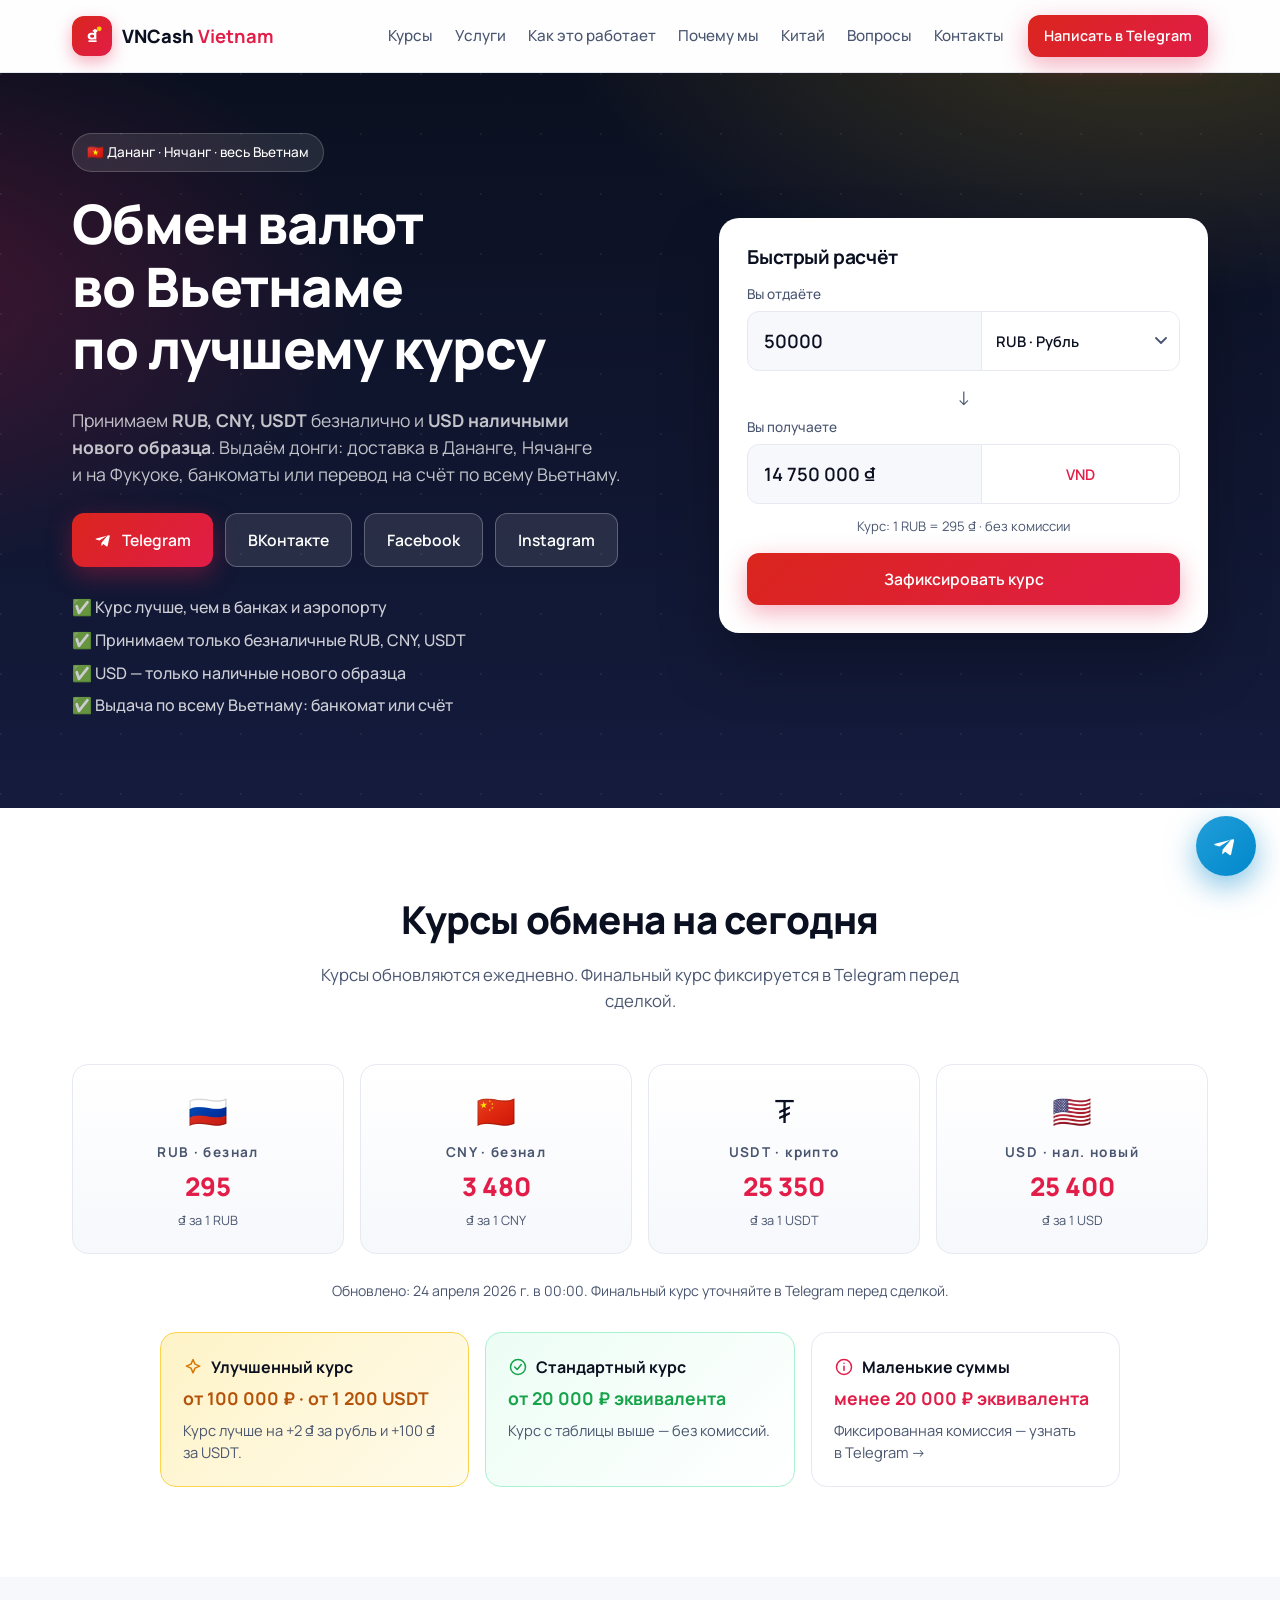
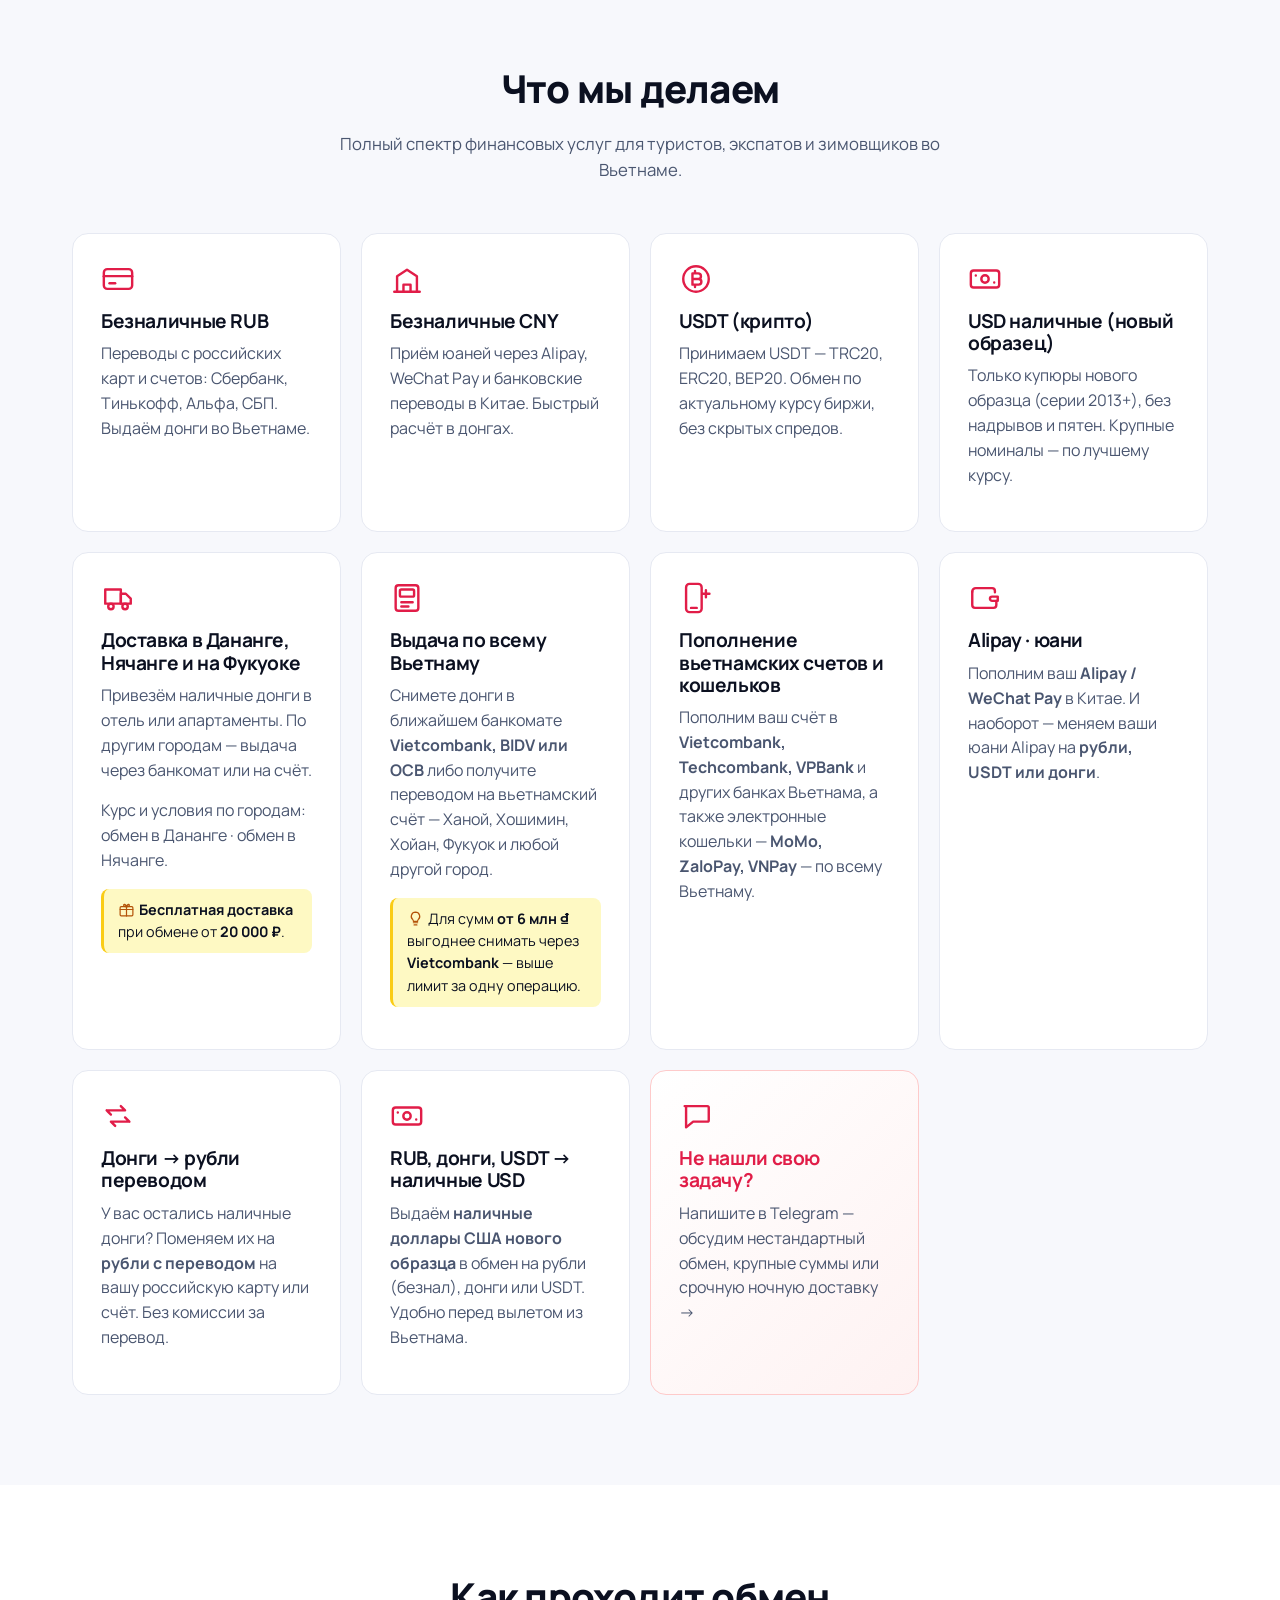
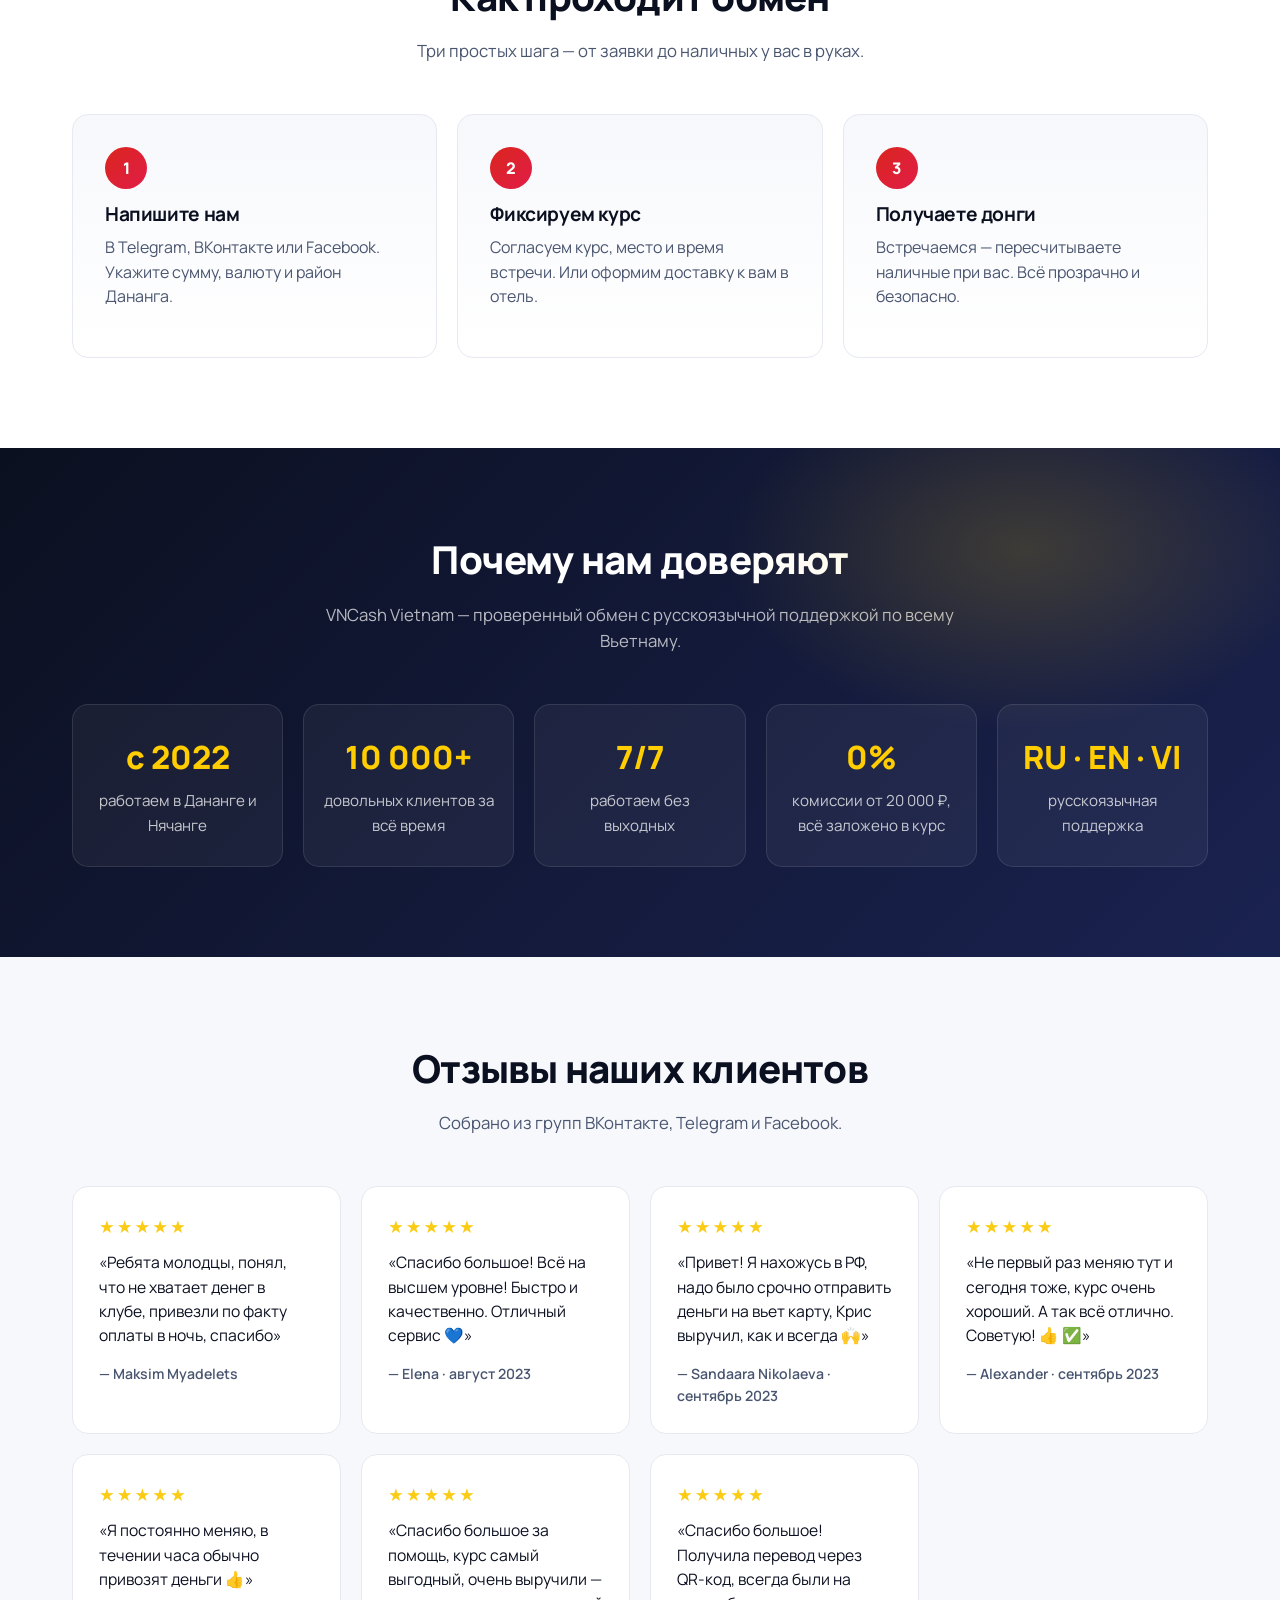
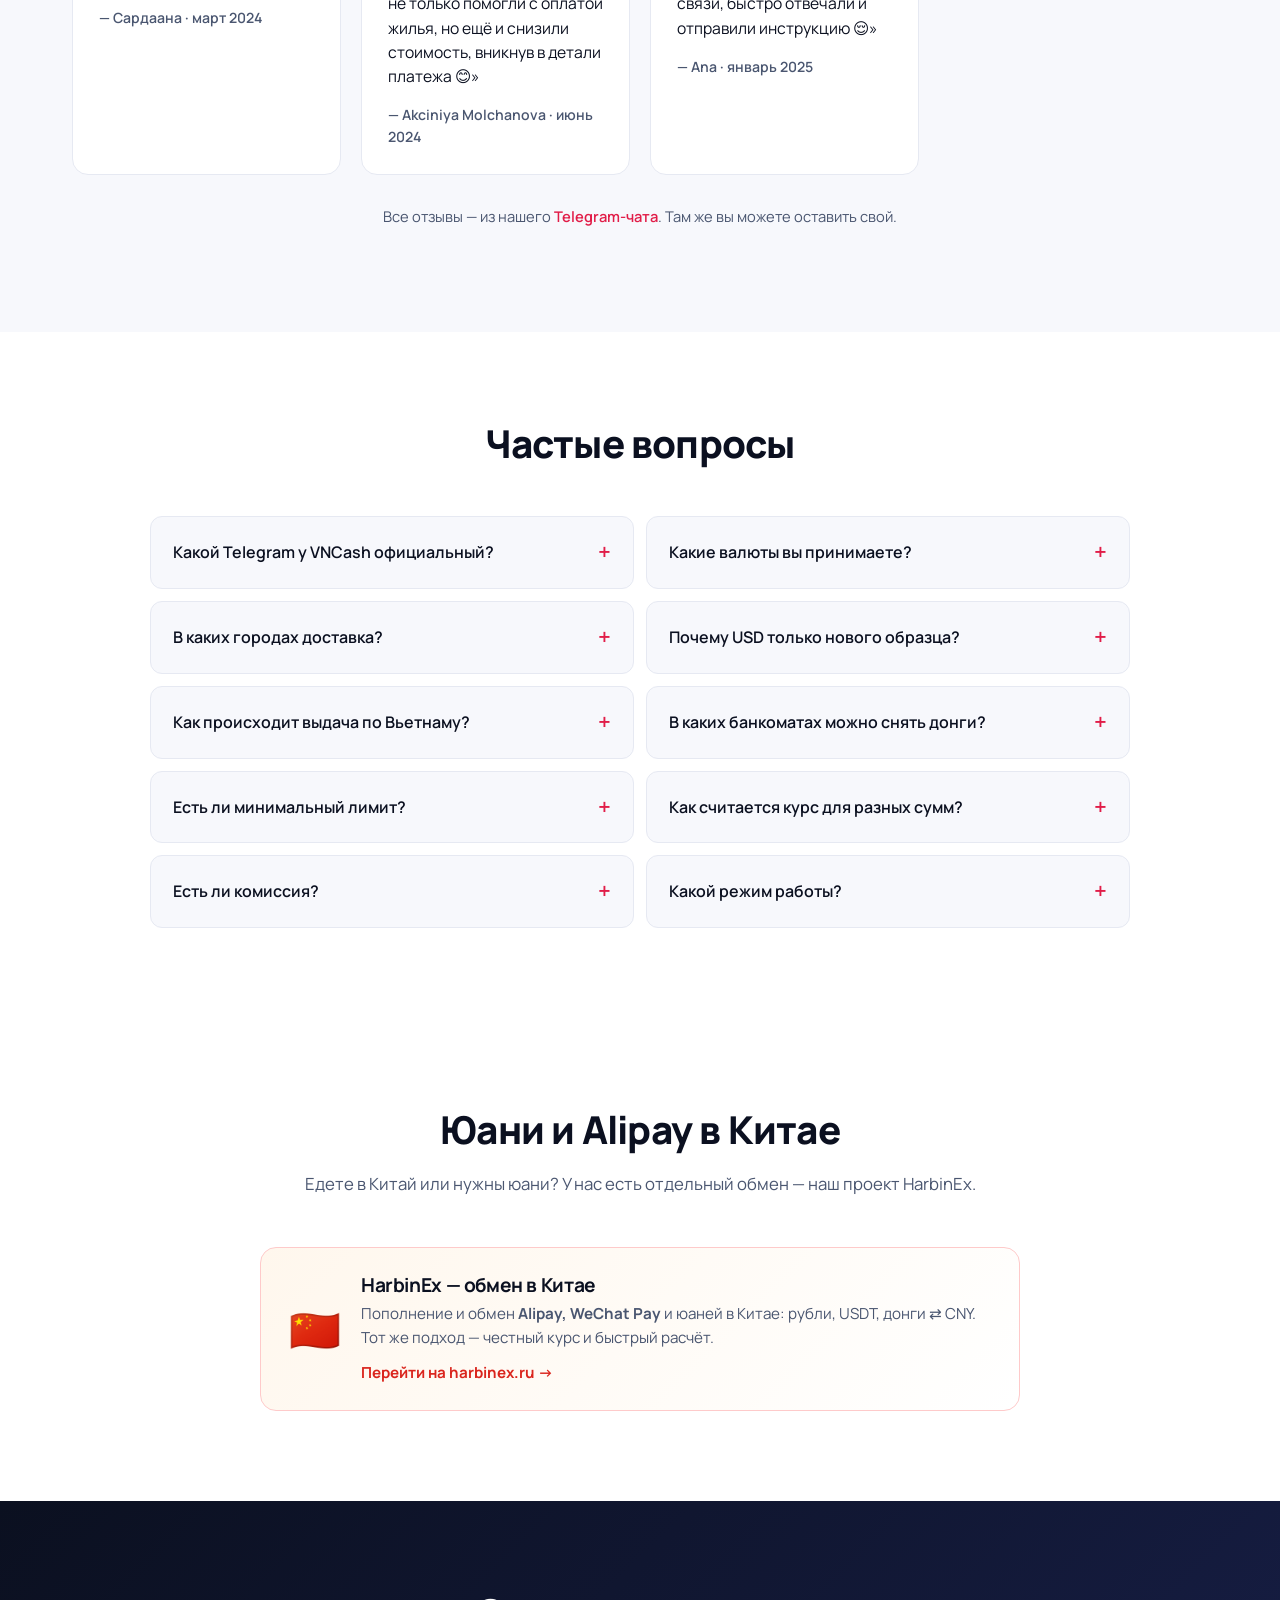
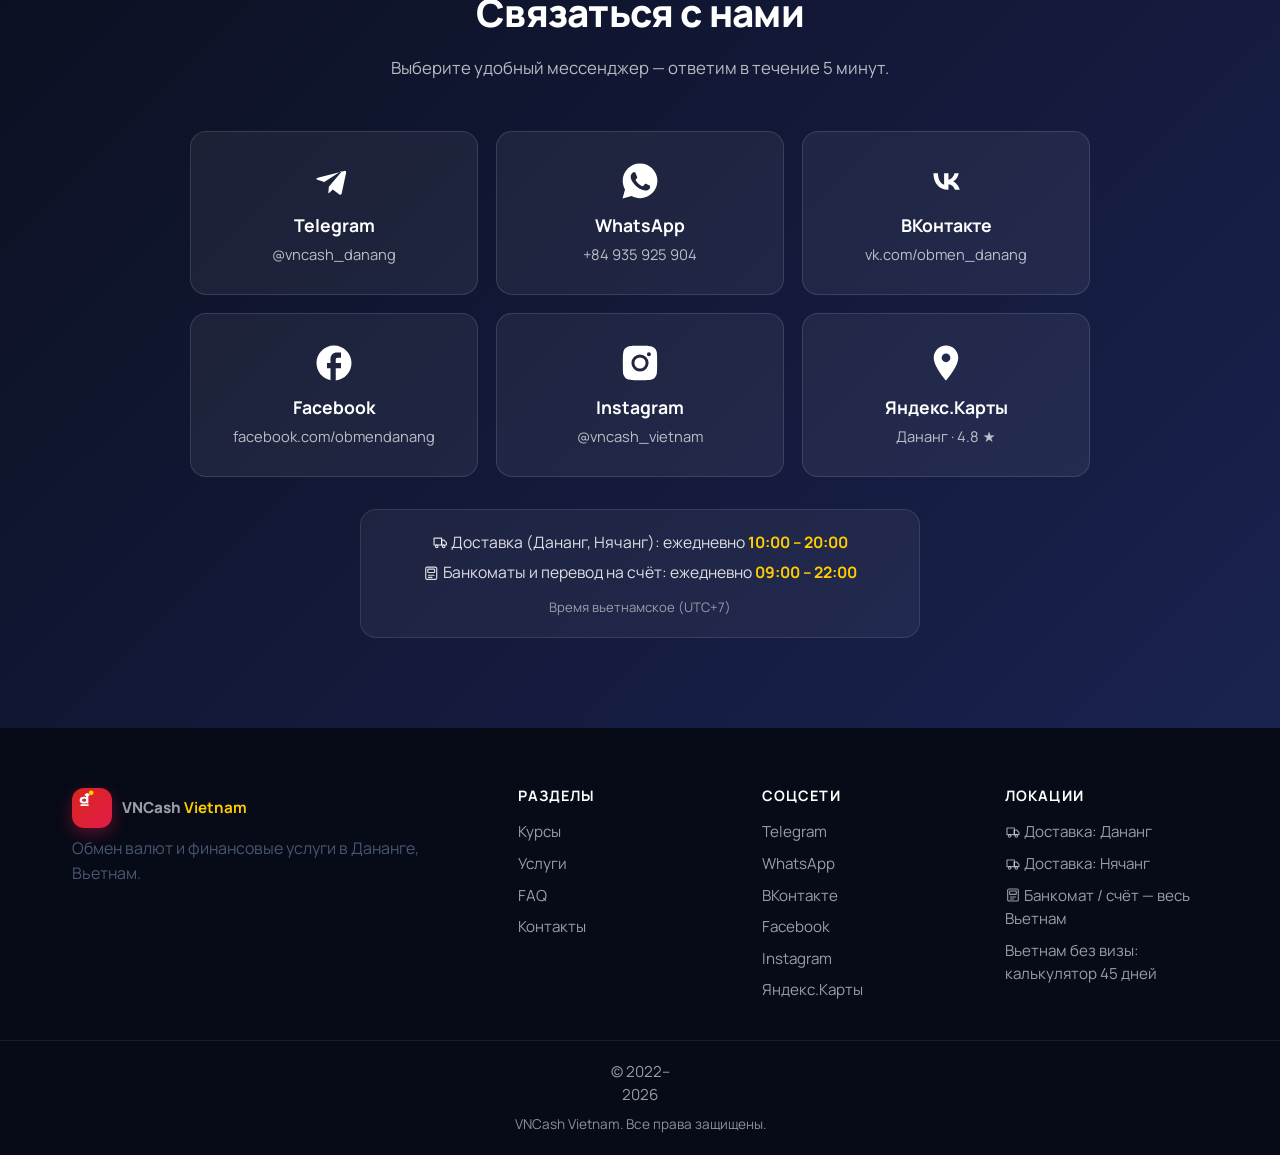
==== commit 8963842a: "FAQ: единственный официальный Telegram — @vncash_danang, чужие чаты @vncash* не наши Co-Authored-By:" ====
--- a/index.html
+++ b/index.html
@@ -22,7 +22,7 @@
 <noscript><div><img src="https://mc.yandex.ru/watch/110939868" style="position:absolute; left:-9999px;" alt="" /></div></noscript>
 <!-- /Yandex.Metrika counter -->
 
-<title>Обмен валют во Вьетнаме — Дананг, Нячанг | VNCash</title>
+<title>Обмен валют во Вьетнаме — Дананг, Нячанг, Фукуок | VNCash</title>
 <meta name="description" content="Обмен RUB, USDT, CNY и USD на донги во Вьетнаме. Доставка в Дананге, Нячанге и на Фукуоке, выдача через банкоматы Vietcombank/BIDV/OCB по всему Вьетнаму." />
 <meta name="robots" content="index, follow" />
 <meta name="yandex-verification" content="456166cab07e8e5e" />
@@ -55,6 +55,7 @@
       "@type": "Organization",
       "@id": "https://vncash.ru/#org",
       "name": "VNCash Vietnam",
+      "alternateName": ["VNCash", "ВНКэш", "Обмен валют VNCash"],
       "url": "https://vncash.ru/",
       "logo": "https://vncash.ru/favicon.svg",
       "sameAs": [
@@ -78,6 +79,7 @@
       "@type": "FAQPage",
       "@id": "https://vncash.ru/#faq",
       "mainEntity": [
+        {"@type":"Question","name":"Какой Telegram у VNCash официальный?","acceptedAnswer":{"@type":"Answer","text":"Официальный Telegram-канал VNCash Vietnam один — @vncash_danang (t.me/vncash_danang): там ежедневный курс, отзывы и заявки. Менеджер для сделок — @krisanqi. Чаты объявлений @vncash, @vncash_hc, @vncash_hn и @vncash_pq принадлежат другим людям и к сервису VNCash Vietnam (vncash.ru) отношения не имеют."}},
         {"@type":"Question","name":"Какие валюты вы принимаете?","acceptedAnswer":{"@type":"Answer","text":"Безналично: RUB, CNY, USDT. Наличными — только USD нового образца (серии 2013 и новее, без повреждений). Другие наличные валюты мы не принимаем."}},
         {"@type":"Question","name":"В каких городах доставка?","acceptedAnswer":{"@type":"Answer","text":"Личная доставка донгов — Дананг, Нячанг и Фукуок. В остальных городах Вьетнама (Ханой, Хошимин, Хойан, Далат и др.) — выдача через банкомат или переводом на ваш вьетнамский счёт."}},
         {"@type":"Question","name":"Почему USD только нового образца?","acceptedAnswer":{"@type":"Answer","text":"Вьетнамские банки и обменники не принимают старые, надорванные или помеченные купюры. Мы работаем только с чистыми банкнотами серий 2013+ (крупные лицевые портреты), чтобы гарантировать курс."}},
@@ -92,6 +94,7 @@
   "@type": "FinancialService",
   "@id": "https://vncash.ru/#business",
   "name": "VNCash Vietnam",
+  "alternateName": ["VNCash", "ВНКэш", "Обмен валют VNCash"],
   "description": "Обмен валют во Вьетнаме: RUB, CNY, USDT безналично и USD наличные нового образца на донги. Доставка в Дананге, Нячанге и на Фукуоке, выдача через банкоматы и на счёт по всему Вьетнаму.",
   "url": "https://vncash.ru/",
   "logo": "https://vncash.ru/favicon.svg",
@@ -103,6 +106,7 @@
   "areaServed": [
     {"@type":"City","name":"Да Нанг"},
     {"@type":"City","name":"Нячанг"},
+    {"@type":"City","name":"Фукуок"},
     {"@type":"Country","name":"Вьетнам"}
   ],
   "address": {
@@ -424,6 +428,7 @@
       <h2>Частые вопросы</h2>
     </div>
     <div class="faq__list">
+      <details><summary>Какой Telegram у VNCash официальный?</summary><p>Наш официальный Telegram-канал один — <a href="https://t.me/vncash_danang" target="_blank" rel="noopener"><b>@vncash_danang</b></a>: там ежедневный курс, отзывы и заявки. Менеджер для сделок — <a href="https://t.me/krisanqi" target="_blank" rel="noopener"><b>@krisanqi</b></a>. Чаты объявлений <b>@vncash</b>, <b>@vncash_hc</b>, <b>@vncash_hn</b> и <b>@vncash_pq</b> принадлежат другим людям и к VNCash Vietnam отношения не имеют — перед переводом сверяйте адрес.</p></details>
       <details><summary>Какие валюты вы принимаете?</summary><p>Безналично: <b>RUB, CNY, USDT</b>. Наличными — только <b>USD нового образца</b> (серии 2013 и новее, без повреждений). Другие наличные валюты мы не принимаем.</p></details>
       <details><summary>В каких городах доставка?</summary><p>Личная доставка донгов — <b><a href="/danang/">Дананг</a>, <a href="/nhatrang/">Нячанг</a> и Фукуок</b>. В остальных городах Вьетнама (Ханой, Хошимин, Хойан, Далат и др.) — выдача через <b>банкомат</b> или <b>переводом на ваш вьетнамский счёт</b>.</p></details>
       <details><summary>Почему USD только нового образца?</summary><p>Вьетнамские банки и обменники не принимают старые, надорванные или помеченные купюры. Мы работаем только с чистыми банкнотами серий 2013+ (крупные лицевые портреты), чтобы гарантировать курс.</p></details>
